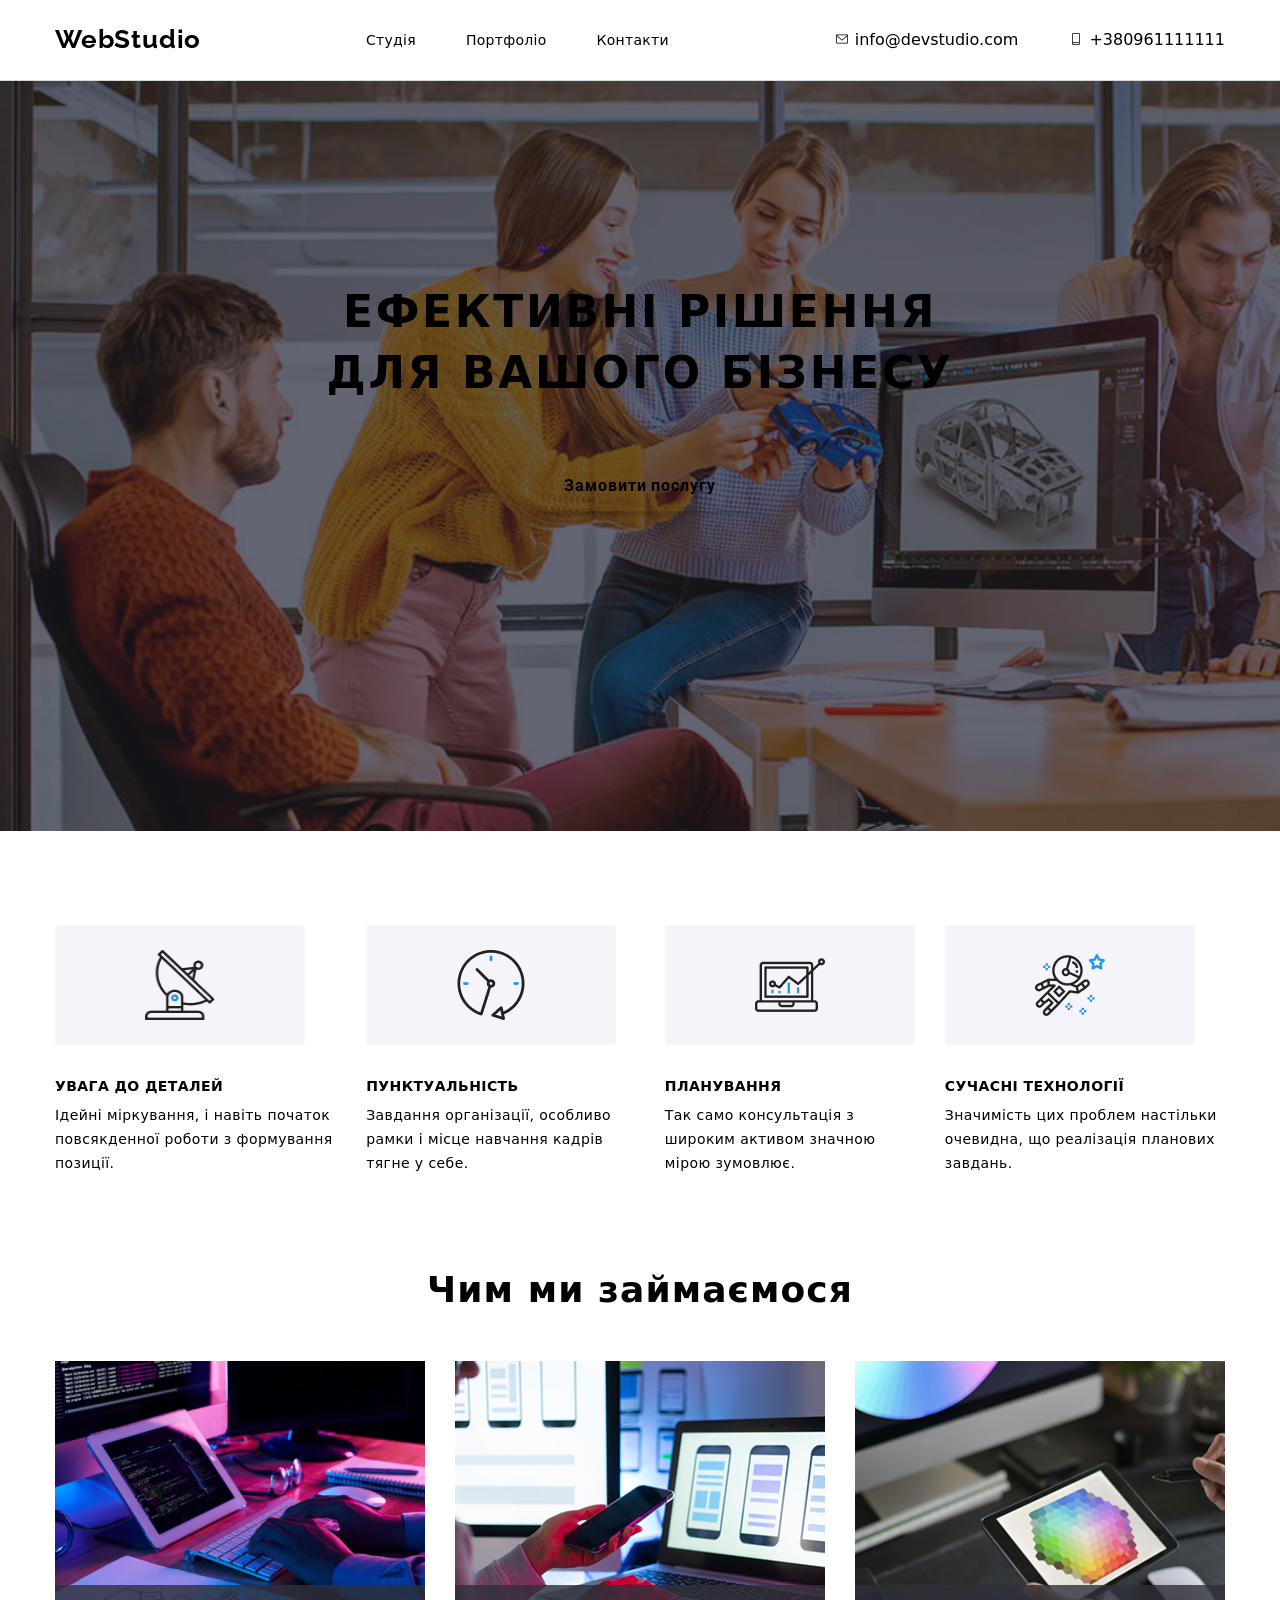
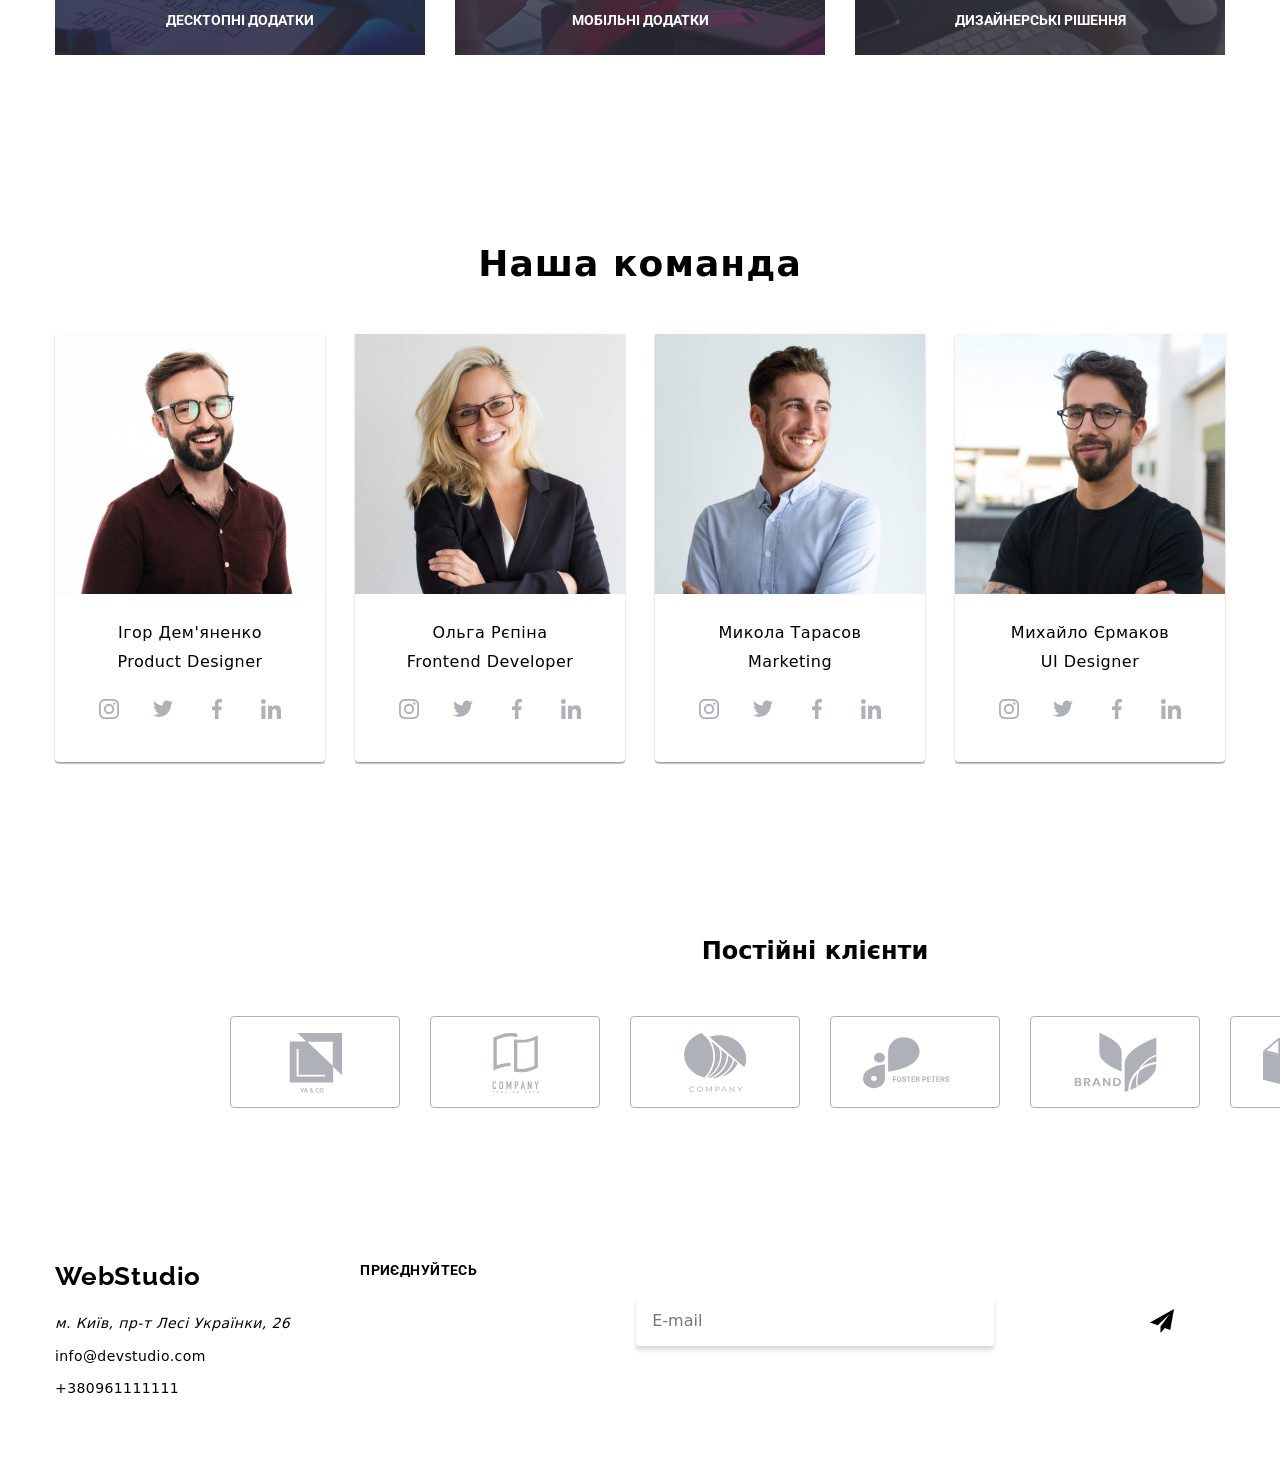
==== index.html @ 93c4e9cb "scss" ====
<!DOCTYPE html>
<html lang="en">
  <head>
    <meta charset="UTF-8" />
    <meta name="viewport" content="width=device-width, initial-scale=1.0" />
    <title>Document</title>
     <link
    rel="stylesheet"
    href="https://cdnjs.cloudflare.com/ajax/libs/animate.css/4.1.1/animate.min.css"
  />
    <link rel="preconnect" href="https://fonts.googleapis.com" />
    <link rel="preconnect" href="https://fonts.gstatic.com" crossorigin />
    <link
      href="https://fonts.googleapis.com/css2?family=Raleway:ital,wght@0,100..900;1,100..900&family=Roboto:ital,wght@0,100..900;1,100..900&display=swap"
      rel="stylesheet"
    />
    <link
      rel="stylesheet"
      href="https://cdnjs.cloudflare.com/ajax/libs/modern-normalize/3.0.1/modern-normalize.min.css"
      integrity="sha512-q6WgHqiHlKyOqslT/lgBgodhd03Wp4BEqKeW6nNtlOY4quzyG3VoQKFrieaCeSnuVseNKRGpGeDU3qPmabCANg=="
      crossorigin="anonymous"
      referrerpolicy="no-referrer"
    />
    <link rel="stylesheet" href="./css/reset.css">
    <link rel="stylesheet" href="./css/main.min.css" />
  </head>
  <body>
    <header class="header">
      <div class="container">
      <a class="header-logo animate__animated animate__fadeInUp" href="./"><span class="logo-blue">Web</span>Studio</a>
      <nav class="header-nav">
        <ul class="header-list">
          <li class="header-item">
            <a href="./" class="header-link header-link-active">Студія</a>
          </li>
          <li class="header-item">
            <a href="./portfolio.html" class="header-link">Портфоліо</a>
          </li>
          <li class="header-item">
            <a href="./" class="header-link">Контакти</a>
          </li>
        </ul>
      </nav>
      <address class="header-address">
        <ul class="header-list">

          <li class="header-item">
             <a href="./" class="header-contact">
            <svg class="header-icons">
              <use class="header-icon" href="./img/symbol-defs.svg#icon-email"></use>
            </svg>
            info@devstudio.com
             </a>

          </li>
          <li class="header-item">
            <a href="./" class="header-contact">
             <svg class="header-icons">
              <use class="header-icon" href="./img/symbol-defs.svg#icon-number"></use>
            </svg>
            +380961111111
          </a>
          </li>
        
        </ul>
      </address>
    </div>
    </header>

    <main>
      <section class="hero">
        <div class="container">
        <h1 class="hero-title">Ефективні рішення для вашого бізнесу</h1>
        <div class="hero-btn ">
          <button  class="btn animate__animated animate__pulse animate__infinite" data-modal-open type="button">Замовити послугу</button>
          <div class="backdrop is-hidden" data-modal>
            <div class="modal">
            <button class="modal-close" data-modal-close >X</button>
            <p class="modal-text">Залиште свої дані, ми вам передзвонимо</p>
            <form action="form">
              <label for="form-label">
                <p class="form-input-text">Имя</p>
                <div class="input-wrap">
                <input class="form-input" type="text" placeholder="">
                <svg class="form-svg" width="18" height="18">
                <use href="./img/symbol-defsmodal.svg#icon-name"></use>
              </svg>
            </div>
              </label>

              <label for="form-label">
                <p class="form-input-text">Телефон</p>
               <div class="input-wrap">
                <input class="form-input" type="tel" placeholder="">
                <svg class="form-svg" width="18" height="18">
                <use href="./img/symbol-defsmodal.svg#icon-number"></use>
              </svg>
              </div>
              </label>
            

               <label for="form-label">
                <div class="input-wrap">
                <p class="form-input-text">Пошта</p>
                <input class="form-input" type="email" placeholder="">
                <svg class="form-svg" width="18" height="18">
                <use href="./img/symbol-defsmodal.svg#icon-email2"></use>
              </svg>
            </div>
              </label>
            

               <label for="form-label">
                <p class="form-input-text">Коментар</p>
                <input class="form-textarea" placeholder="Введіть текст">
               </label>
                

               <label class="form-checkbox">
                <input type="checkbox"> Погоджуюся з розсилкою та приймаю <a href="#">Умови договору</a>
               </label>

               <button type="submit" class="btn">
               Відправити
               </button>
            </form>
          </div>
          </div>
        </div>
      </div>
      </section>

      <section class="details">
        <div  class="container">
        <ul class="details-list">
          <li class="details-item">
            <h3 class="details-subtitle">УВАГА ДО ДЕТАЛЕЙ</h3>
            <p class="details-text">
              Ідейні міркування, і навіть початок повсякденної роботи з
              формування позиції.
            </p>
          </li>
          <li class="details-item">
            <h3 class="details-subtitle">ПУНКТУАЛЬНІСТЬ</h3>
            <p class="details-text">
              Завдання організації, особливо рамки і місце навчання кадрів тягне
              у себе.
            </p>
          </li>
          <li class="details-item">
            <h3 class="details-subtitle">ПЛАНУВАННЯ</h3>
            <p class="details-text">
              Так само консультація з широким активом значною мірою зумовлює.
            </p>
          </li>
          <li class="details-item">
            <h3 class="details-subtitle">СУЧАСНІ ТЕХНОЛОГІЇ</h3>
            <p class="details-text">
              Значимість цих проблем настільки очевидна, що реалізація планових
              завдань.
            </p>
          </li>
        </ul>
      </div>
      </section>

      <section class="srv">
        <div class="container">
        <h2 class="srv-subtitle">Чим ми займаємося</h2>
        <ul class="srv-list">
          <li class="srv-item">
            <img class="srv-img" src="./img/computer.jpg" alt="computer" />
            <p class="srv-text">Десктопні додатки</p>
          </li>
          <li class="srv-item">
            <img class="srv-img" src="./img/mobile.jpg" alt="mobile" />
            <p class="srv-text">Мобільні додатки</p>
          </li>
          <li class="srv-item">
            <img class="srv-img" src="./img/planshet.jpg" alt="planshet" />
            <p class="srv-text">Дизайнерські рішення</p>
          </li>
        </ul>
      </section>
      <section class="team">
        <div class="container">
        <h2 class="team-title">Наша команда</h2>
        <ul class="team-list">
          <li class="team-item">
            <img class="team-img" src="./img/Igor.jpg" alt="men" />
            <h3 class="team-name">Ігор Дем'яненко</h3>
            <p class="team-role">Product Designer</p>
            <div class="team-icons">
              <div class="team-social">
             <svg class="team-icons-svg">
              <use class="icon" href="./img/symbol-defs.svg#icon-instagram"></use>
            </svg>
          </div>
            <div class="team-social">
            <svg class="team-icons-svg">
              <use class="icon" href="./img/symbol-defs.svg#icon-twitter"></use>
            </svg>
          </div>
            <div class="team-social">
            <svg class="team-icons-svg">
              <use class="icon" href="./img/symbol-defs.svg#icon-facebook"></use>
            </svg>
          </div>
            <div class="team-social">
            <svg class="team-icons-svg">
              <use class="icon" href="./img/symbol-defs.svg#icon-in"></use>
            </svg>
          </div>
          </div>



          </li>
          <li class="team-item">
            <img class="team-img" src="./img/Olga.jpg" alt="woman" />
            <h3 class="team-name">Ольга Рєпіна</h3>
            <p class="team-role">Frontend Developer</p>
            <div class="team-icons">
              <div class="team-social">
             <svg class="team-icons-svg">
              <use class="icon" href="./img/symbol-defs.svg#icon-instagram"></use>
            </svg>
          </div>
            <div class="team-social">
            <svg class="team-icons-svg">
              <use class="icon" href="./img/symbol-defs.svg#icon-twitter"></use>
            </svg>
          </div>
            <div class="team-social">
            <svg class="team-icons-svg">
              <use class="icon" href="./img/symbol-defs.svg#icon-facebook"></use>
            </svg>
          </div>
            <div class="team-social">
            <svg class="team-icons-svg">
              <use class="icon" href="./img/symbol-defs.svg#icon-in"></use>
            </svg>
          </div>
          </div>
          <li class="team-item">
            <img class="team-img" src="./img/Mykola.jpg" alt="men" />
            <h3 class="team-name">Микола Тарасов</h3>
            <p class="team-role">Marketing</p>
            <div class="team-icons">
              <div class="team-social">
             <svg class="team-icons-svg">
              <use class="icon" href="./img/symbol-defs.svg#icon-instagram"></use>
            </svg>
          </div>
            <div class="team-social">
            <svg class="team-icons-svg">
              <use class="icon" href="./img/symbol-defs.svg#icon-twitter"></use>
            </svg>
          </div>
            <div class="team-social">
            <svg class="team-icons-svg">
              <use class="icon" href="./img/symbol-defs.svg#icon-facebook"></use>
            </svg>
          </div>
            <div class="team-social">
            <svg class="team-icons-svg">
              <use class="icon" href="./img/symbol-defs.svg#icon-in"></use>
            </svg>
          </div>
          </div>
          </li>
          <li class="team-item">
            <img class="team-img" src="./img/Myxaulo.jpg" alt="men" />
            <h3 class="team-name">Михайло Єрмаков</h3>
            <p class="team-role">UI Designer</p>
            <div class="team-icons">
              <div class="team-social">
             <svg class="team-icons-svg">
              <use class="icon" href="./img/symbol-defs.svg#icon-instagram"></use>
            </svg>
          </div>
            <div class="team-social">
            <svg class="team-icons-svg">
              <use class="icon" href="./img/symbol-defs.svg#icon-twitter"></use>
            </svg>
          </div>
            <div class="team-social">
            <svg class="team-icons-svg">
              <use class="icon" href="./img/symbol-defs.svg#icon-facebook"></use>
            </svg>
          </div>
            <div class="team-social">
            <svg class="team-icons-svg">
              <use class="icon" href="./img/symbol-defs.svg#icon-in"></use>
            </svg>
          </div>
          </div>
          </li>
        </ul>
      </div>
    </div>
      </section>
<section class="clients">
  <div class="container">
    <h2 class="clients-title">Постійні клієнти</h2>
    <ul class="clients-list">
      <li class="clients-item">
        <svg class="clients-icon">
          <use class="clients-icon animate__animated animate__heartBeat" href="./img/symbol-defs-clients.svg#icon-yaco"></use>
        </svg>
      </li>
      <li class="clients-item">
        <svg class="clients-icon">
          <use class="clients-icon animate__animated animate__heartBeat" href="./img/symbol-defs-clients.svg#icon-companytagline2"></use>
        </svg>
      </li>
      <li class="clients-item">
        <svg class="clients-icon">
          <use class="clients-icon animate__animated animate__heartBeat" href="./img/symbol-defs-clients.svg#icon-company"></use>
        </svg>
      </li>
      <li class="clients-item">
        <svg class="clients-icon">
          <use class="clients-icon animate__animated animate__heartBeat" href="./img/symbol-defs-clients.svg#icon-foster"></use>
        </svg>
      </li>
      <li class="clients-item">
        <svg class="clients-icon">
          <use class="clients-icon animate__animated animate__heartBeat" href="./img/symbol-defs-clients.svg#icon-brand"></use>
        </svg>
      </li>
      <li class="clients-item">
        <svg class="clients-icon">
          <use class="clients-icon animate__animated animate__heartBeat" href="./img/symbol-defs-clients.svg#icon-companytagline"></use>
        </svg>
      </li>
    </ul>
  </div>
</section>
    </main>

    <footer class="footer">
      <div class="container">
        <div class="footer-contacts">
        <div class="footer-logo-wrap">
      <a class="footer-logo" href="./">Web<span class="logo-white">Studio</span></a>
    </div>
      <ul class="footer-list">
        <li class="footer-item">
          <address class="footer-address">
            м. Київ, пр-т Лесі Українки, 26
          </address>
        </li>
        <li class="footer-item">
          <a class="footer-link" href="mailto:info@devstudio.com"
            >info@devstudio.com</a
          >
        </li>
        <li class="footer-item">
          <a class="footer-link" href="tel:+380961111111">+380961111111</a>
        </li>
      </ul>
       </div>
       <div>
        <p class="footer-title">ПРИЄДНУЙТЕСЬ</p>
        <div class="footer-icons">
          <div class="footer-social">
        <svg class="footer-icons-svg">
              <use class="footer-icon" href="./img/symbol-defs.svg#icon-instagram"></use>
            </svg>
          </div>
          <div class="footer-social" >
            <svg class="footer-icons-svg">
              <use class="footer-icon" href="./img/symbol-defs.svg#icon-twitter"></use>
            </svg>
          </div>
          <div class="footer-social">
            <svg class="footer-icons-svg">
              <use class="footer-icon" href="./img/symbol-defs.svg#icon-facebook"></use>
            </svg>
          </div>
          <div class="footer-social">
            <svg class="footer-icons-svg">
              <use class="footer-icon" href="./img/symbol-defs.svg#icon-in"></use>
            </svg>
          </div>
          </div>
        </div>
          <div class="footer-form">
            <p class="footer-form-title">Підпишіться на розсилку</p>
           <div class="join-footer">
              <input type="email" class="join-email" placeholder="E-mail">
              <button class="join-button">Підписатися<svg class="footer-form-svg"><use href="./img/symbol-defsmodal.svg#icon-telegramicon"></use></svg></button> 
          </div>
        
    </div>
    </footer>
     <script src="./js/modal.js"></script>
  </body>
</html>
---- css/main.min.css ----
.container{width:1200px;padding:0 15px;margin:0 auto}.header .container{display:flex;align-items:center;justify-content:space-between}.header{border-bottom:1px solid #d9d9d9}.header-icons{width:16px;height:12px}.header-list{display:flex;gap:50px}.hero-btn{display:flex;flex-direction:column;align-items:center;justify-content:center;border-radius:4px}.header-link:hover{color:var(--text-hover-logo)}.header-contact{transition:color 250ms cubic-bezier(0.4, 0, 0.2, 1);color:var(--text-p);text-decoration:none}.header-icon{fill:var(--text-p);transition:fill 250ms cubic-bezier(0.4, 0, 0.2, 1)}.header-contact:hover{color:var(--text-hover-logo)}.header-contact:hover .header-icon{fill:var(--text-hover-logo)}.header-address{font-style:normal}.header-logo{font-family:"Raleway",sans-serif;text-decoration:none;font-weight:700;font-size:26px;letter-spacing:.8px;color:var(--text-main);padding-top:25px;padding-bottom:25px}.header-link{position:relative;text-decoration:none;font-size:14px;font-weight:500;letter-spacing:.28px;color:var(--text-main);transition:color 250ms cubic-bezier(0.4, 0, 0.2, 1)}.header-link-active{position:relative}.header-link::after{content:"";width:100%;height:4px;bottom:-32px;border-radius:2px;background-color:var(--btn-bg);left:0;position:absolute;transform:scaleX(0);transform-origin:left;transition:transform 250ms cubic-bezier(0.4, 0, 0.2, 1)}.header-link:hover::after{transform:scaleX(1)}.logo-blue{color:var(--text-hover-logo)}.logo-white{color:var(--text-footer)}.logo{animation:fadeInUp 1s ease}.hero{background-color:var(--bg-hero);padding-top:200px;padding-bottom:280px;background-image:linear-gradient(rgba(47, 48, 58, 0.4), rgba(47, 48, 58, 0.4)),url("../img/work.jpg");background-repeat:no-repeat;background-size:cover}.hero-title{width:696px;height:120px;line-height:1.4;font-weight:900;font-size:44px;letter-spacing:2.64px;text-align:center;text-transform:uppercase;color:var(--bg-header--text);margin-bottom:30px}.hero-btn{display:flex;flex-direction:column;align-items:center;justify-content:center;border-radius:4px}.backdrop{position:fixed;top:0;left:0;width:100%;height:100%;opacity:1;transition:opacity 250ms cubic-bezier(0.4, 0, 0.2, 1),visibility 250ms cubic-bezier(0.4, 0, 0.2, 1)}.backdrop.is-hidden{opacity:0;visibility:hidden;pointer-events:none}.backdrop.is-hidden .modal{transform:translate(-50%, -50%) scale(0.5);opacity:0}.no-scroll{overflow:hidden}.modal{position:relative;top:50%;left:50%;max-width:528px;max-height:581px;padding:40px 40px;background-color:var(--bg-header--text);transform:translate(-50%, -50%);border-radius:4px;box-shadow:0 2px 1px 0 rgba(0,0,0,.2),0 1px 1px 0 rgba(0,0,0,.14),0 1px 3px 0 rgba(0,0,0,.12);transform:translate(-50%, -50%) scale(1);transition:transform 250ms cubic-bezier(0.4, 0, 0.2, 1),opacity 250ms cubic-bezier(0.4, 0, 0.2, 1);opacity:1}.modal-close{position:absolute;top:15px;right:15px;border:1px solid rgba(0,0,0,.1)}.modal-close:hover{color:var(--btn-bg)}.modal-text{color:#212121;text-align:center;font-family:Roboto;font-size:20px;font-style:normal;font-weight:700;line-height:normal;letter-spacing:.6px;padding-bottom:12px}.details{padding-top:94px}.details-list{display:flex;justify-content:space-between;gap:30px}.details-subtitle{margin-bottom:10px}.details-subtitle{font-weight:700;font-size:14px;letter-spacing:.42px;text-transform:uppercase;color:var(--text-main)}.details-subtitle::before{content:"";display:inline-block;background-color:#f5f4fa;width:250px;height:120px;background-image:url("../img/Group.png");background-repeat:no-repeat;background-position:center;background-size:70px 70px;margin-bottom:30px;border-radius:4px}.details-item:nth-child(2) .details-subtitle::before{background-image:url("../img/clock.png")}.details-item:nth-child(3) .details-subtitle::before{background-image:url("../img/diagram.png")}.details-item:nth-child(4) .details-subtitle::before{background-image:url("../img/astronaut.png")}.details-text{line-height:1.7;font-weight:400;font-size:14px;letter-spacing:.42px;color:var(--text-p)}.srv{padding-top:94px;padding-bottom:94px}.srv-list{display:flex;justify-content:center;gap:30px}.srv-subtitle{margin-bottom:50px}.srv-text{display:flex;justify-content:center;align-items:center;position:absolute;bottom:0;left:0;height:70px;background:rgba(47,48,58,.8);width:100%;text-align:center;font-family:"Roboto";font-weight:700;font-size:14px;line-height:100%;letter-spacing:3%;text-align:center;text-transform:uppercase;color:#fff}.srv-item{position:relative}.srv-subtitle{font-weight:700;font-size:36px;letter-spacing:1.08px;text-align:center;color:var(--text-main)}.team{background-color:var(--team-bg);padding-top:94px;padding-bottom:94px}.team-title{margin-bottom:50px}.team-list{display:flex;justify-content:space-between;gap:30px}.team-img{width:270px;height:260px}.team-icons-svg{width:20px;height:20px}.team-icons{display:flex;justify-content:center;gap:10px;margin-top:16px;fill:#afb1b8}.team-social{width:44px;height:44px;display:flex;align-items:center;justify-content:center;border-radius:50%}.team-social:hover{background-color:#2196f3;fill:#fff}.team-social{transition:background-color 250ms cubic-bezier(0.4, 0, 0.2, 1)}.team-icon-svg{transition:fill 250ms cubic-bezier(0.4, 0, 0.2, 1)}.team-item{width:270px;height:428px;border-radius:0 0 4px 4px;background:var(--text-footer);box-shadow:0 1px 3px 0 rgba(0,0,0,.12),0 1px 1px 0 rgba(0,0,0,.14),0 2px 1px 0 rgba(0,0,0,.2)}.team-title{font-weight:700;font-size:36px;letter-spacing:1.08px;text-align:center;color:var(--text-main)}.team-name{font-weight:500;font-size:16px;letter-spacing:.48px;text-align:center;color:var(--text-main);margin-bottom:10px}.team-role{font-weight:400;font-size:16px;letter-spacing:.48px;text-align:center;color:var(--text-p)}.team-img{margin-bottom:30px}.clients-icon{width:106px;height:60px}.clients-icon:hover{animation:heartBeat 1s linear}.clients-item{border:1px solid #afb1b8;padding:16px 32px;border-radius:4px;fill:#afb1b8;width:170px;height:92px;transition:border 250ms cubic-bezier(0.4, 0, 0.2, 1),fill 250ms cubic-bezier(0.4, 0, 0.2, 1)}.clients-list{display:flex;justify-content:center;align-items:center;gap:30px}.clients-item:hover{border:1px solid #2196f3;fill:#2196f3}.clients{padding-top:82px;padding-left:215px;padding-right:215px;padding-bottom:94px}.clients-title{font-weight:700;size:36px;letter-spacing:3%;padding-bottom:50px;text-align:center}.footer{background-color:var(--bg-footer);padding-top:60px;padding-bottom:60px}.footer-item{line-height:1.7;font-weight:400;font-size:14px;letter-spacing:.42px;color:var(--text-footer);margin-bottom:9px}.footer-logo{font-family:"Raleway",sans-serif;text-decoration:none;font-weight:700;font-size:26px;letter-spacing:.8px;color:var(--text-hover-logo)}.footer-link{text-decoration:none;color:var(--text-footer)}.footer-link{color:var(--text-p)}.footer-logo-wrap{margin-bottom:20px}.footer-icons{display:flex;gap:10px;margin-top:20px}.footer-social:hover{background-color:#2196f3}.footer-icons-svg{width:20px;height:20px}.footer-social{width:44px;height:44px;background:hsla(0,0%,100%,.1);border-radius:50%;fill:#fff;display:flex;align-items:center;justify-content:center;transition:background-color 250ms cubic-bezier(0.4, 0, 0.2, 1)}.footer-title{color:var(--text-footer);font-family:Roboto;font-size:14px;font-weight:700;line-height:normal;letter-spacing:.42px}.footer-form-title{font-family:"Roboto";font-weight:700;font-size:14px;line-height:100%;letter-spacing:3%;text-transform:uppercase;color:#fff;margin-bottom:20px}.join-footer{display:flex;align-items:center;gap:12px}.join-email{background:rgba(33,150,243,0);border:solid 1px hsla(0,0%,100%,.3);border-radius:4px;padding-top:15px;padding-bottom:15px;padding-left:15px;width:358px;color:#fff;box-shadow:0 4px 4px 0 rgba(0,0,0,.15)}.join-button{display:flex;align-items:center;background-color:var(--btn-bg);font-family:"Roboto";font-weight:700;font-size:16px;line-height:30px;letter-spacing:6%;text-align:center;border-radius:4px;margin-left:12px;color:#fff;padding:10px 28px 10px 28px;border:none}.footer-form-svg{width:24px;height:24px;fill:var(--bg-header--text);margin-left:10px}.footer .container{display:flex;align-items:flex-start;gap:70px}.input-wrap{position:relative;margin-bottom:10px}.form-input-text{color:#757575;font-family:Roboto;font-size:12px;font-style:normal;font-weight:400;line-height:normal;letter-spacing:.12px;margin-bottom:4px}.form-input{padding-left:40px}.form-svg{position:absolute;left:12px;transform:translateY(50%)}.btn{display:block;margin:30px auto 40px}.form-input,.form-textarea{width:448px;height:40px;padding:11px;border-radius:4px;border:1px solid rgba(33,33,33,.2)}.form-input:focus{border:1px solid var(--btn-bg);outline:none}.form-textarea:focus{border:1px solid var(--btn-bg);outline:none}.input-wrap:focus-within .form-svg{fill:var(--btn-bg)}.form-textarea{height:120px;margin-bottom:20px;font-weight:400;font-size:12px;letter-spacing:.01em;color:rgba(117,117,117,.5)}.form-checkbox{color:var(--text-p)}.form-checkbox a{color:var(--btn-bg)}button.btn{font-family:"Roboto",sans-serif;font-weight:700;font-size:16px;letter-spacing:.96px;line-height:30px;text-align:center;background-color:var(--btn-bg);color:var(--bg-header--text);box-shadow:0 4px 4px 0 rgba(0,0,0,.15);border-radius:4px;border:none;padding:10px 32px}/*# sourceMappingURL=main.min.css.map */
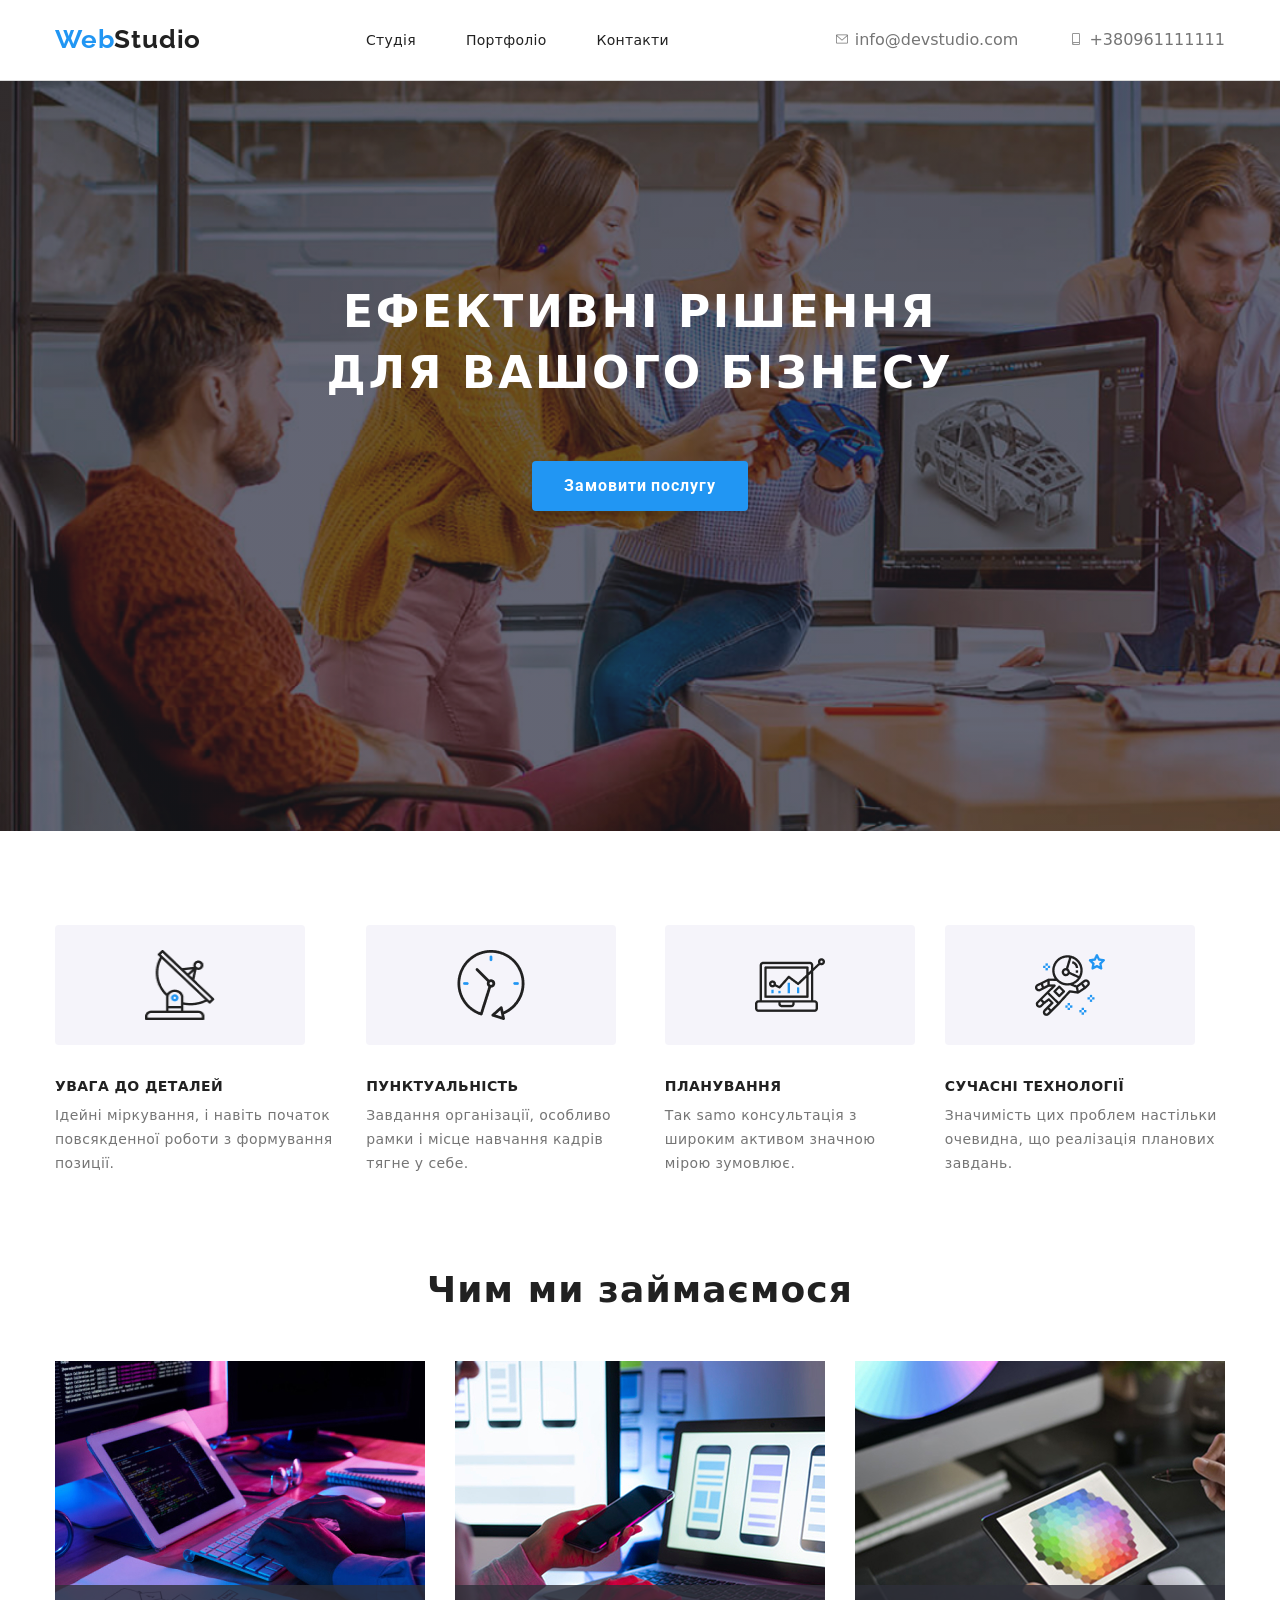
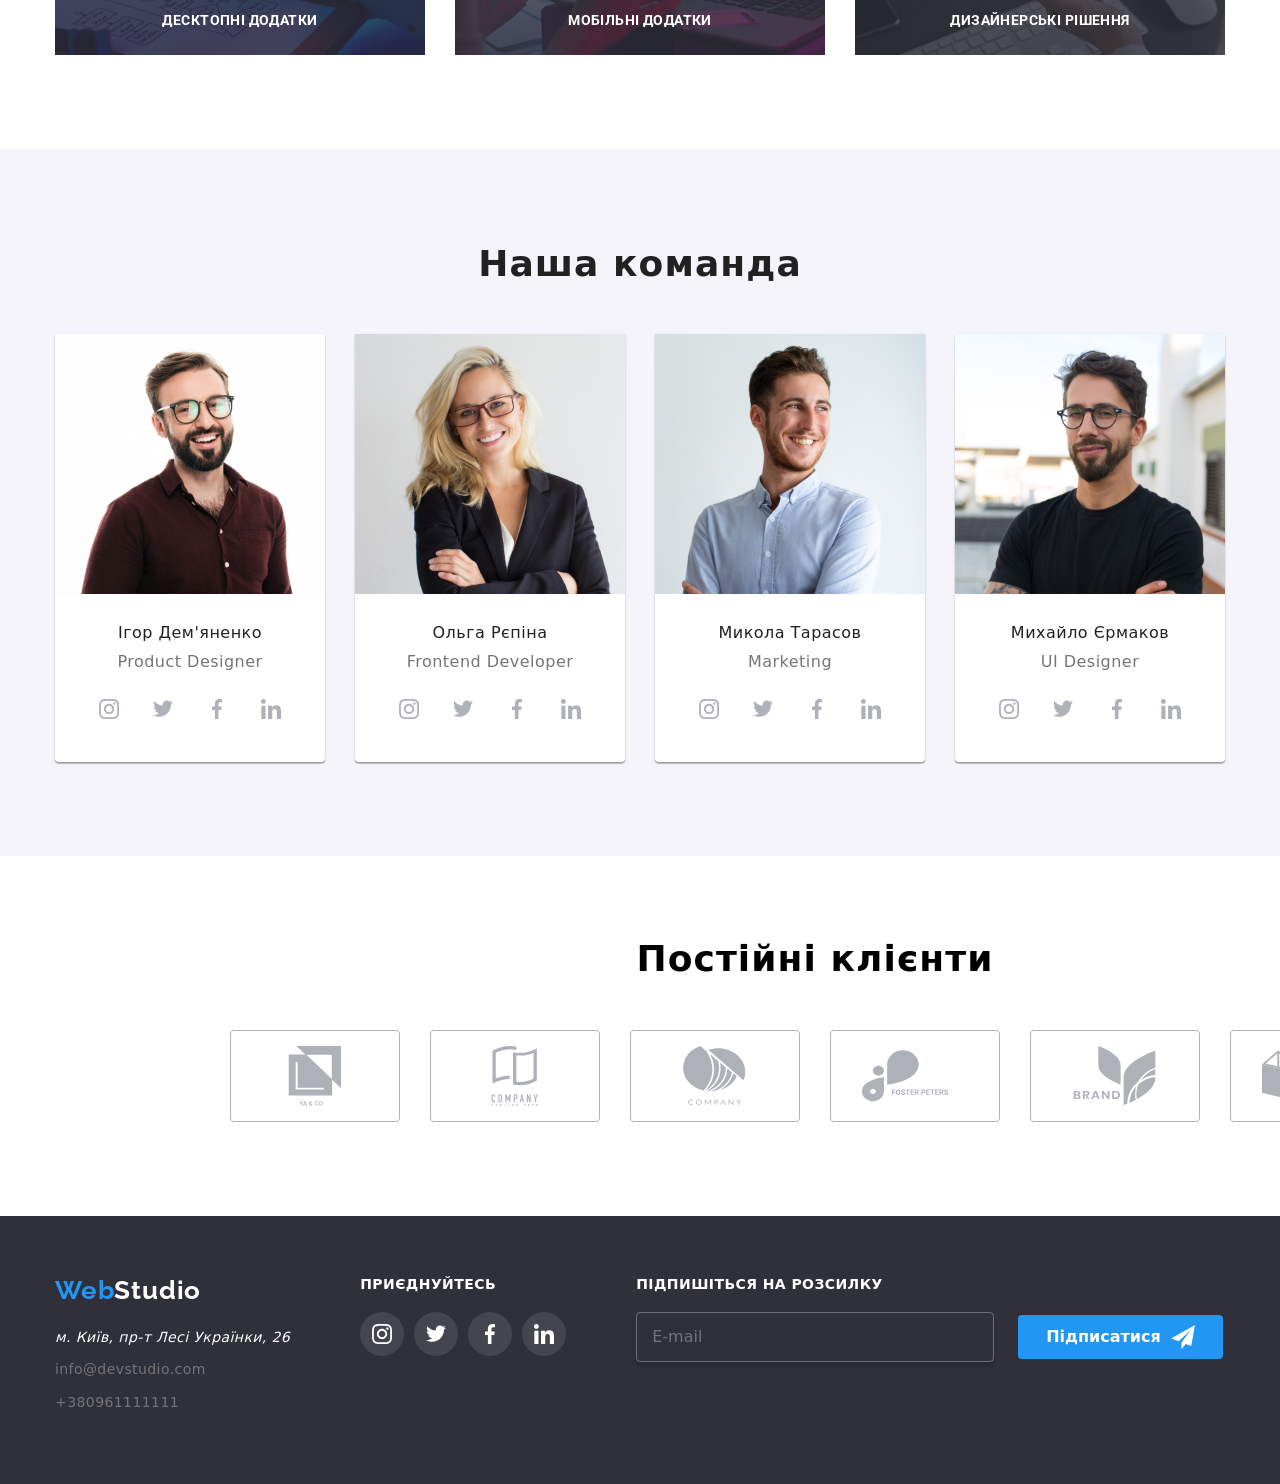
==== commit ca26fb5f: "bem class+variables+&" ====
--- a/index.html
+++ b/index.html
@@ -26,37 +26,37 @@
   </head>
   <body>
     <header class="header">
-      <div class="container">
-      <a class="header-logo animate__animated animate__fadeInUp" href="./"><span class="logo-blue">Web</span>Studio</a>
-      <nav class="header-nav">
-        <ul class="header-list">
-          <li class="header-item">
-            <a href="./" class="header-link header-link-active">Студія</a>
-          </li>
-          <li class="header-item">
-            <a href="./portfolio.html" class="header-link">Портфоліо</a>
-          </li>
-          <li class="header-item">
-            <a href="./" class="header-link">Контакти</a>
+      <div class="container header__container">
+      <a class="header__logo animate__animated animate__fadeInUp" href="./"><span class="logo-blue">Web</span>Studio</a>
+      <nav class="header__nav">
+        <ul class="header__menu">
+          <li class="header__item">
+            <a href="./" class="header__link header__link--active">Студія</a>
+          </li>
+          <li class="header__item">
+            <a href="./portfolio.html" class="header__link">Портфоліо</a>
+          </li>
+          <li class="header__item">
+            <a href="./" class="header__link">Контакти</a>
           </li>
         </ul>
       </nav>
-      <address class="header-address">
-        <ul class="header-list">
-
-          <li class="header-item">
-             <a href="./" class="header-contact">
-            <svg class="header-icons">
-              <use class="header-icon" href="./img/symbol-defs.svg#icon-email"></use>
+      <address class="header__contacts">
+        <ul class="header__contacts-list">
+
+          <li class="header__item">
+             <a href="./" class="header__contact">
+            <svg class="header__icons">
+              <use class="header__icon" href="./img/symbol-defs.svg#icon-email"></use>
             </svg>
             info@devstudio.com
              </a>
 
           </li>
-          <li class="header-item">
-            <a href="./" class="header-contact">
-             <svg class="header-icons">
-              <use class="header-icon" href="./img/symbol-defs.svg#icon-number"></use>
+          <li class="header__item">
+            <a href="./" class="header__contact">
+             <svg class="header__icons">
+              <use class="header__icon" href="./img/symbol-defs.svg#icon-number"></use>
             </svg>
             +380961111111
           </a>
@@ -70,53 +70,53 @@
     <main>
       <section class="hero">
         <div class="container">
-        <h1 class="hero-title">Ефективні рішення для вашого бізнесу</h1>
-        <div class="hero-btn ">
+        <h1 class="hero__title">Ефективні рішення для вашого бізнесу</h1>
+        <div class="hero__button">
           <button  class="btn animate__animated animate__pulse animate__infinite" data-modal-open type="button">Замовити послугу</button>
           <div class="backdrop is-hidden" data-modal>
             <div class="modal">
-            <button class="modal-close" data-modal-close >X</button>
-            <p class="modal-text">Залиште свої дані, ми вам передзвонимо</p>
-            <form action="form">
-              <label for="form-label">
-                <p class="form-input-text">Имя</p>
-                <div class="input-wrap">
-                <input class="form-input" type="text" placeholder="">
-                <svg class="form-svg" width="18" height="18">
+            <button class="modal__close" data-modal-close >X</button>
+            <p class="modal__text">Залиште свої дані, ми вам передзвонимо</p>
+            <form action="modal__form">
+              <label for="name">
+                <p class="modal__label">Имя</p>
+                <div class="modal__input-wrap">
+                <input id="name" class="modal__input" type="text" placeholder="">
+                <svg class="modal__icon" width="18" height="18">
                 <use href="./img/symbol-defsmodal.svg#icon-name"></use>
               </svg>
             </div>
               </label>
 
-              <label for="form-label">
-                <p class="form-input-text">Телефон</p>
-               <div class="input-wrap">
-                <input class="form-input" type="tel" placeholder="">
-                <svg class="form-svg" width="18" height="18">
+              <label for="phone">
+                <p class="modal__label">Телефон</p>
+               <div class="modal__input-wrap">
+                <input id="phone" class="modal__input" type="tel" placeholder="">
+                <svg class="modal__icon" width="18" height="18">
                 <use href="./img/symbol-defsmodal.svg#icon-number"></use>
               </svg>
               </div>
               </label>
             
 
-               <label for="form-label">
-                <div class="input-wrap">
-                <p class="form-input-text">Пошта</p>
-                <input class="form-input" type="email" placeholder="">
-                <svg class="form-svg" width="18" height="18">
+               <label for="email">
+                <div class="modal__input-wrap">
+                <p class="modal__label">Пошта</p>
+                <input id="email" class="modal__input" type="email" placeholder="">
+                <svg class="modal__icon" width="18" height="18">
                 <use href="./img/symbol-defsmodal.svg#icon-email2"></use>
               </svg>
             </div>
               </label>
             
 
-               <label for="form-label">
-                <p class="form-input-text">Коментар</p>
-                <input class="form-textarea" placeholder="Введіть текст">
+               <label for="comment">
+                <p class="modal__label">Коментар</p>
+                <textarea id="comment" class="modal__textarea" placeholder="Введіть текст"></textarea>
                </label>
                 
 
-               <label class="form-checkbox">
+               <label class="modal__checkbox">
                 <input type="checkbox"> Погоджуюся з розсилкою та приймаю <a href="#">Умови договору</a>
                </label>
 
@@ -132,30 +132,30 @@
 
       <section class="details">
         <div  class="container">
-        <ul class="details-list">
-          <li class="details-item">
-            <h3 class="details-subtitle">УВАГА ДО ДЕТАЛЕЙ</h3>
-            <p class="details-text">
+        <ul class="details__list">
+          <li class="details__item">
+            <h3 class="details__title">УВАГА ДО ДЕТАЛЕЙ</h3>
+            <p class="details__text">
               Ідейні міркування, і навіть початок повсякденної роботи з
               формування позиції.
             </p>
           </li>
-          <li class="details-item">
-            <h3 class="details-subtitle">ПУНКТУАЛЬНІСТЬ</h3>
-            <p class="details-text">
+          <li class="details__item">
+            <h3 class="details__title">ПУНКТУАЛЬНІСТЬ</h3>
+            <p class="details__text">
               Завдання організації, особливо рамки і місце навчання кадрів тягне
               у себе.
             </p>
           </li>
-          <li class="details-item">
-            <h3 class="details-subtitle">ПЛАНУВАННЯ</h3>
-            <p class="details-text">
-              Так само консультація з широким активом значною мірою зумовлює.
+          <li class="details__item">
+            <h3 class="details__title">ПЛАНУВАННЯ</h3>
+            <p class="details__text">
+              Так samo консультація з широким активом значною мірою зумовлює.
             </p>
           </li>
-          <li class="details-item">
-            <h3 class="details-subtitle">СУЧАСНІ ТЕХНОЛОГІЇ</h3>
-            <p class="details-text">
+          <li class="details__item">
+            <h3 class="details__title">СУЧАСНІ ТЕХНОЛОГІЇ</h3>
+            <p class="details__text">
               Значимість цих проблем настільки очевидна, що реалізація планових
               завдань.
             </p>
@@ -164,50 +164,50 @@
       </div>
       </section>
 
-      <section class="srv">
+      <section class="services">
         <div class="container">
-        <h2 class="srv-subtitle">Чим ми займаємося</h2>
-        <ul class="srv-list">
-          <li class="srv-item">
-            <img class="srv-img" src="./img/computer.jpg" alt="computer" />
-            <p class="srv-text">Десктопні додатки</p>
-          </li>
-          <li class="srv-item">
-            <img class="srv-img" src="./img/mobile.jpg" alt="mobile" />
-            <p class="srv-text">Мобільні додатки</p>
-          </li>
-          <li class="srv-item">
-            <img class="srv-img" src="./img/planshet.jpg" alt="planshet" />
-            <p class="srv-text">Дизайнерські рішення</p>
+        <h2 class="services__title">Чим ми займаємося</h2>
+        <ul class="services__list">
+          <li class="services__item">
+            <img class="services__img" src="./img/computer.jpg" alt="computer" />
+            <p class="services__text">Десктопні додатки</p>
+          </li>
+          <li class="services__item">
+            <img class="services__img" src="./img/mobile.jpg" alt="mobile" />
+            <p class="services__text">Мобільні додатки</p>
+          </li>
+          <li class="services__item">
+            <img class="services__img" src="./img/planshet.jpg" alt="planshet" />
+            <p class="services__text">Дизайнерські рішення</p>
           </li>
         </ul>
       </section>
       <section class="team">
         <div class="container">
-        <h2 class="team-title">Наша команда</h2>
-        <ul class="team-list">
-          <li class="team-item">
-            <img class="team-img" src="./img/Igor.jpg" alt="men" />
-            <h3 class="team-name">Ігор Дем'яненко</h3>
-            <p class="team-role">Product Designer</p>
-            <div class="team-icons">
-              <div class="team-social">
-             <svg class="team-icons-svg">
+        <h2 class="team__title">Наша команда</h2>
+        <ul class="team__list">
+          <li class="team__item">
+            <img class="team__img" src="./img/Igor.jpg" alt="men" />
+            <h3 class="team__name">Ігор Дем'яненко</h3>
+            <p class="team__role">Product Designer</p>
+            <div class="team__icons">
+              <div class="team__social">
+             <svg class="team__icon">
               <use class="icon" href="./img/symbol-defs.svg#icon-instagram"></use>
             </svg>
           </div>
-            <div class="team-social">
-            <svg class="team-icons-svg">
+            <div class="team__social">
+            <svg class="team__icon">
               <use class="icon" href="./img/symbol-defs.svg#icon-twitter"></use>
             </svg>
           </div>
-            <div class="team-social">
-            <svg class="team-icons-svg">
+            <div class="team__social">
+            <svg class="team__icon">
               <use class="icon" href="./img/symbol-defs.svg#icon-facebook"></use>
             </svg>
           </div>
-            <div class="team-social">
-            <svg class="team-icons-svg">
+            <div class="team__social">
+            <svg class="team__icon">
               <use class="icon" href="./img/symbol-defs.svg#icon-in"></use>
             </svg>
           </div>
@@ -216,81 +216,82 @@
 
 
           </li>
-          <li class="team-item">
-            <img class="team-img" src="./img/Olga.jpg" alt="woman" />
-            <h3 class="team-name">Ольга Рєпіна</h3>
-            <p class="team-role">Frontend Developer</p>
-            <div class="team-icons">
-              <div class="team-social">
-             <svg class="team-icons-svg">
+          <li class="team__item">
+            <img class="team__img" src="./img/Olga.jpg" alt="woman" />
+            <h3 class="team__name">Ольга Рєпіна</h3>
+            <p class="team__role">Frontend Developer</p>
+            <div class="team__icons">
+              <div class="team__social">
+                <svg class="team__icon">
+                  <use href="./img/symbol-defs.svg#icon-instagram"></use>
+                </svg>
+              </div>
+              <div class="team__social">
+                <svg class="team__icon">
+                  <use href="./img/symbol-defs.svg#icon-twitter"></use>
+                </svg>
+              </div>
+              <div class="team__social">
+                <svg class="team__icon">
+                  <use href="./img/symbol-defs.svg#icon-facebook"></use>
+                </svg>
+              </div>
+              <div class="team__social">
+                <svg class="team__icon">
+                  <use href="./img/symbol-defs.svg#icon-in"></use>
+                </svg>
+              </div>
+            </div>
+          </li>
+          <li class="team__item">
+            <img class="team__img" src="./img/Mykola.jpg" alt="men" />
+            <h3 class="team__name">Микола Тарасов</h3>
+            <p class="team__role">Marketing</p>
+            <div class="team__icons">
+              <div class="team__social">
+             <svg class="team__icon">
               <use class="icon" href="./img/symbol-defs.svg#icon-instagram"></use>
             </svg>
           </div>
-            <div class="team-social">
-            <svg class="team-icons-svg">
+            <div class="team__social">
+            <svg class="team__icon">
               <use class="icon" href="./img/symbol-defs.svg#icon-twitter"></use>
             </svg>
           </div>
-            <div class="team-social">
-            <svg class="team-icons-svg">
+            <div class="team__social">
+            <svg class="team__icon">
               <use class="icon" href="./img/symbol-defs.svg#icon-facebook"></use>
             </svg>
           </div>
-            <div class="team-social">
-            <svg class="team-icons-svg">
+            <div class="team__social">
+            <svg class="team__icon">
               <use class="icon" href="./img/symbol-defs.svg#icon-in"></use>
             </svg>
           </div>
           </div>
-          <li class="team-item">
-            <img class="team-img" src="./img/Mykola.jpg" alt="men" />
-            <h3 class="team-name">Микола Тарасов</h3>
-            <p class="team-role">Marketing</p>
-            <div class="team-icons">
-              <div class="team-social">
-             <svg class="team-icons-svg">
+          </li>
+          <li class="team__item">
+            <img class="team__img" src="./img/Myxaulo.jpg" alt="men" />
+            <h3 class="team__name">Михайло Єрмаков</h3>
+            <p class="team__role">UI Designer</p>
+            <div class="team__icons">
+              <div class="team__social">
+             <svg class="team__icon">
               <use class="icon" href="./img/symbol-defs.svg#icon-instagram"></use>
             </svg>
           </div>
-            <div class="team-social">
-            <svg class="team-icons-svg">
+            <div class="team__social">
+            <svg class="team__icon">
               <use class="icon" href="./img/symbol-defs.svg#icon-twitter"></use>
             </svg>
           </div>
-            <div class="team-social">
-            <svg class="team-icons-svg">
+            <div class="team__social">
+            <svg class="team__icon">
               <use class="icon" href="./img/symbol-defs.svg#icon-facebook"></use>
             </svg>
           </div>
-            <div class="team-social">
-            <svg class="team-icons-svg">
-              <use class="icon" href="./img/symbol-defs.svg#icon-in"></use>
-            </svg>
-          </div>
-          </div>
-          </li>
-          <li class="team-item">
-            <img class="team-img" src="./img/Myxaulo.jpg" alt="men" />
-            <h3 class="team-name">Михайло Єрмаков</h3>
-            <p class="team-role">UI Designer</p>
-            <div class="team-icons">
-              <div class="team-social">
-             <svg class="team-icons-svg">
-              <use class="icon" href="./img/symbol-defs.svg#icon-instagram"></use>
-            </svg>
-          </div>
-            <div class="team-social">
-            <svg class="team-icons-svg">
-              <use class="icon" href="./img/symbol-defs.svg#icon-twitter"></use>
-            </svg>
-          </div>
-            <div class="team-social">
-            <svg class="team-icons-svg">
-              <use class="icon" href="./img/symbol-defs.svg#icon-facebook"></use>
-            </svg>
-          </div>
-            <div class="team-social">
-            <svg class="team-icons-svg">
+            <div class="team__social">
+            <svg class="team__icon">
               <use class="icon" href="./img/symbol-defs.svg#icon-in"></use>
             </svg>
           </div>
@@ -302,36 +303,36 @@
       </section>
 <section class="clients">
   <div class="container">
-    <h2 class="clients-title">Постійні клієнти</h2>
-    <ul class="clients-list">
-      <li class="clients-item">
-        <svg class="clients-icon">
-          <use class="clients-icon animate__animated animate__heartBeat" href="./img/symbol-defs-clients.svg#icon-yaco"></use>
-        </svg>
-      </li>
-      <li class="clients-item">
-        <svg class="clients-icon">
-          <use class="clients-icon animate__animated animate__heartBeat" href="./img/symbol-defs-clients.svg#icon-companytagline2"></use>
-        </svg>
-      </li>
-      <li class="clients-item">
-        <svg class="clients-icon">
-          <use class="clients-icon animate__animated animate__heartBeat" href="./img/symbol-defs-clients.svg#icon-company"></use>
-        </svg>
-      </li>
-      <li class="clients-item">
-        <svg class="clients-icon">
-          <use class="clients-icon animate__animated animate__heartBeat" href="./img/symbol-defs-clients.svg#icon-foster"></use>
-        </svg>
-      </li>
-      <li class="clients-item">
-        <svg class="clients-icon">
-          <use class="clients-icon animate__animated animate__heartBeat" href="./img/symbol-defs-clients.svg#icon-brand"></use>
-        </svg>
-      </li>
-      <li class="clients-item">
-        <svg class="clients-icon">
-          <use class="clients-icon animate__animated animate__heartBeat" href="./img/symbol-defs-clients.svg#icon-companytagline"></use>
+    <h2 class="clients__title">Постійні клієнти</h2>
+    <ul class="clients__list">
+      <li class="clients__item">
+        <svg class="clients__icon">
+          <use class="clients__icon animate__animated animate__heartBeat" href="./img/symbol-defs-clients.svg#icon-yaco"></use>
+        </svg>
+      </li>
+      <li class="clients__item">
+        <svg class="clients__icon">
+          <use class="clients__icon animate__animated animate__heartBeat" href="./img/symbol-defs-clients.svg#icon-companytagline2"></use>
+        </svg>
+      </li>
+      <li class="clients__item">
+        <svg class="clients__icon">
+          <use class="clients__icon animate__animated animate__heartBeat" href="./img/symbol-defs-clients.svg#icon-company"></use>
+        </svg>
+      </li>
+      <li class="clients__item">
+        <svg class="clients__icon">
+          <use class="clients__icon animate__animated animate__heartBeat" href="./img/symbol-defs-clients.svg#icon-foster"></use>
+        </svg>
+      </li>
+      <li class="clients__item">
+        <svg class="clients__icon">
+          <use class="clients__icon animate__animated animate__heartBeat" href="./img/symbol-defs-clients.svg#icon-brand"></use>
+        </svg>
+      </li>
+      <li class="clients__item">
+        <svg class="clients__icon">
+          <use class="clients__icon animate__animated animate__heartBeat" href="./img/symbol-defs-clients.svg#icon-companytagline"></use>
         </svg>
       </li>
     </ul>
@@ -341,56 +342,56 @@
 
     <footer class="footer">
       <div class="container">
-        <div class="footer-contacts">
-        <div class="footer-logo-wrap">
-      <a class="footer-logo" href="./">Web<span class="logo-white">Studio</span></a>
+        <div class="footer__contacts">
+        <div class="footer__logo-wrap">
+      <a class="footer__logo" href="./">Web<span class="logo-white">Studio</span></a>
     </div>
-      <ul class="footer-list">
-        <li class="footer-item">
-          <address class="footer-address">
+      <ul class="footer__list">
+        <li class="footer__item">
+          <address class="footer__address">
             м. Київ, пр-т Лесі Українки, 26
           </address>
         </li>
-        <li class="footer-item">
-          <a class="footer-link" href="mailto:info@devstudio.com"
+        <li class="footer__item">
+          <a class="footer__link" href="mailto:info@devstudio.com"
             >info@devstudio.com</a
           >
         </li>
-        <li class="footer-item">
-          <a class="footer-link" href="tel:+380961111111">+380961111111</a>
+        <li class="footer__item">
+          <a class="footer__link" href="tel:+380961111111">+380961111111</a>
         </li>
       </ul>
        </div>
        <div>
-        <p class="footer-title">ПРИЄДНУЙТЕСЬ</p>
-        <div class="footer-icons">
-          <div class="footer-social">
-        <svg class="footer-icons-svg">
-              <use class="footer-icon" href="./img/symbol-defs.svg#icon-instagram"></use>
-            </svg>
-          </div>
-          <div class="footer-social" >
-            <svg class="footer-icons-svg">
-              <use class="footer-icon" href="./img/symbol-defs.svg#icon-twitter"></use>
-            </svg>
-          </div>
-          <div class="footer-social">
-            <svg class="footer-icons-svg">
-              <use class="footer-icon" href="./img/symbol-defs.svg#icon-facebook"></use>
-            </svg>
-          </div>
-          <div class="footer-social">
-            <svg class="footer-icons-svg">
-              <use class="footer-icon" href="./img/symbol-defs.svg#icon-in"></use>
+        <p class="footer__title">ПРИЄДНУЙТЕСЬ</p>
+        <div class="footer__icons">
+          <div class="footer__social">
+        <svg class="footer__icon-svg">
+              <use class="footer__icon" href="./img/symbol-defs.svg#icon-instagram"></use>
+            </svg>
+          </div>
+          <div class="footer__social" >
+            <svg class="footer__icon-svg">
+              <use class="footer__icon" href="./img/symbol-defs.svg#icon-twitter"></use>
+            </svg>
+          </div>
+          <div class="footer__social">
+            <svg class="footer__icon-svg">
+              <use class="footer__icon" href="./img/symbol-defs.svg#icon-facebook"></use>
+            </svg>
+          </div>
+          <div class="footer__social">
+            <svg class="footer__icon-svg">
+              <use class="footer__icon" href="./img/symbol-defs.svg#icon-in"></use>
             </svg>
           </div>
           </div>
         </div>
-          <div class="footer-form">
-            <p class="footer-form-title">Підпишіться на розсилку</p>
-           <div class="join-footer">
-              <input type="email" class="join-email" placeholder="E-mail">
-              <button class="join-button">Підписатися<svg class="footer-form-svg"><use href="./img/symbol-defsmodal.svg#icon-telegramicon"></use></svg></button> 
+          <div class="footer__form">
+            <p class="footer__form-title">Підпишіться на розсилку</p>
+           <div class="footer__join">
+              <input type="email" class="footer__input" placeholder="E-mail">
+              <button class="footer__button">Підписатися<svg class="footer__button-icon"><use href="./img/symbol-defsmodal.svg#icon-telegramicon"></use></svg></button> 
           </div>
         
     </div>
--- a/css/main.min.css
+++ b/css/main.min.css
@@ -1 +1 @@
-.container{width:1200px;padding:0 15px;margin:0 auto}.header .container{display:flex;align-items:center;justify-content:space-between}.header{border-bottom:1px solid #d9d9d9}.header-icons{width:16px;height:12px}.header-list{display:flex;gap:50px}.hero-btn{display:flex;flex-direction:column;align-items:center;justify-content:center;border-radius:4px}.header-link:hover{color:var(--text-hover-logo)}.header-contact{transition:color 250ms cubic-bezier(0.4, 0, 0.2, 1);color:var(--text-p);text-decoration:none}.header-icon{fill:var(--text-p);transition:fill 250ms cubic-bezier(0.4, 0, 0.2, 1)}.header-contact:hover{color:var(--text-hover-logo)}.header-contact:hover .header-icon{fill:var(--text-hover-logo)}.header-address{font-style:normal}.header-logo{font-family:"Raleway",sans-serif;text-decoration:none;font-weight:700;font-size:26px;letter-spacing:.8px;color:var(--text-main);padding-top:25px;padding-bottom:25px}.header-link{position:relative;text-decoration:none;font-size:14px;font-weight:500;letter-spacing:.28px;color:var(--text-main);transition:color 250ms cubic-bezier(0.4, 0, 0.2, 1)}.header-link-active{position:relative}.header-link::after{content:"";width:100%;height:4px;bottom:-32px;border-radius:2px;background-color:var(--btn-bg);left:0;position:absolute;transform:scaleX(0);transform-origin:left;transition:transform 250ms cubic-bezier(0.4, 0, 0.2, 1)}.header-link:hover::after{transform:scaleX(1)}.logo-blue{color:var(--text-hover-logo)}.logo-white{color:var(--text-footer)}.logo{animation:fadeInUp 1s ease}.hero{background-color:var(--bg-hero);padding-top:200px;padding-bottom:280px;background-image:linear-gradient(rgba(47, 48, 58, 0.4), rgba(47, 48, 58, 0.4)),url("../img/work.jpg");background-repeat:no-repeat;background-size:cover}.hero-title{width:696px;height:120px;line-height:1.4;font-weight:900;font-size:44px;letter-spacing:2.64px;text-align:center;text-transform:uppercase;color:var(--bg-header--text);margin-bottom:30px}.hero-btn{display:flex;flex-direction:column;align-items:center;justify-content:center;border-radius:4px}.backdrop{position:fixed;top:0;left:0;width:100%;height:100%;opacity:1;transition:opacity 250ms cubic-bezier(0.4, 0, 0.2, 1),visibility 250ms cubic-bezier(0.4, 0, 0.2, 1)}.backdrop.is-hidden{opacity:0;visibility:hidden;pointer-events:none}.backdrop.is-hidden .modal{transform:translate(-50%, -50%) scale(0.5);opacity:0}.no-scroll{overflow:hidden}.modal{position:relative;top:50%;left:50%;max-width:528px;max-height:581px;padding:40px 40px;background-color:var(--bg-header--text);transform:translate(-50%, -50%);border-radius:4px;box-shadow:0 2px 1px 0 rgba(0,0,0,.2),0 1px 1px 0 rgba(0,0,0,.14),0 1px 3px 0 rgba(0,0,0,.12);transform:translate(-50%, -50%) scale(1);transition:transform 250ms cubic-bezier(0.4, 0, 0.2, 1),opacity 250ms cubic-bezier(0.4, 0, 0.2, 1);opacity:1}.modal-close{position:absolute;top:15px;right:15px;border:1px solid rgba(0,0,0,.1)}.modal-close:hover{color:var(--btn-bg)}.modal-text{color:#212121;text-align:center;font-family:Roboto;font-size:20px;font-style:normal;font-weight:700;line-height:normal;letter-spacing:.6px;padding-bottom:12px}.details{padding-top:94px}.details-list{display:flex;justify-content:space-between;gap:30px}.details-subtitle{margin-bottom:10px}.details-subtitle{font-weight:700;font-size:14px;letter-spacing:.42px;text-transform:uppercase;color:var(--text-main)}.details-subtitle::before{content:"";display:inline-block;background-color:#f5f4fa;width:250px;height:120px;background-image:url("../img/Group.png");background-repeat:no-repeat;background-position:center;background-size:70px 70px;margin-bottom:30px;border-radius:4px}.details-item:nth-child(2) .details-subtitle::before{background-image:url("../img/clock.png")}.details-item:nth-child(3) .details-subtitle::before{background-image:url("../img/diagram.png")}.details-item:nth-child(4) .details-subtitle::before{background-image:url("../img/astronaut.png")}.details-text{line-height:1.7;font-weight:400;font-size:14px;letter-spacing:.42px;color:var(--text-p)}.srv{padding-top:94px;padding-bottom:94px}.srv-list{display:flex;justify-content:center;gap:30px}.srv-subtitle{margin-bottom:50px}.srv-text{display:flex;justify-content:center;align-items:center;position:absolute;bottom:0;left:0;height:70px;background:rgba(47,48,58,.8);width:100%;text-align:center;font-family:"Roboto";font-weight:700;font-size:14px;line-height:100%;letter-spacing:3%;text-align:center;text-transform:uppercase;color:#fff}.srv-item{position:relative}.srv-subtitle{font-weight:700;font-size:36px;letter-spacing:1.08px;text-align:center;color:var(--text-main)}.team{background-color:var(--team-bg);padding-top:94px;padding-bottom:94px}.team-title{margin-bottom:50px}.team-list{display:flex;justify-content:space-between;gap:30px}.team-img{width:270px;height:260px}.team-icons-svg{width:20px;height:20px}.team-icons{display:flex;justify-content:center;gap:10px;margin-top:16px;fill:#afb1b8}.team-social{width:44px;height:44px;display:flex;align-items:center;justify-content:center;border-radius:50%}.team-social:hover{background-color:#2196f3;fill:#fff}.team-social{transition:background-color 250ms cubic-bezier(0.4, 0, 0.2, 1)}.team-icon-svg{transition:fill 250ms cubic-bezier(0.4, 0, 0.2, 1)}.team-item{width:270px;height:428px;border-radius:0 0 4px 4px;background:var(--text-footer);box-shadow:0 1px 3px 0 rgba(0,0,0,.12),0 1px 1px 0 rgba(0,0,0,.14),0 2px 1px 0 rgba(0,0,0,.2)}.team-title{font-weight:700;font-size:36px;letter-spacing:1.08px;text-align:center;color:var(--text-main)}.team-name{font-weight:500;font-size:16px;letter-spacing:.48px;text-align:center;color:var(--text-main);margin-bottom:10px}.team-role{font-weight:400;font-size:16px;letter-spacing:.48px;text-align:center;color:var(--text-p)}.team-img{margin-bottom:30px}.clients-icon{width:106px;height:60px}.clients-icon:hover{animation:heartBeat 1s linear}.clients-item{border:1px solid #afb1b8;padding:16px 32px;border-radius:4px;fill:#afb1b8;width:170px;height:92px;transition:border 250ms cubic-bezier(0.4, 0, 0.2, 1),fill 250ms cubic-bezier(0.4, 0, 0.2, 1)}.clients-list{display:flex;justify-content:center;align-items:center;gap:30px}.clients-item:hover{border:1px solid #2196f3;fill:#2196f3}.clients{padding-top:82px;padding-left:215px;padding-right:215px;padding-bottom:94px}.clients-title{font-weight:700;size:36px;letter-spacing:3%;padding-bottom:50px;text-align:center}.footer{background-color:var(--bg-footer);padding-top:60px;padding-bottom:60px}.footer-item{line-height:1.7;font-weight:400;font-size:14px;letter-spacing:.42px;color:var(--text-footer);margin-bottom:9px}.footer-logo{font-family:"Raleway",sans-serif;text-decoration:none;font-weight:700;font-size:26px;letter-spacing:.8px;color:var(--text-hover-logo)}.footer-link{text-decoration:none;color:var(--text-footer)}.footer-link{color:var(--text-p)}.footer-logo-wrap{margin-bottom:20px}.footer-icons{display:flex;gap:10px;margin-top:20px}.footer-social:hover{background-color:#2196f3}.footer-icons-svg{width:20px;height:20px}.footer-social{width:44px;height:44px;background:hsla(0,0%,100%,.1);border-radius:50%;fill:#fff;display:flex;align-items:center;justify-content:center;transition:background-color 250ms cubic-bezier(0.4, 0, 0.2, 1)}.footer-title{color:var(--text-footer);font-family:Roboto;font-size:14px;font-weight:700;line-height:normal;letter-spacing:.42px}.footer-form-title{font-family:"Roboto";font-weight:700;font-size:14px;line-height:100%;letter-spacing:3%;text-transform:uppercase;color:#fff;margin-bottom:20px}.join-footer{display:flex;align-items:center;gap:12px}.join-email{background:rgba(33,150,243,0);border:solid 1px hsla(0,0%,100%,.3);border-radius:4px;padding-top:15px;padding-bottom:15px;padding-left:15px;width:358px;color:#fff;box-shadow:0 4px 4px 0 rgba(0,0,0,.15)}.join-button{display:flex;align-items:center;background-color:var(--btn-bg);font-family:"Roboto";font-weight:700;font-size:16px;line-height:30px;letter-spacing:6%;text-align:center;border-radius:4px;margin-left:12px;color:#fff;padding:10px 28px 10px 28px;border:none}.footer-form-svg{width:24px;height:24px;fill:var(--bg-header--text);margin-left:10px}.footer .container{display:flex;align-items:flex-start;gap:70px}.input-wrap{position:relative;margin-bottom:10px}.form-input-text{color:#757575;font-family:Roboto;font-size:12px;font-style:normal;font-weight:400;line-height:normal;letter-spacing:.12px;margin-bottom:4px}.form-input{padding-left:40px}.form-svg{position:absolute;left:12px;transform:translateY(50%)}.btn{display:block;margin:30px auto 40px}.form-input,.form-textarea{width:448px;height:40px;padding:11px;border-radius:4px;border:1px solid rgba(33,33,33,.2)}.form-input:focus{border:1px solid var(--btn-bg);outline:none}.form-textarea:focus{border:1px solid var(--btn-bg);outline:none}.input-wrap:focus-within .form-svg{fill:var(--btn-bg)}.form-textarea{height:120px;margin-bottom:20px;font-weight:400;font-size:12px;letter-spacing:.01em;color:rgba(117,117,117,.5)}.form-checkbox{color:var(--text-p)}.form-checkbox a{color:var(--btn-bg)}button.btn{font-family:"Roboto",sans-serif;font-weight:700;font-size:16px;letter-spacing:.96px;line-height:30px;text-align:center;background-color:var(--btn-bg);color:var(--bg-header--text);box-shadow:0 4px 4px 0 rgba(0,0,0,.15);border-radius:4px;border:none;padding:10px 32px}/*# sourceMappingURL=main.min.css.map */+.container{width:1200px;padding:0 15px;margin:0 auto}.header{border-bottom:1px solid #d9d9d9}.header__container{display:flex;align-items:center;justify-content:space-between}.header__icons{width:16px;height:12px;fill:#757575;transition:fill 250ms cubic-bezier(0.4, 0, 0.2, 1)}.header__menu{display:flex;gap:50px}.header__contacts-list{display:flex;gap:50px}.header__contacts{font-style:normal}.header__logo{font-family:"Raleway",sans-serif;font-weight:700;font-size:26px;letter-spacing:.8px;color:#212121;padding:25px 0;text-decoration:none}.header__link{position:relative;text-decoration:none;font-size:14px;font-weight:500;letter-spacing:.28px;color:#212121;transition:color 250ms ease}.header__link:hover{color:#2196f3}.header__link::after{content:"";width:100%;height:4px;bottom:-32px;left:0;position:absolute;border-radius:2px;background-color:#2196f3;transform:scaleX(0);transform-origin:left;transition:transform 250ms ease}.header__link:hover::after{transform:scaleX(1)}.header__link--active{position:relative}.header__contact{display:inline-block;text-decoration:none;color:#757575;transition:color 250ms ease}.header__contact:hover{color:#2196f3}.header__contact:hover .header__icons{fill:#2196f3}.logo-blue{color:#2196f3}.logo-white{color:#fff}.header__logo{animation:fadeInUp 1s ease}.hero{background-color:#2f303a;padding:200px 0 280px;background-image:linear-gradient(rgba(47, 48, 58, 0.4), rgba(47, 48, 58, 0.4)),url("../img/work.jpg");background-repeat:no-repeat;background-size:cover}.hero__title{margin:0 auto 30px;width:696px;height:120px;line-height:1.4;font-weight:900;font-size:44px;letter-spacing:2.64px;text-align:center;text-transform:uppercase;color:#fff}.hero__button{display:flex;justify-content:center;align-items:center;border-radius:4px}.backdrop{position:fixed;top:0;left:0;width:100%;height:100%;opacity:1;transition:opacity 250ms cubic-bezier(0.4, 0, 0.2, 1),visibility 250ms cubic-bezier(0.4, 0, 0.2, 1)}.backdrop.is-hidden{opacity:0;visibility:hidden;pointer-events:none}.backdrop.is-hidden .modal{transform:translate(-50%, -50%) scale(0.5);opacity:0}.no-scroll{overflow:hidden}.modal{position:relative;top:50%;left:50%;max-width:528px;max-height:581px;padding:40px 40px;background-color:#fff;transform:translate(-50%, -50%);border-radius:4px;box-shadow:0 2px 1px 0 rgba(0,0,0,.2),0 1px 1px 0 rgba(0,0,0,.14),0 1px 3px 0 rgba(0,0,0,.12);transform:translate(-50%, -50%) scale(1);transition:transform 250ms cubic-bezier(0.4, 0, 0.2, 1),opacity 250ms cubic-bezier(0.4, 0, 0.2, 1);opacity:1}.modal__close{position:absolute;top:15px;right:15px;border:1px solid rgba(0,0,0,.1)}.modal__close:hover{color:#2196f3}.modal__text{color:#212121;text-align:center;font-family:Roboto;font-size:20px;font-style:normal;font-weight:700;line-height:normal;letter-spacing:.6px;padding-bottom:12px}.details{padding-top:94px}.details__list{display:flex;justify-content:space-between;gap:30px}.details__item:nth-child(2) .details__title::before{background-image:url("../img/clock.png")}.details__item:nth-child(3) .details__title::before{background-image:url("../img/diagram.png")}.details__item:nth-child(4) .details__title::before{background-image:url("../img/astronaut.png")}.details__title{margin-bottom:10px;font-weight:700;font-size:14px;letter-spacing:.42px;text-transform:uppercase;color:#212121}.details__title::before{content:"";display:inline-block;width:250px;height:120px;margin-bottom:30px;border-radius:4px;background-color:#f5f4fa;background-image:url("../img/Group.png");background-repeat:no-repeat;background-position:center;background-size:70px 70px}.details__text{line-height:1.7;font-weight:400;font-size:14px;letter-spacing:.42px;color:#757575}.services{padding:94px 0}.services__list{display:flex;justify-content:center;gap:30px}.services__item{position:relative}.services__title{margin-bottom:50px;font-weight:700;font-size:36px;letter-spacing:1.08px;text-align:center;color:#212121}.services__text{position:absolute;bottom:0;left:0;width:100%;height:70px;display:flex;justify-content:center;align-items:center;background:rgba(47,48,58,.8);font-family:"Roboto";font-weight:700;font-size:14px;line-height:1;letter-spacing:.03em;text-transform:uppercase;color:#fff}.team{background-color:#f5f4fa;padding:94px 0}.team__title{margin-bottom:50px;font-weight:700;font-size:36px;letter-spacing:1.08px;text-align:center;color:#212121}.team__list{display:flex;justify-content:space-between;gap:30px}.team__item{width:270px;height:428px;border-radius:0 0 4px 4px;background:#fff;box-shadow:0 1px 3px rgba(0,0,0,.12),0 1px 1px rgba(0,0,0,.14),0 2px 1px rgba(0,0,0,.2)}.team__img{width:270px;height:260px;margin-bottom:30px}.team__name{font-weight:500;font-size:16px;letter-spacing:.48px;text-align:center;color:#212121;margin-bottom:10px}.team__role{font-weight:400;font-size:16px;letter-spacing:.48px;text-align:center;color:#757575}.team__icons{display:flex;justify-content:center;gap:10px;margin-top:16px;fill:#afb1b8}.team__social{width:44px;height:44px;display:flex;align-items:center;justify-content:center;border-radius:50%;transition:background-color 250ms cubic-bezier(0.4, 0, 0.2, 1)}.team__social:hover{background-color:#2196f3}.team__social:hover .team__icon{fill:#fff}.team__icon{width:20px;height:20px;transition:fill 250ms cubic-bezier(0.4, 0, 0.2, 1)}.clients{padding:82px 215px 94px}.clients__title{font-weight:700;font-size:36px;text-align:center;padding-bottom:50px;letter-spacing:.03em}.clients__list{display:flex;justify-content:center;align-items:center;gap:30px}.clients__item{width:170px;height:92px;display:flex;align-items:center;justify-content:center;border:1px solid #afb1b8;border-radius:4px;fill:#afb1b8;transition:border 250ms cubic-bezier(0.4, 0, 0.2, 1),fill 250ms cubic-bezier(0.4, 0, 0.2, 1)}.clients__item:hover{border:1px solid #2196f3;fill:#2196f3}.clients__icon{width:106px;height:60px;transition:transform 250ms linear}.clients__icon:hover{animation:heartBeat 1s linear}.footer{background-color:#2f303a;padding:60px 0}.footer .container{display:flex;align-items:flex-start;gap:70px}.footer__logo-wrap{margin-bottom:20px}.footer__logo{font-family:"Raleway",sans-serif;font-weight:700;font-size:26px;letter-spacing:.8px;text-decoration:none;color:#2196f3}.footer__item{font-weight:400;font-size:14px;line-height:1.7;letter-spacing:.42px;color:#fff;margin-bottom:9px}.footer__link{text-decoration:none;color:#757575}.footer__link:hover{color:#fff}.footer__title{font-weight:700;font-size:14px;letter-spacing:.42px;color:#fff}.footer__icons{display:flex;gap:10px;margin-top:20px}.footer__social{width:44px;height:44px;display:flex;align-items:center;justify-content:center;border-radius:50%;background:hsla(0,0%,100%,.1);transition:background-color 250ms ease;fill:#fff}.footer__social:hover{background-color:#2196f3}.footer__icon-svg{width:20px;height:20px}.footer__form-title{font-weight:700;font-size:14px;text-transform:uppercase;letter-spacing:.03em;color:#fff;margin-bottom:20px}.footer__join{display:flex;align-items:center;gap:12px}.footer__input{width:358px;padding:15px;border-radius:4px;border:1px solid hsla(0,0%,100%,.3);background:rgba(0,0,0,0);color:#fff;box-shadow:0 4px 4px rgba(0,0,0,.15)}.footer__button{display:flex;align-items:center;margin-left:12px;padding:10px 28px;background-color:#2196f3;border:none;border-radius:4px;font-weight:700;font-size:16px;color:#fff;transition:background-color 250ms ease}.footer__button:hover{background-color:rgb(12.8461538462,138.0961538462,237.6538461538)}.footer__button-icon{width:24px;height:24px;fill:#fff;margin-left:10px}.portfolio{padding:94px 0}.portfolio__filters{display:flex;justify-content:center;flex-wrap:wrap;gap:8px;margin-bottom:50px}.portfolio__filters-btn{font-family:inherit;font-size:16px;font-weight:500;line-height:1.6;letter-spacing:.48px;color:#212121;background-color:#f5f4fa;padding:6px 24px;border:1px solid rgba(0,0,0,0);border-radius:4px;cursor:pointer;transition:background-color 250ms cubic-bezier(0.4, 0, 0.2, 1),color 250ms cubic-bezier(0.4, 0, 0.2, 1),border-color 250ms cubic-bezier(0.4, 0, 0.2, 1)}.portfolio__filters-btn:hover,.portfolio__filters-btn:focus{background-color:#2196f3;color:#f5f4fa;border-color:#2196f3}.portfolio__filters-btn:focus-visible{outline:2px solid #2196f3;outline-offset:2px}.portfolio__list{display:flex;flex-wrap:wrap;justify-content:center;gap:30px}.portfolio__item{width:370px;background:rgba(0,0,0,0);transition:box-shadow 250ms cubic-bezier(0.4, 0, 0.2, 1)}.portfolio__item:hover{box-shadow:0 1px 1px rgba(0,0,0,.12),0 4px 4px rgba(0,0,0,.06),1px 4px 6px rgba(0,0,0,.16)}.portfolio__item:hover .portfolio__overlay{transform:translateY(0)}.portfolio__thumb{position:relative;overflow:hidden}.portfolio__img{width:100%;height:294px;display:block}.portfolio__overlay{position:absolute;top:0;left:0;width:100%;height:100%;background-color:rgba(33,150,243,.9);color:#f5f4fa;display:flex;align-items:center;justify-content:center;font-size:18px;font-weight:400;line-height:28px;letter-spacing:.54px;padding:63px 24px;transform:translateY(100%);transition:transform 250ms cubic-bezier(0.4, 0, 0.2, 1)}.portfolio__title{margin:20px 24px 4px;font-weight:700;font-size:18px;letter-spacing:1.08px;color:#212121}.portfolio__category{margin:0 24px 20px;font-weight:400;font-size:16px;letter-spacing:.48px;color:#757575}.modal__input-wrap{position:relative;margin-bottom:10px}.modal__label{color:#757575;font-family:Roboto;font-size:12px;font-style:normal;font-weight:400;line-height:normal;letter-spacing:.12px;margin-bottom:4px}.modal__input{padding-left:40px}.modal__icon{position:absolute;left:12px;transform:translateY(50%)}.btn{display:block;margin:30px auto 40px}.modal__input,.modal__textarea{width:448px;height:40px;padding:11px;border-radius:4px;border:1px solid rgba(33,33,33,.2)}.modal__input:focus,.modal__textarea:focus{border:1px solid #2196f3;outline:none}.modal__input-wrap:focus-within .modal__icon{fill:#2196f3}.modal__textarea{height:120px;margin-bottom:20px;font-weight:400;font-size:12px;letter-spacing:.01em;color:rgba(117,117,117,.5)}.modal__checkbox{color:#757575}.modal__checkbox a{color:#2196f3}button.btn{font-family:"Roboto",sans-serif;font-weight:700;font-size:16px;letter-spacing:.96px;line-height:30px;text-align:center;background-color:#2196f3;color:#fff;box-shadow:0 4px 4px 0 rgba(0,0,0,.15);border-radius:4px;border:none;padding:10px 32px}/*# sourceMappingURL=main.min.css.map */
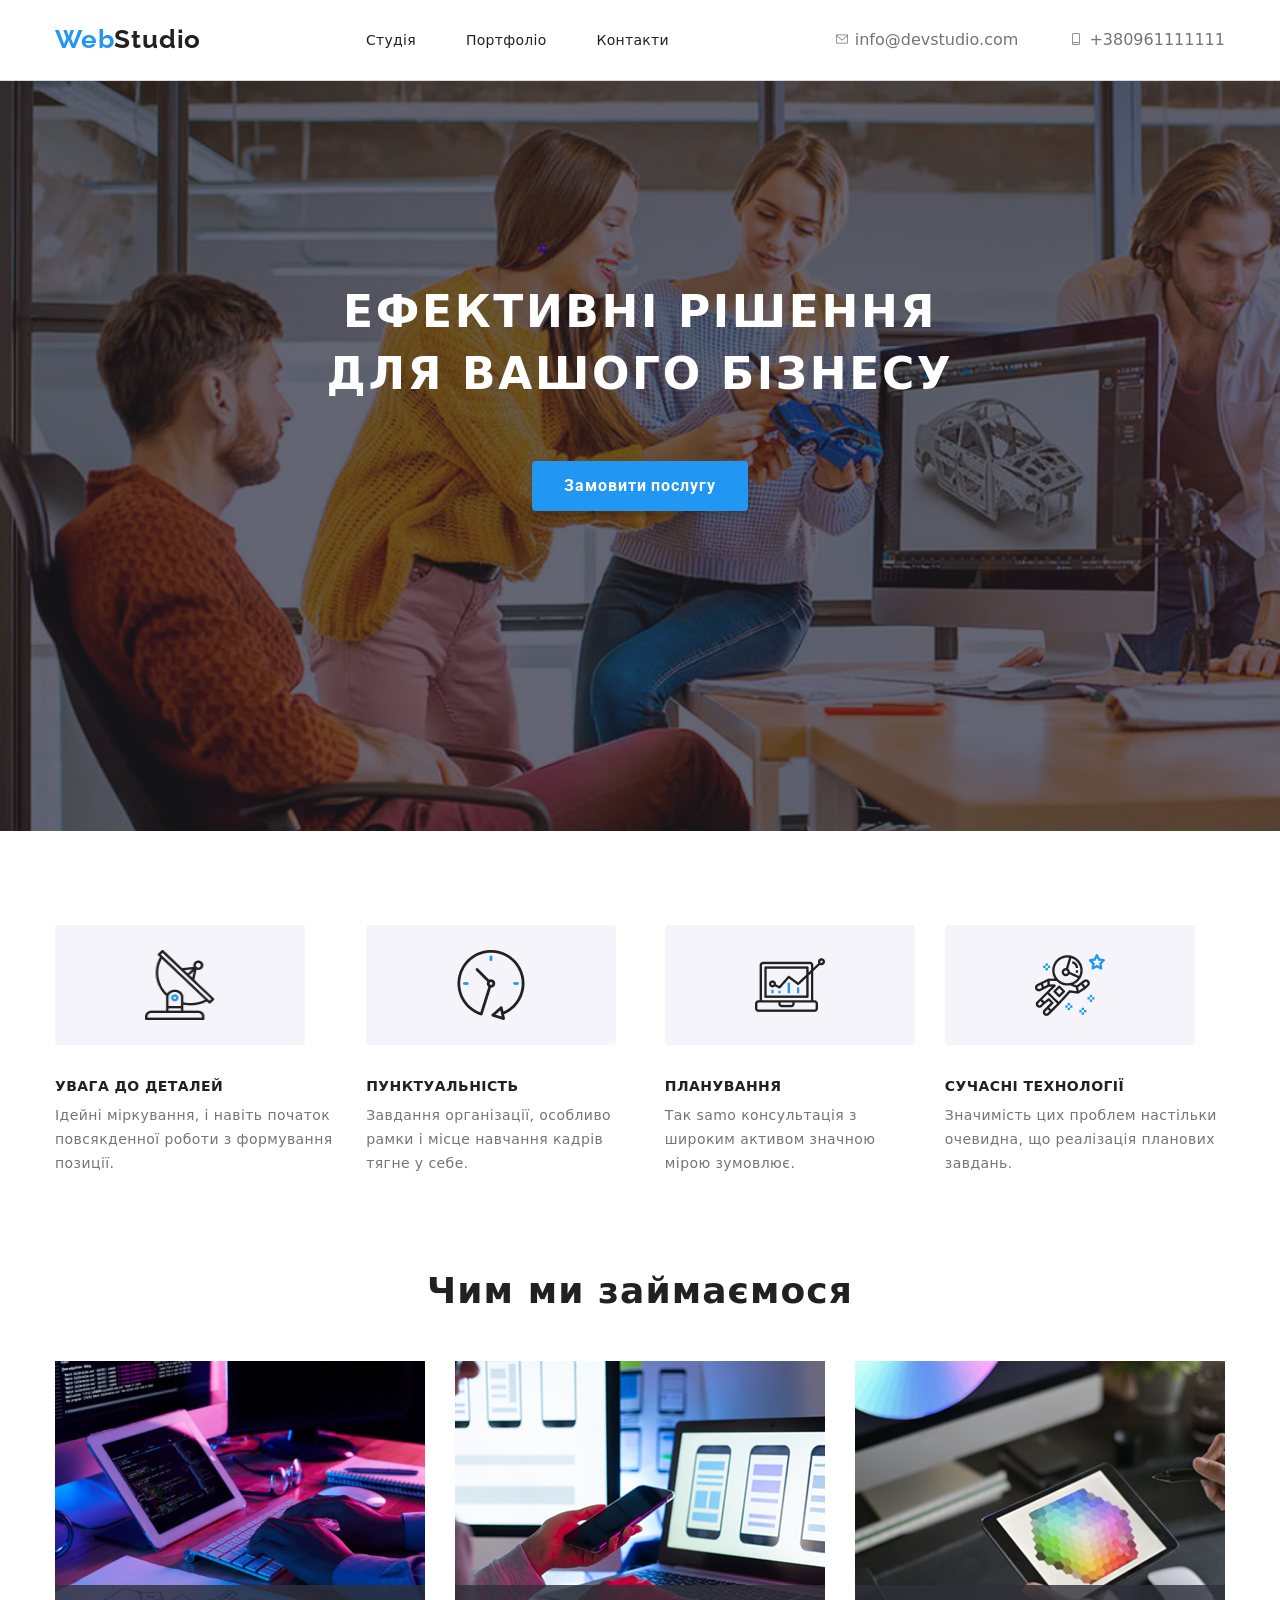
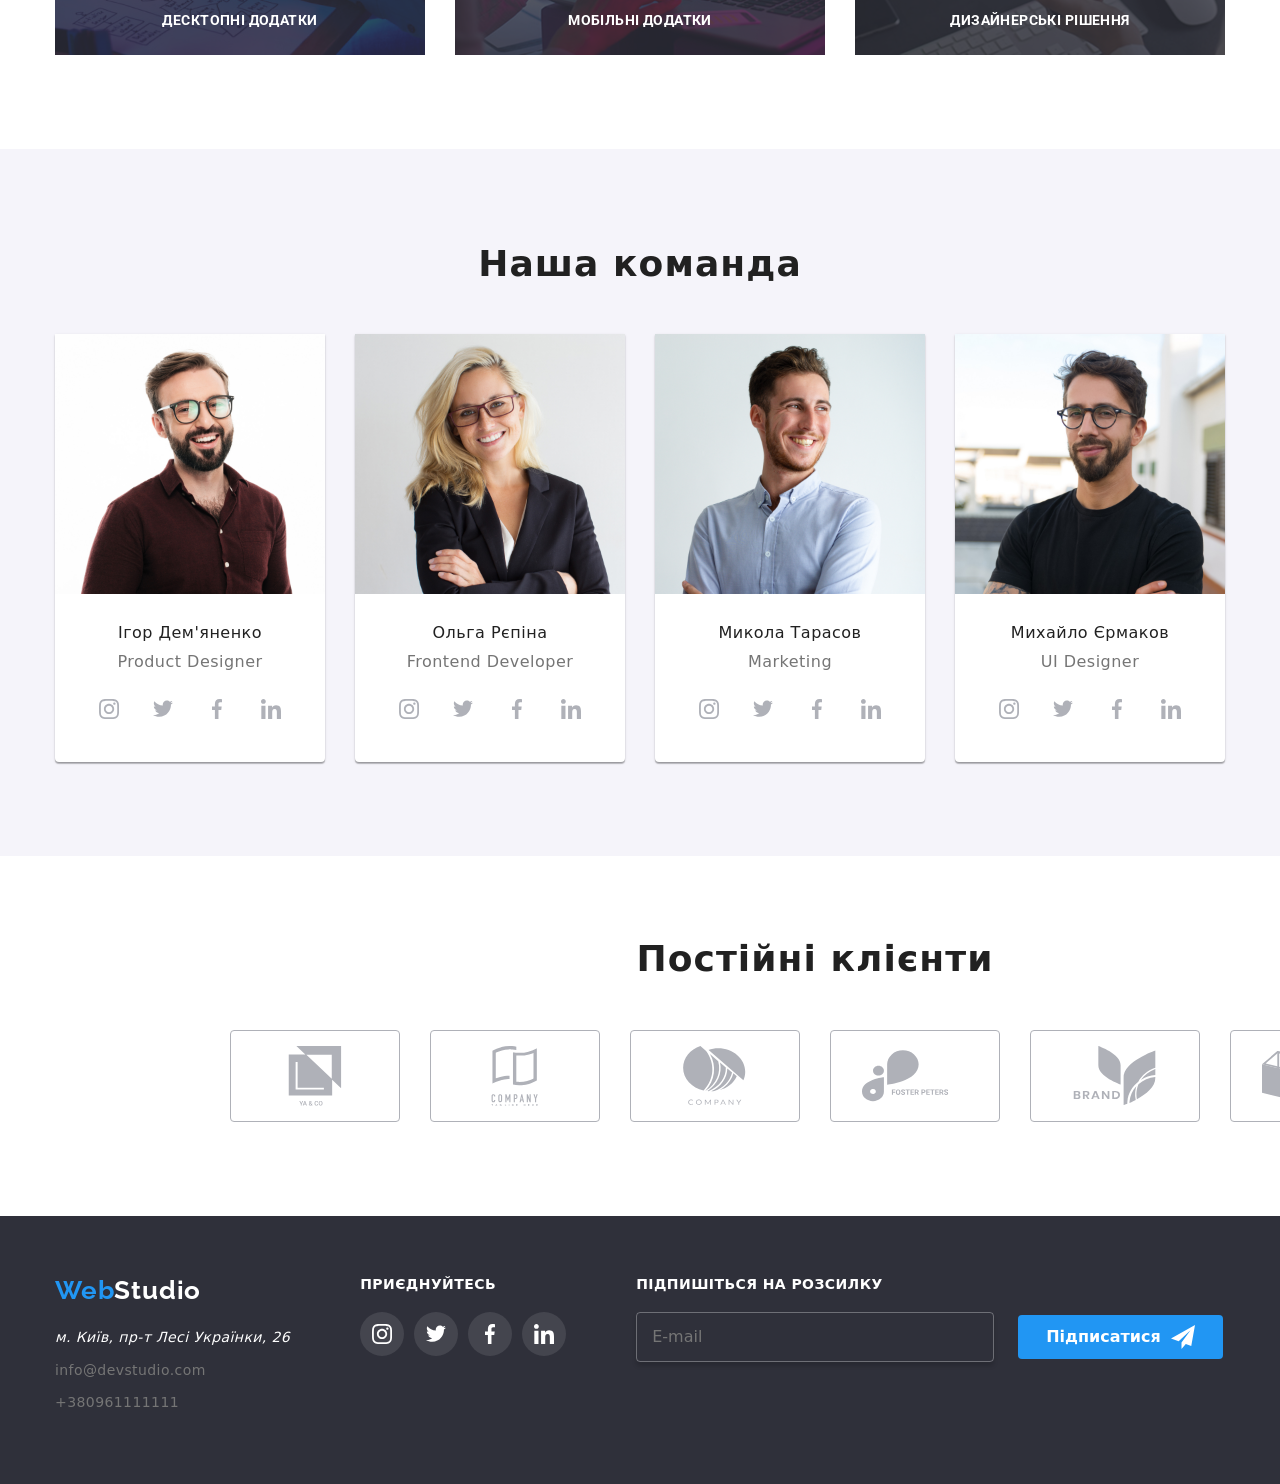
==== commit 433bf61a: "mixins+placeholder" ====
--- a/index.html
+++ b/index.html
@@ -31,7 +31,7 @@
       <nav class="header__nav">
         <ul class="header__menu">
           <li class="header__item">
-            <a href="./" class="header__link header__link--active">Студія</a>
+            <a href="./" class="header__link">Студія</a>
           </li>
           <li class="header__item">
             <a href="./portfolio.html" class="header__link">Портфоліо</a>
@@ -397,5 +397,17 @@
     </div>
     </footer>
      <script src="./js/modal.js"></script>
+     <script>
+       document.addEventListener('DOMContentLoaded', function() {
+         const currentPath = window.location.pathname;
+         const links = document.querySelectorAll('.header__link');
+         links.forEach(link => {
+           link.classList.remove('header__link--active');
+           if (link.pathname === currentPath) {
+             link.classList.add('header__link--active');
+           }
+         });
+       });
+     </script>
   </body>
 </html>
--- a/css/main.min.css
+++ b/css/main.min.css
@@ -1 +1 @@
-.container{width:1200px;padding:0 15px;margin:0 auto}.header{border-bottom:1px solid #d9d9d9}.header__container{display:flex;align-items:center;justify-content:space-between}.header__icons{width:16px;height:12px;fill:#757575;transition:fill 250ms cubic-bezier(0.4, 0, 0.2, 1)}.header__menu{display:flex;gap:50px}.header__contacts-list{display:flex;gap:50px}.header__contacts{font-style:normal}.header__logo{font-family:"Raleway",sans-serif;font-weight:700;font-size:26px;letter-spacing:.8px;color:#212121;padding:25px 0;text-decoration:none}.header__link{position:relative;text-decoration:none;font-size:14px;font-weight:500;letter-spacing:.28px;color:#212121;transition:color 250ms ease}.header__link:hover{color:#2196f3}.header__link::after{content:"";width:100%;height:4px;bottom:-32px;left:0;position:absolute;border-radius:2px;background-color:#2196f3;transform:scaleX(0);transform-origin:left;transition:transform 250ms ease}.header__link:hover::after{transform:scaleX(1)}.header__link--active{position:relative}.header__contact{display:inline-block;text-decoration:none;color:#757575;transition:color 250ms ease}.header__contact:hover{color:#2196f3}.header__contact:hover .header__icons{fill:#2196f3}.logo-blue{color:#2196f3}.logo-white{color:#fff}.header__logo{animation:fadeInUp 1s ease}.hero{background-color:#2f303a;padding:200px 0 280px;background-image:linear-gradient(rgba(47, 48, 58, 0.4), rgba(47, 48, 58, 0.4)),url("../img/work.jpg");background-repeat:no-repeat;background-size:cover}.hero__title{margin:0 auto 30px;width:696px;height:120px;line-height:1.4;font-weight:900;font-size:44px;letter-spacing:2.64px;text-align:center;text-transform:uppercase;color:#fff}.hero__button{display:flex;justify-content:center;align-items:center;border-radius:4px}.backdrop{position:fixed;top:0;left:0;width:100%;height:100%;opacity:1;transition:opacity 250ms cubic-bezier(0.4, 0, 0.2, 1),visibility 250ms cubic-bezier(0.4, 0, 0.2, 1)}.backdrop.is-hidden{opacity:0;visibility:hidden;pointer-events:none}.backdrop.is-hidden .modal{transform:translate(-50%, -50%) scale(0.5);opacity:0}.no-scroll{overflow:hidden}.modal{position:relative;top:50%;left:50%;max-width:528px;max-height:581px;padding:40px 40px;background-color:#fff;transform:translate(-50%, -50%);border-radius:4px;box-shadow:0 2px 1px 0 rgba(0,0,0,.2),0 1px 1px 0 rgba(0,0,0,.14),0 1px 3px 0 rgba(0,0,0,.12);transform:translate(-50%, -50%) scale(1);transition:transform 250ms cubic-bezier(0.4, 0, 0.2, 1),opacity 250ms cubic-bezier(0.4, 0, 0.2, 1);opacity:1}.modal__close{position:absolute;top:15px;right:15px;border:1px solid rgba(0,0,0,.1)}.modal__close:hover{color:#2196f3}.modal__text{color:#212121;text-align:center;font-family:Roboto;font-size:20px;font-style:normal;font-weight:700;line-height:normal;letter-spacing:.6px;padding-bottom:12px}.details{padding-top:94px}.details__list{display:flex;justify-content:space-between;gap:30px}.details__item:nth-child(2) .details__title::before{background-image:url("../img/clock.png")}.details__item:nth-child(3) .details__title::before{background-image:url("../img/diagram.png")}.details__item:nth-child(4) .details__title::before{background-image:url("../img/astronaut.png")}.details__title{margin-bottom:10px;font-weight:700;font-size:14px;letter-spacing:.42px;text-transform:uppercase;color:#212121}.details__title::before{content:"";display:inline-block;width:250px;height:120px;margin-bottom:30px;border-radius:4px;background-color:#f5f4fa;background-image:url("../img/Group.png");background-repeat:no-repeat;background-position:center;background-size:70px 70px}.details__text{line-height:1.7;font-weight:400;font-size:14px;letter-spacing:.42px;color:#757575}.services{padding:94px 0}.services__list{display:flex;justify-content:center;gap:30px}.services__item{position:relative}.services__title{margin-bottom:50px;font-weight:700;font-size:36px;letter-spacing:1.08px;text-align:center;color:#212121}.services__text{position:absolute;bottom:0;left:0;width:100%;height:70px;display:flex;justify-content:center;align-items:center;background:rgba(47,48,58,.8);font-family:"Roboto";font-weight:700;font-size:14px;line-height:1;letter-spacing:.03em;text-transform:uppercase;color:#fff}.team{background-color:#f5f4fa;padding:94px 0}.team__title{margin-bottom:50px;font-weight:700;font-size:36px;letter-spacing:1.08px;text-align:center;color:#212121}.team__list{display:flex;justify-content:space-between;gap:30px}.team__item{width:270px;height:428px;border-radius:0 0 4px 4px;background:#fff;box-shadow:0 1px 3px rgba(0,0,0,.12),0 1px 1px rgba(0,0,0,.14),0 2px 1px rgba(0,0,0,.2)}.team__img{width:270px;height:260px;margin-bottom:30px}.team__name{font-weight:500;font-size:16px;letter-spacing:.48px;text-align:center;color:#212121;margin-bottom:10px}.team__role{font-weight:400;font-size:16px;letter-spacing:.48px;text-align:center;color:#757575}.team__icons{display:flex;justify-content:center;gap:10px;margin-top:16px;fill:#afb1b8}.team__social{width:44px;height:44px;display:flex;align-items:center;justify-content:center;border-radius:50%;transition:background-color 250ms cubic-bezier(0.4, 0, 0.2, 1)}.team__social:hover{background-color:#2196f3}.team__social:hover .team__icon{fill:#fff}.team__icon{width:20px;height:20px;transition:fill 250ms cubic-bezier(0.4, 0, 0.2, 1)}.clients{padding:82px 215px 94px}.clients__title{font-weight:700;font-size:36px;text-align:center;padding-bottom:50px;letter-spacing:.03em}.clients__list{display:flex;justify-content:center;align-items:center;gap:30px}.clients__item{width:170px;height:92px;display:flex;align-items:center;justify-content:center;border:1px solid #afb1b8;border-radius:4px;fill:#afb1b8;transition:border 250ms cubic-bezier(0.4, 0, 0.2, 1),fill 250ms cubic-bezier(0.4, 0, 0.2, 1)}.clients__item:hover{border:1px solid #2196f3;fill:#2196f3}.clients__icon{width:106px;height:60px;transition:transform 250ms linear}.clients__icon:hover{animation:heartBeat 1s linear}.footer{background-color:#2f303a;padding:60px 0}.footer .container{display:flex;align-items:flex-start;gap:70px}.footer__logo-wrap{margin-bottom:20px}.footer__logo{font-family:"Raleway",sans-serif;font-weight:700;font-size:26px;letter-spacing:.8px;text-decoration:none;color:#2196f3}.footer__item{font-weight:400;font-size:14px;line-height:1.7;letter-spacing:.42px;color:#fff;margin-bottom:9px}.footer__link{text-decoration:none;color:#757575}.footer__link:hover{color:#fff}.footer__title{font-weight:700;font-size:14px;letter-spacing:.42px;color:#fff}.footer__icons{display:flex;gap:10px;margin-top:20px}.footer__social{width:44px;height:44px;display:flex;align-items:center;justify-content:center;border-radius:50%;background:hsla(0,0%,100%,.1);transition:background-color 250ms ease;fill:#fff}.footer__social:hover{background-color:#2196f3}.footer__icon-svg{width:20px;height:20px}.footer__form-title{font-weight:700;font-size:14px;text-transform:uppercase;letter-spacing:.03em;color:#fff;margin-bottom:20px}.footer__join{display:flex;align-items:center;gap:12px}.footer__input{width:358px;padding:15px;border-radius:4px;border:1px solid hsla(0,0%,100%,.3);background:rgba(0,0,0,0);color:#fff;box-shadow:0 4px 4px rgba(0,0,0,.15)}.footer__button{display:flex;align-items:center;margin-left:12px;padding:10px 28px;background-color:#2196f3;border:none;border-radius:4px;font-weight:700;font-size:16px;color:#fff;transition:background-color 250ms ease}.footer__button:hover{background-color:rgb(12.8461538462,138.0961538462,237.6538461538)}.footer__button-icon{width:24px;height:24px;fill:#fff;margin-left:10px}.portfolio{padding:94px 0}.portfolio__filters{display:flex;justify-content:center;flex-wrap:wrap;gap:8px;margin-bottom:50px}.portfolio__filters-btn{font-family:inherit;font-size:16px;font-weight:500;line-height:1.6;letter-spacing:.48px;color:#212121;background-color:#f5f4fa;padding:6px 24px;border:1px solid rgba(0,0,0,0);border-radius:4px;cursor:pointer;transition:background-color 250ms cubic-bezier(0.4, 0, 0.2, 1),color 250ms cubic-bezier(0.4, 0, 0.2, 1),border-color 250ms cubic-bezier(0.4, 0, 0.2, 1)}.portfolio__filters-btn:hover,.portfolio__filters-btn:focus{background-color:#2196f3;color:#f5f4fa;border-color:#2196f3}.portfolio__filters-btn:focus-visible{outline:2px solid #2196f3;outline-offset:2px}.portfolio__list{display:flex;flex-wrap:wrap;justify-content:center;gap:30px}.portfolio__item{width:370px;background:rgba(0,0,0,0);transition:box-shadow 250ms cubic-bezier(0.4, 0, 0.2, 1)}.portfolio__item:hover{box-shadow:0 1px 1px rgba(0,0,0,.12),0 4px 4px rgba(0,0,0,.06),1px 4px 6px rgba(0,0,0,.16)}.portfolio__item:hover .portfolio__overlay{transform:translateY(0)}.portfolio__thumb{position:relative;overflow:hidden}.portfolio__img{width:100%;height:294px;display:block}.portfolio__overlay{position:absolute;top:0;left:0;width:100%;height:100%;background-color:rgba(33,150,243,.9);color:#f5f4fa;display:flex;align-items:center;justify-content:center;font-size:18px;font-weight:400;line-height:28px;letter-spacing:.54px;padding:63px 24px;transform:translateY(100%);transition:transform 250ms cubic-bezier(0.4, 0, 0.2, 1)}.portfolio__title{margin:20px 24px 4px;font-weight:700;font-size:18px;letter-spacing:1.08px;color:#212121}.portfolio__category{margin:0 24px 20px;font-weight:400;font-size:16px;letter-spacing:.48px;color:#757575}.modal__input-wrap{position:relative;margin-bottom:10px}.modal__label{color:#757575;font-family:Roboto;font-size:12px;font-style:normal;font-weight:400;line-height:normal;letter-spacing:.12px;margin-bottom:4px}.modal__input{padding-left:40px}.modal__icon{position:absolute;left:12px;transform:translateY(50%)}.btn{display:block;margin:30px auto 40px}.modal__input,.modal__textarea{width:448px;height:40px;padding:11px;border-radius:4px;border:1px solid rgba(33,33,33,.2)}.modal__input:focus,.modal__textarea:focus{border:1px solid #2196f3;outline:none}.modal__input-wrap:focus-within .modal__icon{fill:#2196f3}.modal__textarea{height:120px;margin-bottom:20px;font-weight:400;font-size:12px;letter-spacing:.01em;color:rgba(117,117,117,.5)}.modal__checkbox{color:#757575}.modal__checkbox a{color:#2196f3}button.btn{font-family:"Roboto",sans-serif;font-weight:700;font-size:16px;letter-spacing:.96px;line-height:30px;text-align:center;background-color:#2196f3;color:#fff;box-shadow:0 4px 4px 0 rgba(0,0,0,.15);border-radius:4px;border:none;padding:10px 32px}/*# sourceMappingURL=main.min.css.map */+.footer__logo,.header__logo{font-family:"Raleway",sans-serif;text-decoration:none;font-weight:700;font-size:26px;letter-spacing:.8px}.footer__social,.team__social{width:44px;height:44px;display:flex;justify-content:center;align-items:center;border-radius:50%}button.btn,.btn,.portfolio__filters-btn{border-radius:4px;border:none;background-color:#2196f3;color:#fff;font-weight:700}.container{width:1200px;padding:0 15px;margin:0 auto}.header{border-bottom:1px solid #d9d9d9}.header__container{display:flex;justify-content:space-between;align-items:center;gap:0}.header__icons{width:16px;height:12px;fill:#757575;transition:fill 250ms cubic-bezier(0.4, 0, 0.2, 1)}.header__menu{display:flex;justify-content:center;align-items:center;gap:0;gap:50px;align-items:center}.header__contacts-list{display:flex;justify-content:center;align-items:center;gap:0;gap:50px}.header__contacts{font-style:normal}.header__logo{color:#212121;padding:25px 0}.header__link{position:relative;display:block;padding:32px 0;text-decoration:none;font-size:14px;font-weight:500;letter-spacing:.28px;color:#212121;transition:color 250ms cubic-bezier(0.4, 0, 0.2, 1)}.header__link:hover{color:#2196f3}.header__link::after{content:"";position:absolute;left:0;bottom:-32px;width:100%;height:4px;border-radius:2px;background-color:#2196f3;transform:scaleX(0);transform-origin:left;transition:transform 250ms cubic-bezier(0.4, 0, 0.2, 1)}.header__link:hover::after,.header__link--active::after{transform:scaleX(1)}.header__contact{display:inline-block;text-decoration:none;color:#757575;transition:color 250ms cubic-bezier(0.4, 0, 0.2, 1)}.header__contact:hover{color:#2196f3}.header__contact:hover .header__icons{fill:#2196f3}.logo-blue{color:#2196f3}.logo-white{color:#fff}.header__logo{animation:fadeInUp 1s ease}.hero{background-color:#2f303a;padding:200px 0 280px;background-image:linear-gradient(rgba(47, 48, 58, 0.4), rgba(47, 48, 58, 0.4)),url("../img/work.jpg");background-repeat:no-repeat;background-size:cover}.hero__title{margin:0 auto 30px;width:696px;height:120px;line-height:1.4;font-weight:900;font-size:44px;letter-spacing:2.64px;text-align:center;text-transform:uppercase;color:#fff}.hero__button{display:flex;justify-content:center;align-items:center;gap:0;border-radius:4px}.backdrop{position:fixed;top:0;left:0;width:100%;height:100%;opacity:1;transition:opacity 250ms cubic-bezier(0.4, 0, 0.2, 1),visibility 250ms cubic-bezier(0.4, 0, 0.2, 1)}.backdrop.is-hidden{opacity:0;visibility:hidden;pointer-events:none}.backdrop.is-hidden .modal{transform:translate(-50%, -50%) scale(0.5);opacity:0}.no-scroll{overflow:hidden}.modal{position:relative;top:50%;left:50%;max-width:528px;max-height:581px;padding:40px 40px;background-color:#fff;transform:translate(-50%, -50%);border-radius:4px;box-shadow:0 2px 1px 0 rgba(0,0,0,.2),0 1px 1px 0 rgba(0,0,0,.14),0 1px 3px 0 rgba(0,0,0,.12);transform:translate(-50%, -50%) scale(1);transition:transform 250ms cubic-bezier(0.4, 0, 0.2, 1),opacity 250ms cubic-bezier(0.4, 0, 0.2, 1);opacity:1}.modal__close{position:absolute;top:15px;right:15px;border:1px solid rgba(0,0,0,.1)}.modal__close:hover{color:#2196f3}.modal__text{color:#212121;text-align:center;font-family:Roboto;font-size:20px;font-style:normal;font-weight:700;line-height:normal;letter-spacing:.6px;padding-bottom:12px}.details{padding-top:94px}.details__list{display:flex;justify-content:space-between;align-items:flex-start;gap:0;gap:30px}.details__item:nth-child(2) .details__title::before{background-image:url("../img/clock.png")}.details__item:nth-child(3) .details__title::before{background-image:url("../img/diagram.png")}.details__item:nth-child(4) .details__title::before{background-image:url("../img/astronaut.png")}.details__title{margin-bottom:10px;font-weight:700;font-size:14px;letter-spacing:.42px;text-transform:uppercase;color:#212121}.details__title::before{content:"";display:inline-block;width:250px;height:120px;margin-bottom:30px;border-radius:4px;background-color:#f5f4fa;background-image:url("../img/Group.png");background-repeat:no-repeat;background-position:center;background-size:70px 70px}.details__text{line-height:1.7;font-weight:400;font-size:14px;letter-spacing:.42px;color:#757575}.services{padding:94px 0}.services__list{display:flex;justify-content:center;align-items:center;gap:0;gap:30px}.services__item{position:relative}.services__title{margin-bottom:50px;font-weight:700;font-size:36px;text-align:center;letter-spacing:1.08px;color:#212121}.services__text{position:absolute;bottom:0;left:0;width:100%;height:70px;display:flex;justify-content:center;align-items:center;gap:0;background:rgba(47,48,58,.8);font-family:"Roboto";font-weight:700;font-size:14px;line-height:1;letter-spacing:.03em;text-transform:uppercase;color:#fff}.team{background-color:#f5f4fa;padding:94px 0}.team__title{margin-bottom:50px;font-weight:700;font-size:36px;text-align:center;letter-spacing:1.08px;color:#212121}.team__list{display:flex;justify-content:space-between;align-items:center;gap:0;gap:30px}.team__item{width:270px;height:428px;border-radius:0 0 4px 4px;background:#fff;box-shadow:0 1px 3px rgba(0,0,0,.12),0 1px 1px rgba(0,0,0,.14),0 2px 1px rgba(0,0,0,.2)}.team__img{width:270px;height:260px;margin-bottom:30px}.team__name{font-weight:500;font-size:16px;letter-spacing:.48px;text-align:center;color:#212121;margin-bottom:10px}.team__role{font-weight:400;font-size:16px;letter-spacing:.48px;text-align:center;color:#757575}.team__icons{display:flex;justify-content:center;align-items:center;gap:0;gap:10px;margin-top:16px;fill:#afb1b8}.team__social{transition:all 250ms cubic-bezier(0.4, 0, 0.2, 1)}.team__social:hover{background-color:#2196f3}.team__social:hover .team__icon{fill:#fff}.team__icon{width:20px;height:20px;transition:all 250ms cubic-bezier(0.4, 0, 0.2, 1)}.clients{padding:82px 215px 94px}.clients__title{font-weight:700;font-size:36px;text-align:center;letter-spacing:1.08px;color:#212121;padding-bottom:50px;letter-spacing:.03em}.clients__list{display:flex;justify-content:center;align-items:center;gap:0;gap:30px}.clients__item{width:170px;height:92px;display:flex;justify-content:center;align-items:center;gap:0;border:1px solid #afb1b8;border-radius:4px;fill:#afb1b8;transition:border fill cubic-bezier(0.4, 0, 0.2, 1)}.clients__item:hover{border:1px solid #2196f3;fill:#2196f3}.clients__icon{width:106px;height:60px;transition:transform 250ms linear}.clients__icon:hover{animation:heartBeat 1s linear}.footer{background-color:#2f303a;padding:60px 0}.footer .container{display:flex;justify-content:flex-start;align-items:flex-start;gap:0;gap:70px}.footer__logo-wrap{margin-bottom:20px}.footer__logo{color:#2196f3}.footer__item{font-weight:400;font-size:14px;line-height:1.7;letter-spacing:.42px;color:#fff;margin-bottom:9px}.footer__link{text-decoration:none;color:#757575}.footer__link:hover{color:#fff}.footer__title{font-weight:700;font-size:14px;letter-spacing:.42px;color:#fff}.footer__icons{display:flex;gap:10px;margin-top:20px}.footer__social{transition:all 250ms cubic-bezier(0.4, 0, 0.2, 1);display:flex;justify-content:center;align-items:center;gap:0;background:hsla(0,0%,100%,.1);fill:#fff}.footer__social:hover{background-color:#2196f3}.footer__icon-svg{width:20px;height:20px}.footer__form-title{font-weight:700;font-size:14px;text-transform:uppercase;letter-spacing:.03em;color:#fff;margin-bottom:20px}.footer__join{display:flex;justify-content:flex-start;align-items:center;gap:0;gap:12px}.footer__input{width:358px;padding:15px;border-radius:4px;border:1px solid hsla(0,0%,100%,.3);background:rgba(0,0,0,0);color:#fff;box-shadow:0 4px 4px rgba(0,0,0,.15)}.footer__button{display:flex;justify-content:flex-start;align-items:center;gap:0;margin-left:12px;padding:10px 28px;background-color:#2196f3;border:none;border-radius:4px;font-weight:700;font-size:16px;color:#fff;transition:background-color 250ms cubic-bezier(0.4, 0, 0.2, 1)}.footer__button:hover{background-color:rgb(12.8461538462,138.0961538462,237.6538461538)}.footer__button-icon{width:24px;height:24px;fill:#fff;margin-left:10px}.portfolio{padding:94px 0}.portfolio__filters{display:flex;justify-content:center;align-items:center;gap:8px;flex-wrap:wrap;justify-content:center;margin-bottom:50px}.portfolio__filters-btn{outline:none;font-family:inherit;font-size:16px;font-weight:500;line-height:1.6;letter-spacing:.48px;color:#212121;background-color:#f5f4fa;padding:6px 24px;border:1px solid rgba(0,0,0,0);border-radius:4px;cursor:pointer;transition:background-color 250ms cubic-bezier(0.4, 0, 0.2, 1),color 250ms cubic-bezier(0.4, 0, 0.2, 1),border-color 250ms cubic-bezier(0.4, 0, 0.2, 1)}.portfolio__filters-btn:hover,.portfolio__filters-btn:focus{background-color:#2196f3;color:#f5f4fa;border-color:#2196f3}.portfolio__filters-btn:focus-visible{outline:2px solid #2196f3;outline-offset:2px}.portfolio__list{display:flex;justify-content:center;align-items:center;gap:30px;flex-wrap:wrap;justify-content:center}.portfolio__item{width:370px;background:rgba(0,0,0,0);transition:box-shadow 250ms cubic-bezier(0.4, 0, 0.2, 1)}.portfolio__item:hover{box-shadow:0 1px 1px rgba(0,0,0,.12),0 4px 4px rgba(0,0,0,.06),1px 4px 6px rgba(0,0,0,.16)}.portfolio__item:hover .portfolio__overlay{transform:translateY(0)}.portfolio__thumb{position:relative;overflow:hidden}.portfolio__img{width:100%;height:auto;aspect-ratio:370/294;-o-object-fit:cover;object-fit:cover;display:block}.portfolio__overlay{position:absolute;top:0;left:0;width:100%;height:100%;background-color:rgba(33,150,243,.9);color:#f5f4fa;display:flex;align-items:center;justify-content:center;font-size:18px;font-weight:400;line-height:28px;letter-spacing:.54px;padding:63px 24px;transform:translateY(100%);transition:transform 250ms cubic-bezier(0.4, 0, 0.2, 1)}.portfolio__title{margin:20px 24px 4px;font-weight:700;font-size:18px;letter-spacing:1.08px;color:#212121}.portfolio__category{margin:0 24px 20px;font-weight:400;font-size:16px;letter-spacing:.48px;color:#757575}.modal__input-wrap{position:relative;margin-bottom:10px}.modal__label{color:#757575;font-family:Roboto;font-size:12px;font-style:normal;font-weight:400;line-height:normal;letter-spacing:.12px;margin-bottom:4px}.modal__input{padding-left:40px}.modal__icon{position:absolute;left:12px;transform:translateY(50%)}.btn{display:block;margin:30px auto 40px}.modal__input,.modal__textarea{width:448px;height:40px;padding:11px;border-radius:4px;border:1px solid rgba(33,33,33,.2)}.modal__input:focus,.modal__textarea:focus{border:1px solid #2196f3;outline:none}.modal__input-wrap:focus-within .modal__icon{fill:#2196f3}.modal__textarea{height:120px;margin-bottom:20px;font-weight:400;font-size:12px;letter-spacing:.01em;color:rgba(117,117,117,.5)}.modal__checkbox{color:#757575}.modal__checkbox a{color:#2196f3}button.btn{font-family:"Roboto",sans-serif;font-weight:700;font-size:16px;letter-spacing:.96px;line-height:30px;text-align:center;background-color:#2196f3;color:#fff;box-shadow:0 4px 4px 0 rgba(0,0,0,.15);padding:10px 32px}/*# sourceMappingURL=main.min.css.map */
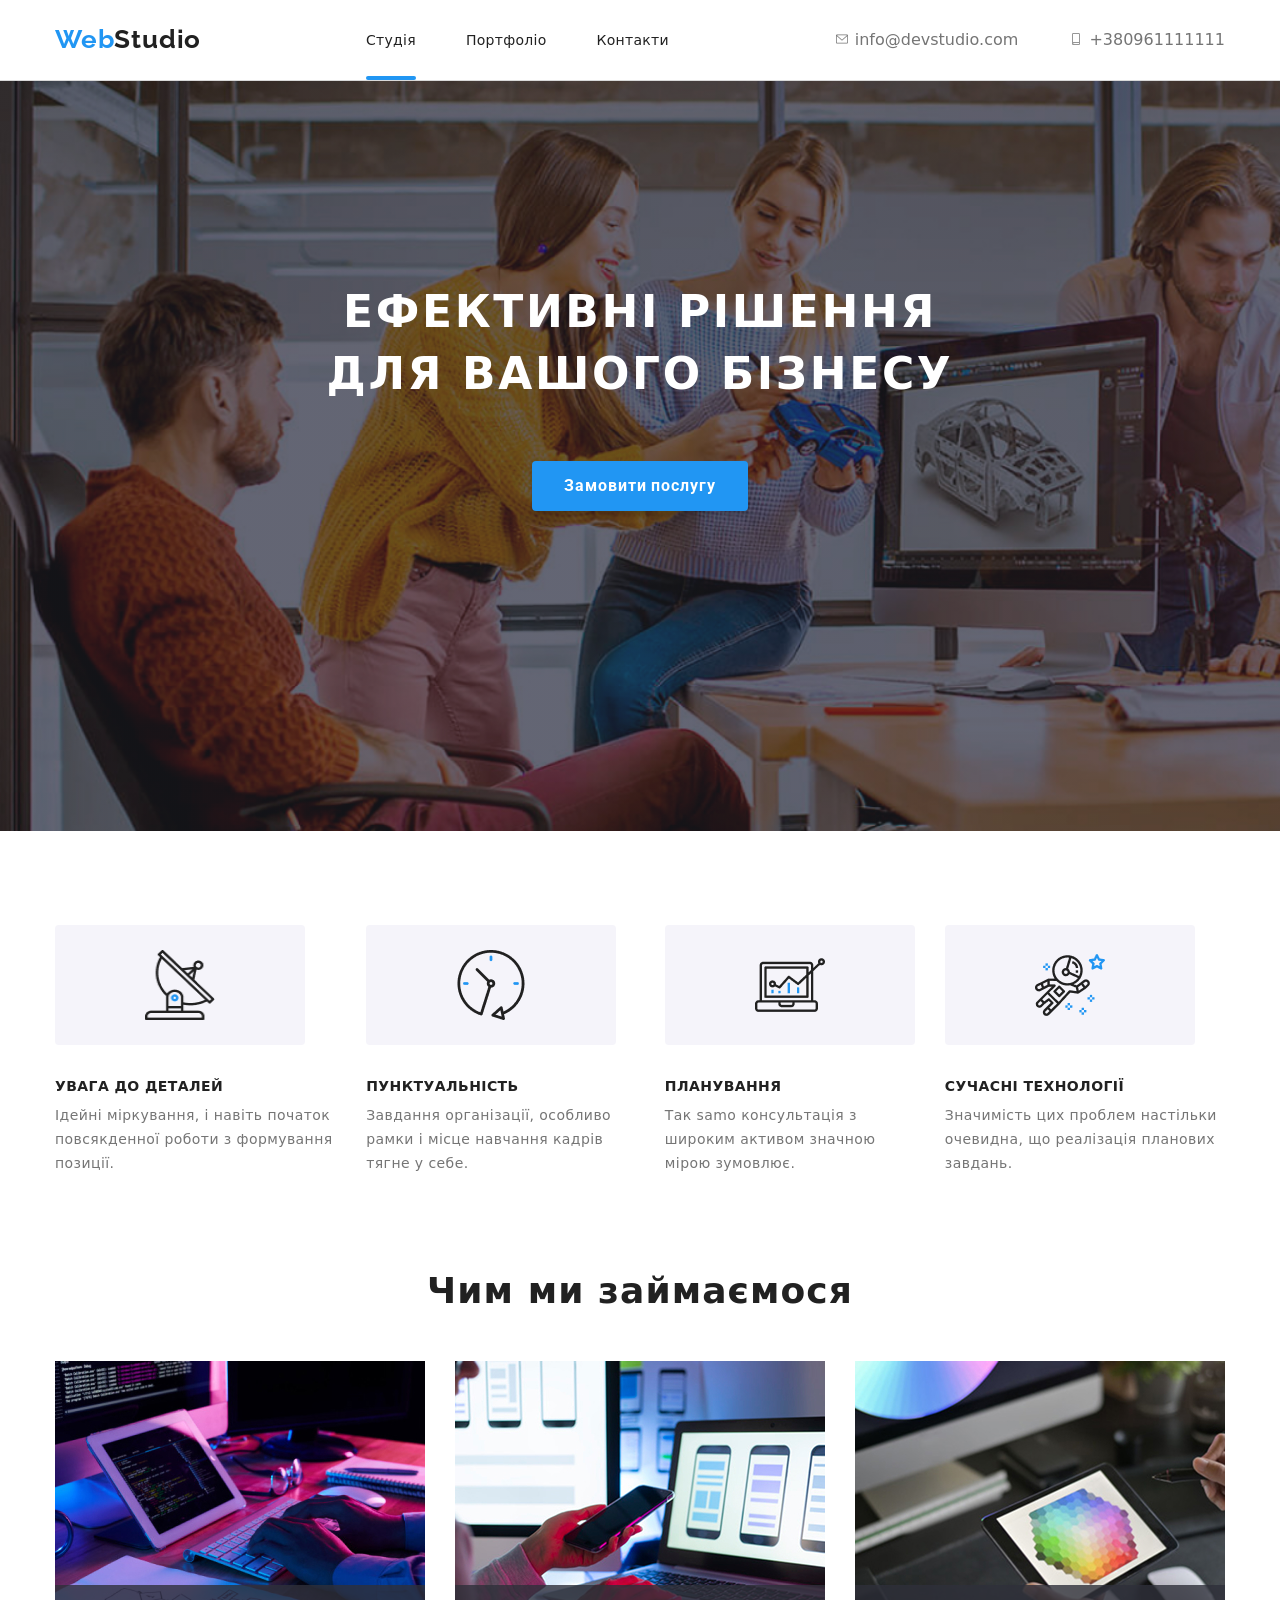
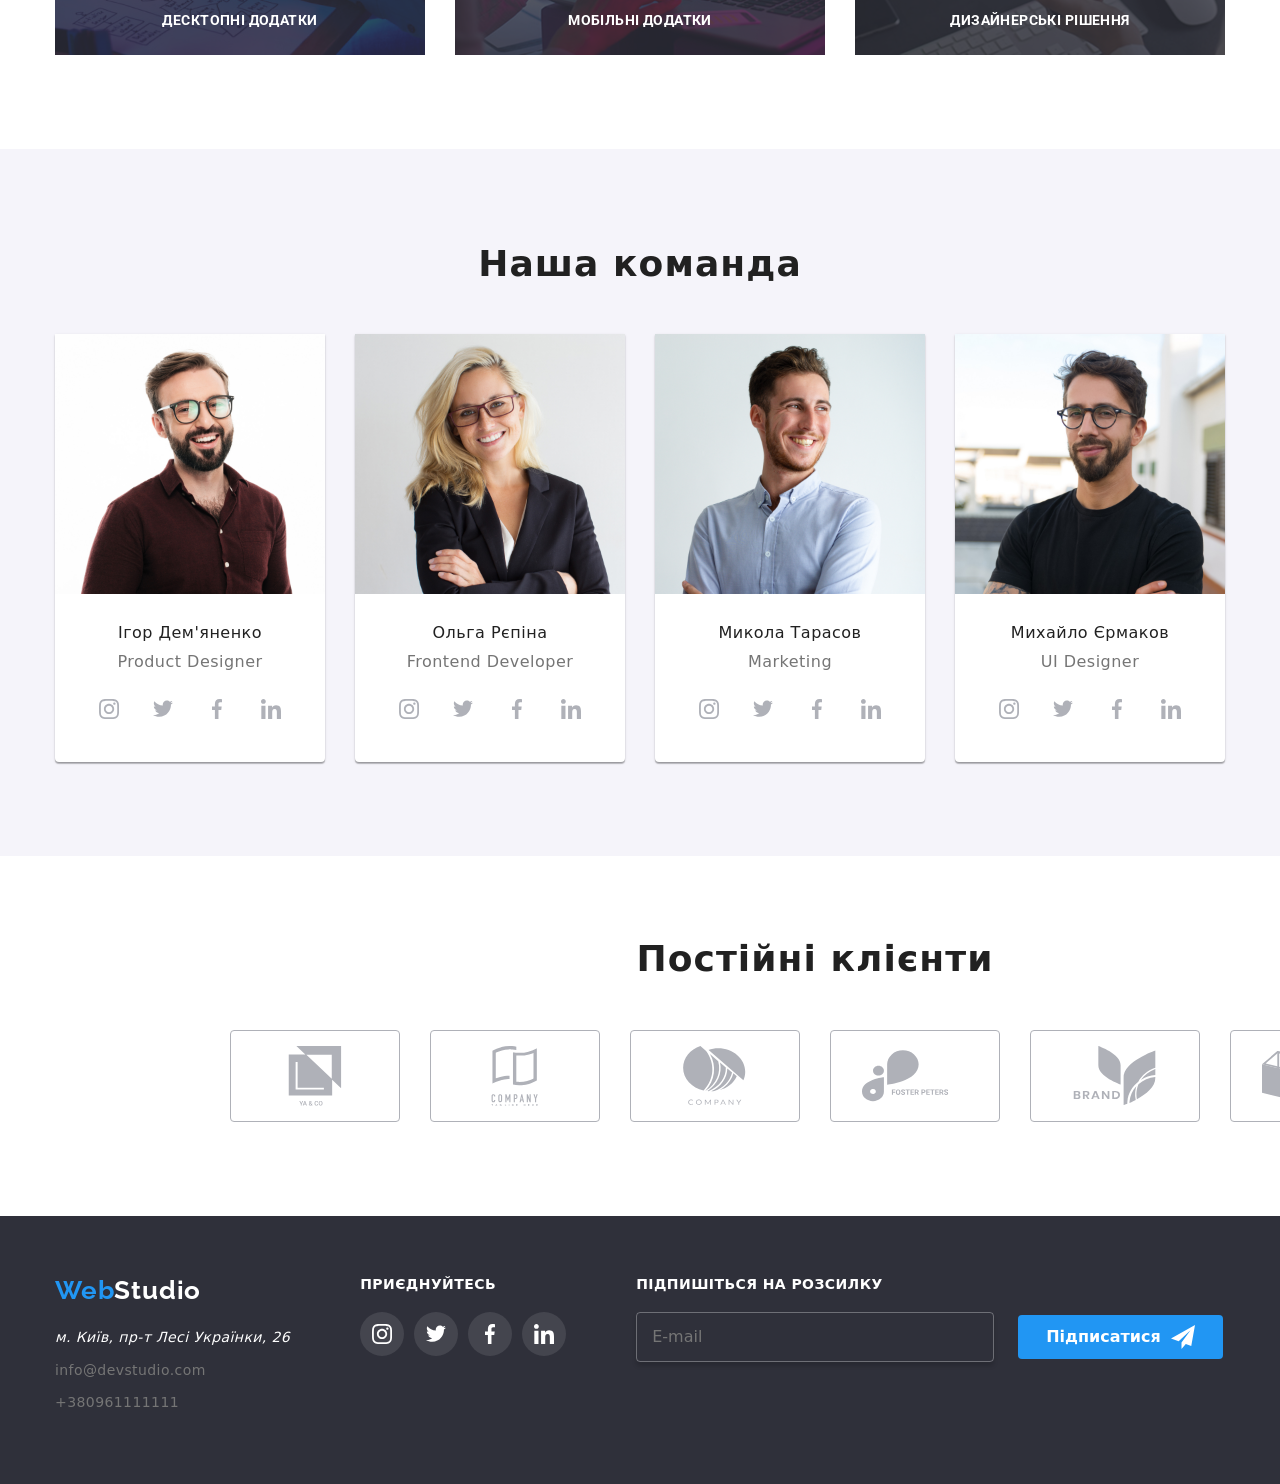
==== commit 36bf702e: "utils(add placeholders+mixins)" ====
--- a/index.html
+++ b/index.html
@@ -31,7 +31,7 @@
       <nav class="header__nav">
         <ul class="header__menu">
           <li class="header__item">
-            <a href="./" class="header__link">Студія</a>
+            <a href="./" class="header__link header__link--active">Студія</a>
           </li>
           <li class="header__item">
             <a href="./portfolio.html" class="header__link">Портфоліо</a>
@@ -397,17 +397,5 @@
     </div>
     </footer>
      <script src="./js/modal.js"></script>
-     <script>
-       document.addEventListener('DOMContentLoaded', function() {
-         const currentPath = window.location.pathname;
-         const links = document.querySelectorAll('.header__link');
-         links.forEach(link => {
-           link.classList.remove('header__link--active');
-           if (link.pathname === currentPath) {
-             link.classList.add('header__link--active');
-           }
-         });
-       });
-     </script>
   </body>
 </html>
--- a/css/main.min.css
+++ b/css/main.min.css
@@ -1 +1 @@
-.footer__logo,.header__logo{font-family:"Raleway",sans-serif;text-decoration:none;font-weight:700;font-size:26px;letter-spacing:.8px}.footer__social,.team__social{width:44px;height:44px;display:flex;justify-content:center;align-items:center;border-radius:50%}button.btn,.btn,.portfolio__filters-btn{border-radius:4px;border:none;background-color:#2196f3;color:#fff;font-weight:700}.container{width:1200px;padding:0 15px;margin:0 auto}.header{border-bottom:1px solid #d9d9d9}.header__container{display:flex;justify-content:space-between;align-items:center;gap:0}.header__icons{width:16px;height:12px;fill:#757575;transition:fill 250ms cubic-bezier(0.4, 0, 0.2, 1)}.header__menu{display:flex;justify-content:center;align-items:center;gap:0;gap:50px;align-items:center}.header__contacts-list{display:flex;justify-content:center;align-items:center;gap:0;gap:50px}.header__contacts{font-style:normal}.header__logo{color:#212121;padding:25px 0}.header__link{position:relative;display:block;padding:32px 0;text-decoration:none;font-size:14px;font-weight:500;letter-spacing:.28px;color:#212121;transition:color 250ms cubic-bezier(0.4, 0, 0.2, 1)}.header__link:hover{color:#2196f3}.header__link::after{content:"";position:absolute;left:0;bottom:-32px;width:100%;height:4px;border-radius:2px;background-color:#2196f3;transform:scaleX(0);transform-origin:left;transition:transform 250ms cubic-bezier(0.4, 0, 0.2, 1)}.header__link:hover::after,.header__link--active::after{transform:scaleX(1)}.header__contact{display:inline-block;text-decoration:none;color:#757575;transition:color 250ms cubic-bezier(0.4, 0, 0.2, 1)}.header__contact:hover{color:#2196f3}.header__contact:hover .header__icons{fill:#2196f3}.logo-blue{color:#2196f3}.logo-white{color:#fff}.header__logo{animation:fadeInUp 1s ease}.hero{background-color:#2f303a;padding:200px 0 280px;background-image:linear-gradient(rgba(47, 48, 58, 0.4), rgba(47, 48, 58, 0.4)),url("../img/work.jpg");background-repeat:no-repeat;background-size:cover}.hero__title{margin:0 auto 30px;width:696px;height:120px;line-height:1.4;font-weight:900;font-size:44px;letter-spacing:2.64px;text-align:center;text-transform:uppercase;color:#fff}.hero__button{display:flex;justify-content:center;align-items:center;gap:0;border-radius:4px}.backdrop{position:fixed;top:0;left:0;width:100%;height:100%;opacity:1;transition:opacity 250ms cubic-bezier(0.4, 0, 0.2, 1),visibility 250ms cubic-bezier(0.4, 0, 0.2, 1)}.backdrop.is-hidden{opacity:0;visibility:hidden;pointer-events:none}.backdrop.is-hidden .modal{transform:translate(-50%, -50%) scale(0.5);opacity:0}.no-scroll{overflow:hidden}.modal{position:relative;top:50%;left:50%;max-width:528px;max-height:581px;padding:40px 40px;background-color:#fff;transform:translate(-50%, -50%);border-radius:4px;box-shadow:0 2px 1px 0 rgba(0,0,0,.2),0 1px 1px 0 rgba(0,0,0,.14),0 1px 3px 0 rgba(0,0,0,.12);transform:translate(-50%, -50%) scale(1);transition:transform 250ms cubic-bezier(0.4, 0, 0.2, 1),opacity 250ms cubic-bezier(0.4, 0, 0.2, 1);opacity:1}.modal__close{position:absolute;top:15px;right:15px;border:1px solid rgba(0,0,0,.1)}.modal__close:hover{color:#2196f3}.modal__text{color:#212121;text-align:center;font-family:Roboto;font-size:20px;font-style:normal;font-weight:700;line-height:normal;letter-spacing:.6px;padding-bottom:12px}.details{padding-top:94px}.details__list{display:flex;justify-content:space-between;align-items:flex-start;gap:0;gap:30px}.details__item:nth-child(2) .details__title::before{background-image:url("../img/clock.png")}.details__item:nth-child(3) .details__title::before{background-image:url("../img/diagram.png")}.details__item:nth-child(4) .details__title::before{background-image:url("../img/astronaut.png")}.details__title{margin-bottom:10px;font-weight:700;font-size:14px;letter-spacing:.42px;text-transform:uppercase;color:#212121}.details__title::before{content:"";display:inline-block;width:250px;height:120px;margin-bottom:30px;border-radius:4px;background-color:#f5f4fa;background-image:url("../img/Group.png");background-repeat:no-repeat;background-position:center;background-size:70px 70px}.details__text{line-height:1.7;font-weight:400;font-size:14px;letter-spacing:.42px;color:#757575}.services{padding:94px 0}.services__list{display:flex;justify-content:center;align-items:center;gap:0;gap:30px}.services__item{position:relative}.services__title{margin-bottom:50px;font-weight:700;font-size:36px;text-align:center;letter-spacing:1.08px;color:#212121}.services__text{position:absolute;bottom:0;left:0;width:100%;height:70px;display:flex;justify-content:center;align-items:center;gap:0;background:rgba(47,48,58,.8);font-family:"Roboto";font-weight:700;font-size:14px;line-height:1;letter-spacing:.03em;text-transform:uppercase;color:#fff}.team{background-color:#f5f4fa;padding:94px 0}.team__title{margin-bottom:50px;font-weight:700;font-size:36px;text-align:center;letter-spacing:1.08px;color:#212121}.team__list{display:flex;justify-content:space-between;align-items:center;gap:0;gap:30px}.team__item{width:270px;height:428px;border-radius:0 0 4px 4px;background:#fff;box-shadow:0 1px 3px rgba(0,0,0,.12),0 1px 1px rgba(0,0,0,.14),0 2px 1px rgba(0,0,0,.2)}.team__img{width:270px;height:260px;margin-bottom:30px}.team__name{font-weight:500;font-size:16px;letter-spacing:.48px;text-align:center;color:#212121;margin-bottom:10px}.team__role{font-weight:400;font-size:16px;letter-spacing:.48px;text-align:center;color:#757575}.team__icons{display:flex;justify-content:center;align-items:center;gap:0;gap:10px;margin-top:16px;fill:#afb1b8}.team__social{transition:all 250ms cubic-bezier(0.4, 0, 0.2, 1)}.team__social:hover{background-color:#2196f3}.team__social:hover .team__icon{fill:#fff}.team__icon{width:20px;height:20px;transition:all 250ms cubic-bezier(0.4, 0, 0.2, 1)}.clients{padding:82px 215px 94px}.clients__title{font-weight:700;font-size:36px;text-align:center;letter-spacing:1.08px;color:#212121;padding-bottom:50px;letter-spacing:.03em}.clients__list{display:flex;justify-content:center;align-items:center;gap:0;gap:30px}.clients__item{width:170px;height:92px;display:flex;justify-content:center;align-items:center;gap:0;border:1px solid #afb1b8;border-radius:4px;fill:#afb1b8;transition:border fill cubic-bezier(0.4, 0, 0.2, 1)}.clients__item:hover{border:1px solid #2196f3;fill:#2196f3}.clients__icon{width:106px;height:60px;transition:transform 250ms linear}.clients__icon:hover{animation:heartBeat 1s linear}.footer{background-color:#2f303a;padding:60px 0}.footer .container{display:flex;justify-content:flex-start;align-items:flex-start;gap:0;gap:70px}.footer__logo-wrap{margin-bottom:20px}.footer__logo{color:#2196f3}.footer__item{font-weight:400;font-size:14px;line-height:1.7;letter-spacing:.42px;color:#fff;margin-bottom:9px}.footer__link{text-decoration:none;color:#757575}.footer__link:hover{color:#fff}.footer__title{font-weight:700;font-size:14px;letter-spacing:.42px;color:#fff}.footer__icons{display:flex;gap:10px;margin-top:20px}.footer__social{transition:all 250ms cubic-bezier(0.4, 0, 0.2, 1);display:flex;justify-content:center;align-items:center;gap:0;background:hsla(0,0%,100%,.1);fill:#fff}.footer__social:hover{background-color:#2196f3}.footer__icon-svg{width:20px;height:20px}.footer__form-title{font-weight:700;font-size:14px;text-transform:uppercase;letter-spacing:.03em;color:#fff;margin-bottom:20px}.footer__join{display:flex;justify-content:flex-start;align-items:center;gap:0;gap:12px}.footer__input{width:358px;padding:15px;border-radius:4px;border:1px solid hsla(0,0%,100%,.3);background:rgba(0,0,0,0);color:#fff;box-shadow:0 4px 4px rgba(0,0,0,.15)}.footer__button{display:flex;justify-content:flex-start;align-items:center;gap:0;margin-left:12px;padding:10px 28px;background-color:#2196f3;border:none;border-radius:4px;font-weight:700;font-size:16px;color:#fff;transition:background-color 250ms cubic-bezier(0.4, 0, 0.2, 1)}.footer__button:hover{background-color:rgb(12.8461538462,138.0961538462,237.6538461538)}.footer__button-icon{width:24px;height:24px;fill:#fff;margin-left:10px}.portfolio{padding:94px 0}.portfolio__filters{display:flex;justify-content:center;align-items:center;gap:8px;flex-wrap:wrap;justify-content:center;margin-bottom:50px}.portfolio__filters-btn{outline:none;font-family:inherit;font-size:16px;font-weight:500;line-height:1.6;letter-spacing:.48px;color:#212121;background-color:#f5f4fa;padding:6px 24px;border:1px solid rgba(0,0,0,0);border-radius:4px;cursor:pointer;transition:background-color 250ms cubic-bezier(0.4, 0, 0.2, 1),color 250ms cubic-bezier(0.4, 0, 0.2, 1),border-color 250ms cubic-bezier(0.4, 0, 0.2, 1)}.portfolio__filters-btn:hover,.portfolio__filters-btn:focus{background-color:#2196f3;color:#f5f4fa;border-color:#2196f3}.portfolio__filters-btn:focus-visible{outline:2px solid #2196f3;outline-offset:2px}.portfolio__list{display:flex;justify-content:center;align-items:center;gap:30px;flex-wrap:wrap;justify-content:center}.portfolio__item{width:370px;background:rgba(0,0,0,0);transition:box-shadow 250ms cubic-bezier(0.4, 0, 0.2, 1)}.portfolio__item:hover{box-shadow:0 1px 1px rgba(0,0,0,.12),0 4px 4px rgba(0,0,0,.06),1px 4px 6px rgba(0,0,0,.16)}.portfolio__item:hover .portfolio__overlay{transform:translateY(0)}.portfolio__thumb{position:relative;overflow:hidden}.portfolio__img{width:100%;height:auto;aspect-ratio:370/294;-o-object-fit:cover;object-fit:cover;display:block}.portfolio__overlay{position:absolute;top:0;left:0;width:100%;height:100%;background-color:rgba(33,150,243,.9);color:#f5f4fa;display:flex;align-items:center;justify-content:center;font-size:18px;font-weight:400;line-height:28px;letter-spacing:.54px;padding:63px 24px;transform:translateY(100%);transition:transform 250ms cubic-bezier(0.4, 0, 0.2, 1)}.portfolio__title{margin:20px 24px 4px;font-weight:700;font-size:18px;letter-spacing:1.08px;color:#212121}.portfolio__category{margin:0 24px 20px;font-weight:400;font-size:16px;letter-spacing:.48px;color:#757575}.modal__input-wrap{position:relative;margin-bottom:10px}.modal__label{color:#757575;font-family:Roboto;font-size:12px;font-style:normal;font-weight:400;line-height:normal;letter-spacing:.12px;margin-bottom:4px}.modal__input{padding-left:40px}.modal__icon{position:absolute;left:12px;transform:translateY(50%)}.btn{display:block;margin:30px auto 40px}.modal__input,.modal__textarea{width:448px;height:40px;padding:11px;border-radius:4px;border:1px solid rgba(33,33,33,.2)}.modal__input:focus,.modal__textarea:focus{border:1px solid #2196f3;outline:none}.modal__input-wrap:focus-within .modal__icon{fill:#2196f3}.modal__textarea{height:120px;margin-bottom:20px;font-weight:400;font-size:12px;letter-spacing:.01em;color:rgba(117,117,117,.5)}.modal__checkbox{color:#757575}.modal__checkbox a{color:#2196f3}button.btn{font-family:"Roboto",sans-serif;font-weight:700;font-size:16px;letter-spacing:.96px;line-height:30px;text-align:center;background-color:#2196f3;color:#fff;box-shadow:0 4px 4px 0 rgba(0,0,0,.15);padding:10px 32px}/*# sourceMappingURL=main.min.css.map */+.footer__logo,.header__logo{font-family:"Raleway",sans-serif;text-decoration:none;font-weight:700;font-size:26px;letter-spacing:.8px}.footer__social,.team__social{width:44px;height:44px;display:flex;justify-content:center;align-items:center;border-radius:50%}button.btn,.btn,.portfolio__filters-btn{border-radius:4px;border:none;background-color:#2196f3;color:#fff;font-weight:700}.container{width:1200px;padding:0 15px;margin:0 auto}.header{border-bottom:1px solid #d9d9d9}.header__container{display:flex;justify-content:space-between;align-items:center;gap:0}.header__icons{width:16px;height:12px;fill:#757575;transition:fill 250ms cubic-bezier(0.4, 0, 0.2, 1)}.header__menu{display:flex;justify-content:center;align-items:center;gap:0;gap:50px;align-items:center}.header__contacts-list{display:flex;justify-content:center;align-items:center;gap:0;gap:50px}.header__contacts{font-style:normal}.header__logo{color:#212121;padding:25px 0}.header__link{position:relative;display:block;padding:32px 0;text-decoration:none;font-size:14px;font-weight:500;letter-spacing:.28px;color:#212121;transition:color 250ms cubic-bezier(0.4, 0, 0.2, 1)}.header__link:hover{color:#2196f3}.header__link::after{content:"";position:absolute;left:0;bottom:0;width:100%;height:4px;border-radius:2px;background-color:#2196f3;transform:scaleX(0);transform-origin:left;transition:transform 250ms cubic-bezier(0.4, 0, 0.2, 1)}.header__link:hover::after,.header__link--active::after{transform:scaleX(1)}.header__contact{display:inline-block;text-decoration:none;color:#757575;transition:color 250ms cubic-bezier(0.4, 0, 0.2, 1)}.header__contact:hover{color:#2196f3}.header__contact:hover .header__icons{fill:#2196f3}.logo-blue{color:#2196f3}.logo-white{color:#fff}.header__logo{animation:fadeInUp 1s ease}.hero{background-color:#2f303a;padding:200px 0 280px;background-image:linear-gradient(rgba(47, 48, 58, 0.4), rgba(47, 48, 58, 0.4)),url("../img/work.jpg");background-repeat:no-repeat;background-size:cover}.hero__title{margin:0 auto 30px;width:696px;height:120px;line-height:1.4;font-weight:900;font-size:44px;letter-spacing:2.64px;text-align:center;text-transform:uppercase;color:#fff}.hero__button{display:flex;justify-content:center;align-items:center;gap:0;border-radius:4px}.backdrop{position:fixed;top:0;left:0;width:100%;height:100%;opacity:1;transition:opacity 250ms cubic-bezier(0.4, 0, 0.2, 1),visibility 250ms cubic-bezier(0.4, 0, 0.2, 1)}.backdrop.is-hidden{opacity:0;visibility:hidden;pointer-events:none}.backdrop.is-hidden .modal{transform:translate(-50%, -50%) scale(0.5);opacity:0}.no-scroll{overflow:hidden}.modal{position:relative;top:50%;left:50%;max-width:528px;max-height:581px;padding:40px 40px;background-color:#fff;transform:translate(-50%, -50%);border-radius:4px;box-shadow:0 2px 1px 0 rgba(0,0,0,.2),0 1px 1px 0 rgba(0,0,0,.14),0 1px 3px 0 rgba(0,0,0,.12);transform:translate(-50%, -50%) scale(1);transition:transform 250ms cubic-bezier(0.4, 0, 0.2, 1),opacity 250ms cubic-bezier(0.4, 0, 0.2, 1);opacity:1}.modal__close{position:absolute;top:15px;right:15px;border:1px solid rgba(0,0,0,.1)}.modal__close:hover{color:#2196f3}.modal__text{color:#212121;text-align:center;font-family:Roboto;font-size:20px;font-style:normal;font-weight:700;line-height:normal;letter-spacing:.6px;padding-bottom:12px}.details{padding-top:94px}.details__list{display:flex;justify-content:space-between;align-items:flex-start;gap:0;gap:30px}.details__item:nth-child(2) .details__title::before{background-image:url("../img/clock.png")}.details__item:nth-child(3) .details__title::before{background-image:url("../img/diagram.png")}.details__item:nth-child(4) .details__title::before{background-image:url("../img/astronaut.png")}.details__title{margin-bottom:10px;font-weight:700;font-size:14px;letter-spacing:.42px;text-transform:uppercase;color:#212121}.details__title::before{content:"";display:inline-block;width:250px;height:120px;margin-bottom:30px;border-radius:4px;background-color:#f5f4fa;background-image:url("../img/Group.png");background-repeat:no-repeat;background-position:center;background-size:70px 70px}.details__text{line-height:1.7;font-weight:400;font-size:14px;letter-spacing:.42px;color:#757575}.services{padding:94px 0}.services__list{display:flex;justify-content:center;align-items:center;gap:0;gap:30px}.services__item{position:relative}.services__title{margin-bottom:50px;font-weight:700;font-size:36px;text-align:center;letter-spacing:1.08px;color:#212121}.services__text{position:absolute;bottom:0;left:0;width:100%;height:70px;display:flex;justify-content:center;align-items:center;gap:0;background:rgba(47,48,58,.8);font-family:"Roboto";font-weight:700;font-size:14px;line-height:1;letter-spacing:.03em;text-transform:uppercase;color:#fff}.team{background-color:#f5f4fa;padding:94px 0}.team__title{margin-bottom:50px;font-weight:700;font-size:36px;text-align:center;letter-spacing:1.08px;color:#212121}.team__list{display:flex;justify-content:space-between;align-items:center;gap:0;gap:30px}.team__item{width:270px;height:428px;border-radius:0 0 4px 4px;background:#fff;box-shadow:0 1px 3px rgba(0,0,0,.12),0 1px 1px rgba(0,0,0,.14),0 2px 1px rgba(0,0,0,.2)}.team__img{width:270px;height:260px;margin-bottom:30px}.team__name{font-weight:500;font-size:16px;letter-spacing:.48px;text-align:center;color:#212121;margin-bottom:10px}.team__role{font-weight:400;font-size:16px;letter-spacing:.48px;text-align:center;color:#757575}.team__icons{display:flex;justify-content:center;align-items:center;gap:0;gap:10px;margin-top:16px;fill:#afb1b8}.team__social{transition:all 250ms cubic-bezier(0.4, 0, 0.2, 1)}.team__social:hover{background-color:#2196f3}.team__social:hover .team__icon{fill:#fff}.team__icon{width:20px;height:20px;transition:all 250ms cubic-bezier(0.4, 0, 0.2, 1)}.clients{padding:82px 215px 94px}.clients__title{font-weight:700;font-size:36px;text-align:center;letter-spacing:1.08px;color:#212121;padding-bottom:50px;letter-spacing:.03em}.clients__list{display:flex;justify-content:center;align-items:center;gap:0;gap:30px}.clients__item{width:170px;height:92px;display:flex;justify-content:center;align-items:center;gap:0;border:1px solid #afb1b8;border-radius:4px;fill:#afb1b8;transition:border fill cubic-bezier(0.4, 0, 0.2, 1)}.clients__item:hover{border:1px solid #2196f3;fill:#2196f3}.clients__icon{width:106px;height:60px;transition:transform 250ms linear}.clients__icon:hover{animation:heartBeat 1s linear}.footer{background-color:#2f303a;padding:60px 0}.footer .container{display:flex;justify-content:flex-start;align-items:flex-start;gap:0;gap:70px}.footer__logo-wrap{margin-bottom:20px}.footer__logo{color:#2196f3}.footer__item{font-weight:400;font-size:14px;line-height:1.7;letter-spacing:.42px;color:#fff;margin-bottom:9px}.footer__link{text-decoration:none;color:#757575}.footer__link:hover{color:#fff}.footer__title{font-weight:700;font-size:14px;letter-spacing:.42px;color:#fff}.footer__icons{display:flex;gap:10px;margin-top:20px}.footer__social{transition:all 250ms cubic-bezier(0.4, 0, 0.2, 1);display:flex;justify-content:center;align-items:center;gap:0;background:hsla(0,0%,100%,.1);fill:#fff}.footer__social:hover{background-color:#2196f3}.footer__icon-svg{width:20px;height:20px}.footer__form-title{font-weight:700;font-size:14px;text-transform:uppercase;letter-spacing:.03em;color:#fff;margin-bottom:20px}.footer__join{display:flex;justify-content:flex-start;align-items:center;gap:0;gap:12px}.footer__input{width:358px;padding:15px;border-radius:4px;border:1px solid hsla(0,0%,100%,.3);background:rgba(0,0,0,0);color:#fff;box-shadow:0 4px 4px rgba(0,0,0,.15)}.footer__button{display:flex;justify-content:flex-start;align-items:center;gap:0;margin-left:12px;padding:10px 28px;background-color:#2196f3;border:none;border-radius:4px;font-weight:700;font-size:16px;color:#fff;transition:background-color 250ms cubic-bezier(0.4, 0, 0.2, 1)}.footer__button:hover{background-color:rgb(12.8461538462,138.0961538462,237.6538461538)}.footer__button-icon{width:24px;height:24px;fill:#fff;margin-left:10px}.portfolio{padding:94px 0}.portfolio__filters{display:flex;justify-content:center;align-items:center;gap:8px;flex-wrap:wrap;justify-content:center;margin-bottom:50px}.portfolio__filters-btn{outline:none;font-family:inherit;font-size:16px;font-weight:500;line-height:1.6;letter-spacing:.48px;color:#212121;background-color:#f5f4fa;padding:6px 24px;border:1px solid rgba(0,0,0,0);border-radius:4px;cursor:pointer;transition:background-color 250ms cubic-bezier(0.4, 0, 0.2, 1),color 250ms cubic-bezier(0.4, 0, 0.2, 1),border-color 250ms cubic-bezier(0.4, 0, 0.2, 1)}.portfolio__filters-btn:hover,.portfolio__filters-btn:focus{background-color:#2196f3;color:#f5f4fa;border-color:#2196f3}.portfolio__filters-btn:focus-visible{outline:2px solid #2196f3;outline-offset:2px}.portfolio__list{display:flex;justify-content:center;align-items:center;gap:30px;flex-wrap:wrap;justify-content:center}.portfolio__item{width:370px;background:rgba(0,0,0,0);transition:box-shadow 250ms cubic-bezier(0.4, 0, 0.2, 1)}.portfolio__item:hover{box-shadow:0 1px 1px rgba(0,0,0,.12),0 4px 4px rgba(0,0,0,.06),1px 4px 6px rgba(0,0,0,.16)}.portfolio__item:hover .portfolio__overlay{transform:translateY(0)}.portfolio__thumb{position:relative;overflow:hidden}.portfolio__img{width:100%;height:auto;aspect-ratio:370/294;-o-object-fit:cover;object-fit:cover;display:block}.portfolio__overlay{position:absolute;top:0;left:0;width:100%;height:100%;background-color:rgba(33,150,243,.9);color:#f5f4fa;display:flex;align-items:center;justify-content:center;font-size:18px;font-weight:400;line-height:28px;letter-spacing:.54px;padding:63px 24px;transform:translateY(100%);transition:transform 250ms cubic-bezier(0.4, 0, 0.2, 1)}.portfolio__title{margin:20px 24px 4px;font-weight:700;font-size:18px;letter-spacing:1.08px;color:#212121}.portfolio__category{margin:0 24px 20px;font-weight:400;font-size:16px;letter-spacing:.48px;color:#757575}.modal__input-wrap{position:relative;margin-bottom:10px}.modal__label{color:#757575;font-family:Roboto;font-size:12px;font-style:normal;font-weight:400;line-height:normal;letter-spacing:.12px;margin-bottom:4px}.modal__input{padding-left:40px}.modal__icon{position:absolute;left:12px;transform:translateY(50%)}.btn{display:block;margin:30px auto 40px}.modal__input,.modal__textarea{width:448px;height:40px;padding:11px;border-radius:4px;border:1px solid rgba(33,33,33,.2)}.modal__input:focus,.modal__textarea:focus{border:1px solid #2196f3;outline:none}.modal__input-wrap:focus-within .modal__icon{fill:#2196f3}.modal__textarea{height:120px;margin-bottom:20px;font-weight:400;font-size:12px;letter-spacing:.01em;color:rgba(117,117,117,.5)}.modal__checkbox{color:#757575}.modal__checkbox a{color:#2196f3}button.btn{font-family:"Roboto",sans-serif;font-weight:700;font-size:16px;letter-spacing:.96px;line-height:30px;text-align:center;background-color:#2196f3;color:#fff;box-shadow:0 4px 4px 0 rgba(0,0,0,.15);padding:10px 32px}/*# sourceMappingURL=main.min.css.map */
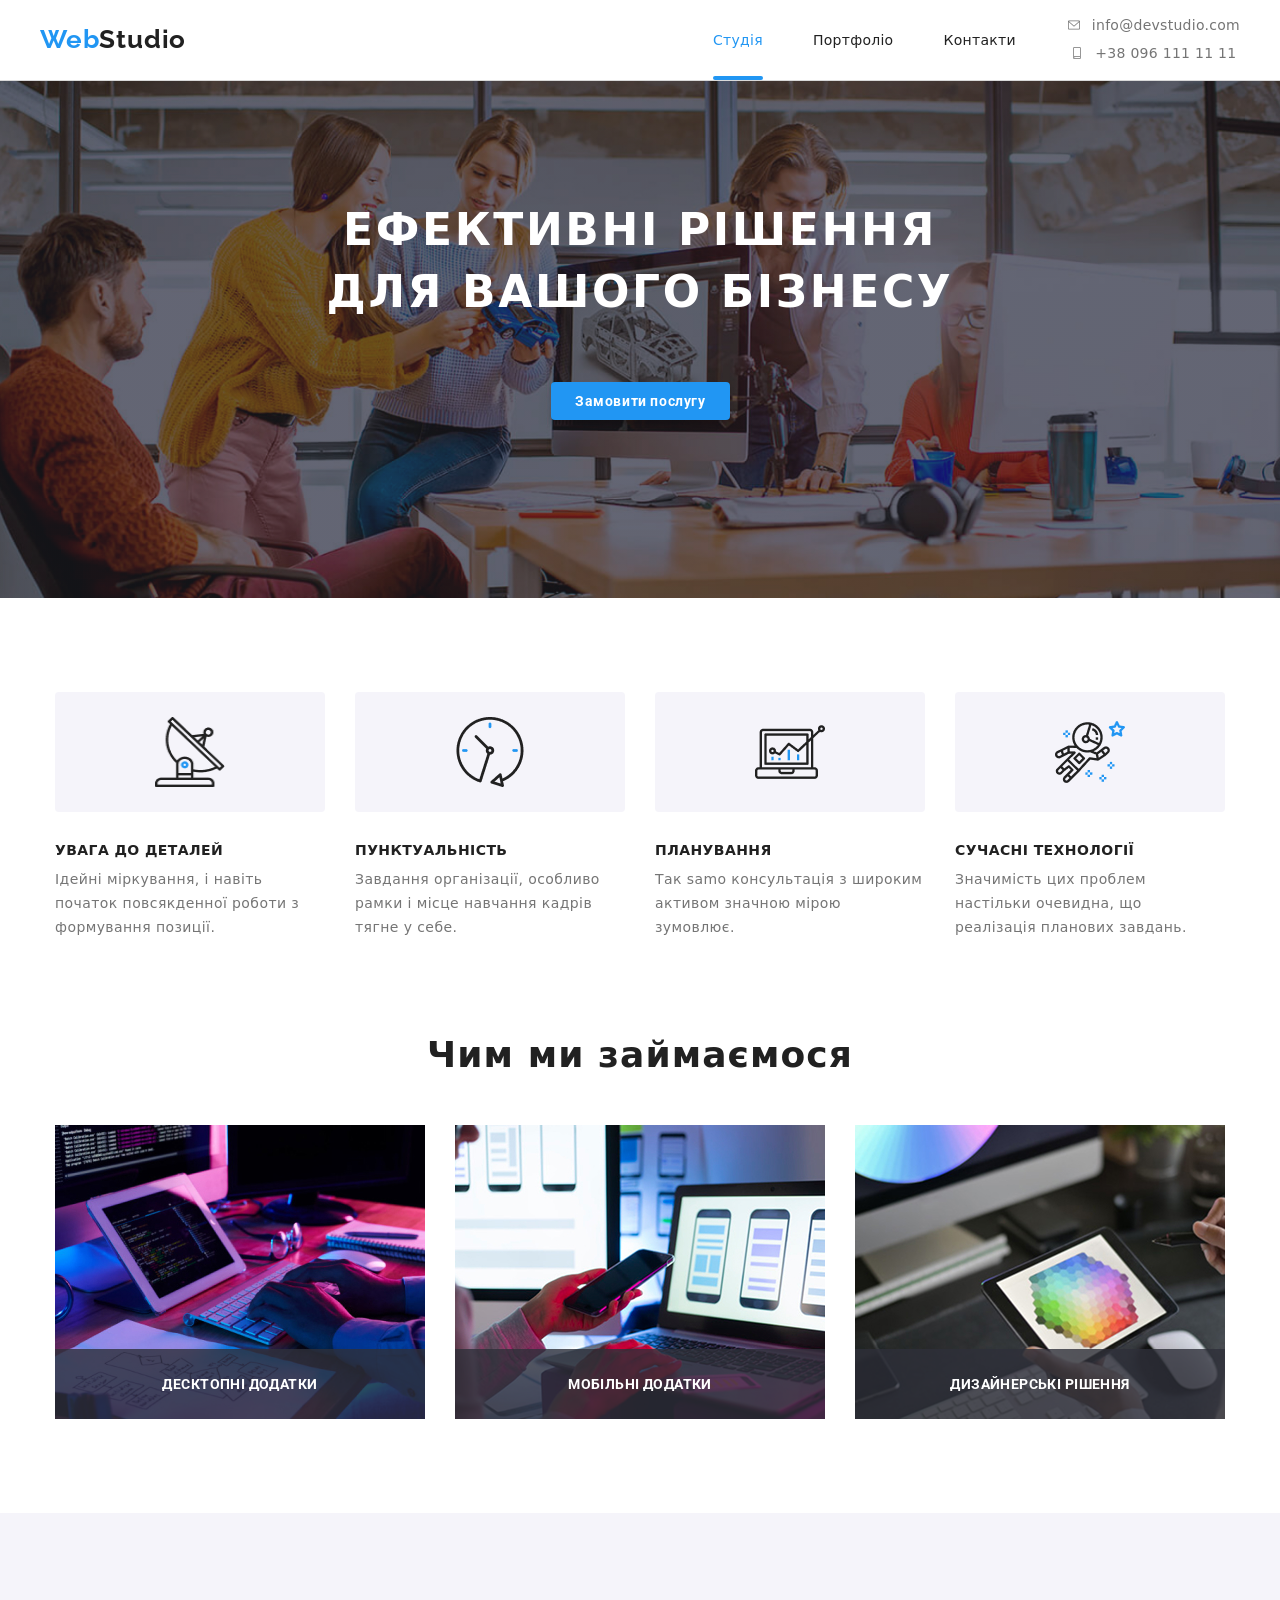
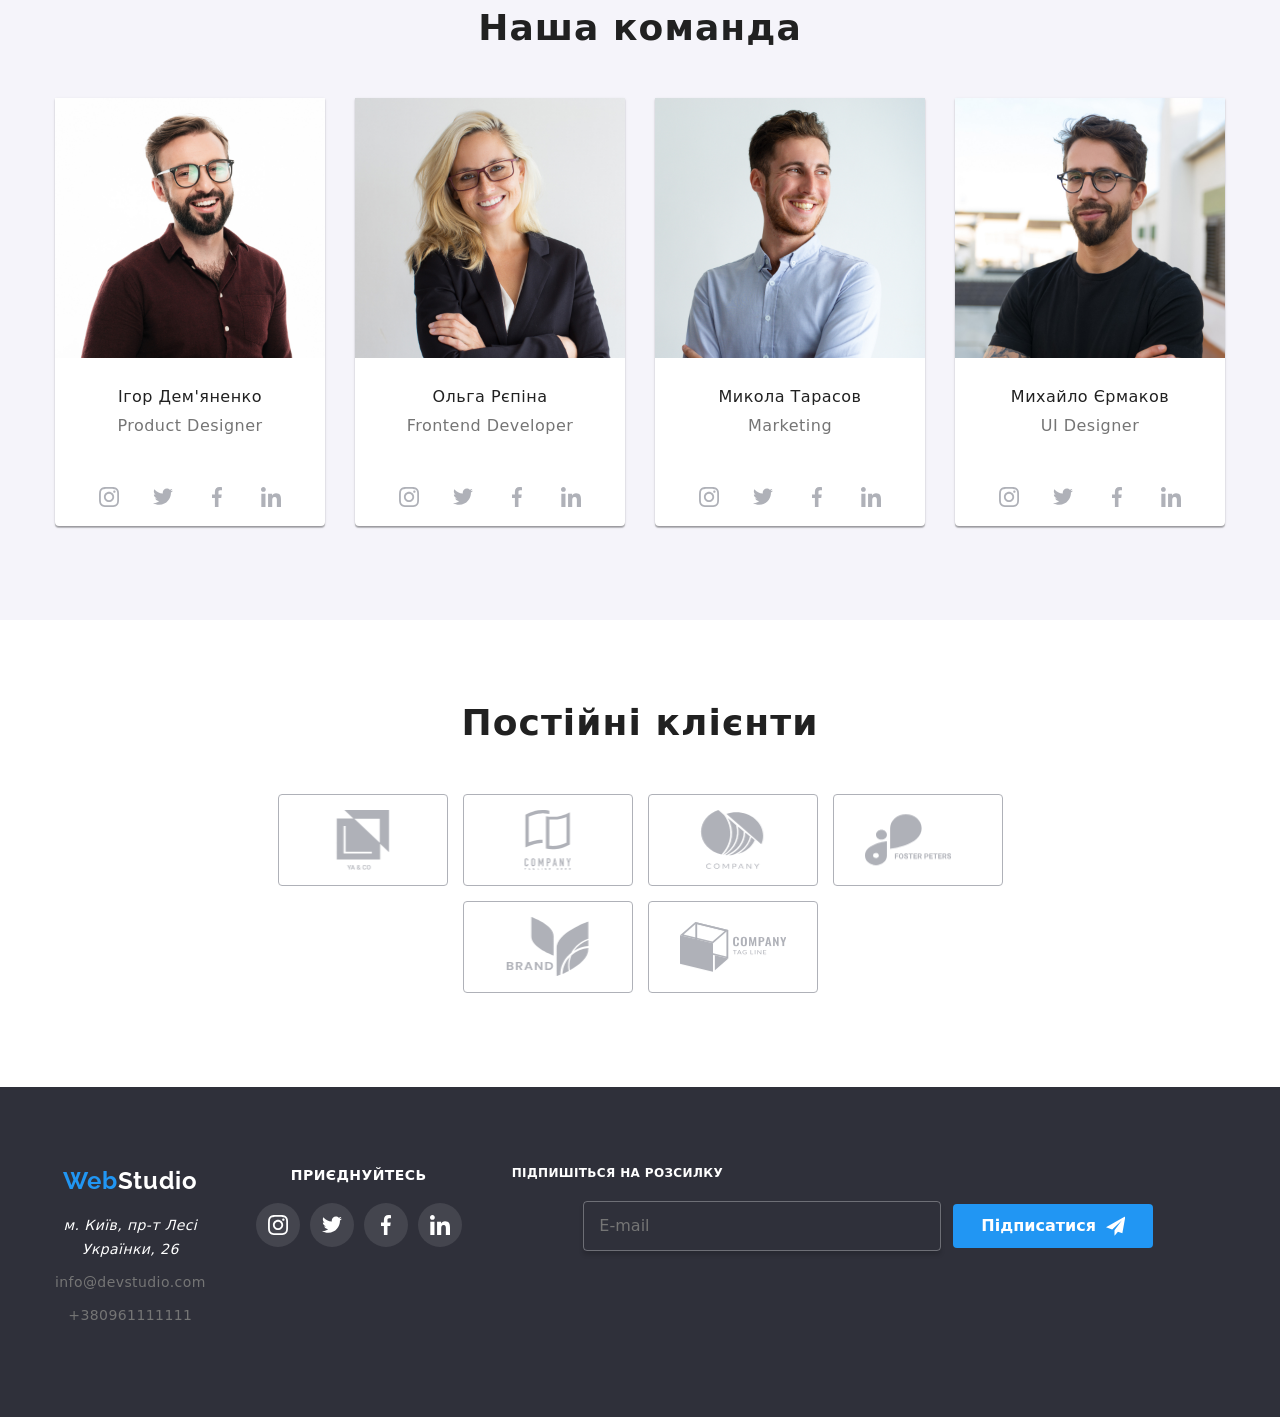
==== commit 192eacbc: "adaptive webstudio" ====
--- a/index.html
+++ b/index.html
@@ -27,43 +27,51 @@
   <body>
     <header class="header">
       <div class="container header__container">
-      <a class="header__logo animate__animated animate__fadeInUp" href="./"><span class="logo-blue">Web</span>Studio</a>
-      <nav class="header__nav">
-        <ul class="header__menu">
-          <li class="header__item">
-            <a href="./" class="header__link header__link--active">Студія</a>
-          </li>
-          <li class="header__item">
-            <a href="./portfolio.html" class="header__link">Портфоліо</a>
-          </li>
-          <li class="header__item">
-            <a href="./" class="header__link">Контакти</a>
-          </li>
-        </ul>
-      </nav>
-      <address class="header__contacts">
-        <ul class="header__contacts-list">
-
-          <li class="header__item">
-             <a href="./" class="header__contact">
-            <svg class="header__icons">
-              <use class="header__icon" href="./img/symbol-defs.svg#icon-email"></use>
-            </svg>
-            info@devstudio.com
-             </a>
-
-          </li>
-          <li class="header__item">
-            <a href="./" class="header__contact">
-             <svg class="header__icons">
-              <use class="header__icon" href="./img/symbol-defs.svg#icon-number"></use>
-            </svg>
-            +380961111111
-          </a>
-          </li>
-        
-        </ul>
-      </address>
+      <a class="header__logo" href="./"><span class="logo-blue">Web</span>Studio</a>
+      <input
+        class="header__menu-toggle"
+        type="checkbox"
+        id="menu-toggle"
+        aria-label="Відкрити меню"
+      />
+      <label class="header__menu-btn" for="menu-toggle">
+        <span class="header__menu-icon"></span>
+      </label>
+      <div class="header__menu" id="mobile-menu">
+        <nav class="header__nav">
+          <ul class="header__menu-list">
+            <li class="header__item">
+              <a href="./" class="header__link header__link--active">Студія</a>
+            </li>
+            <li class="header__item">
+              <a href="./portfolio.html" class="header__link">Портфоліо</a>
+            </li>
+            <li class="header__item">
+              <a href="./" class="header__link">Контакти</a>
+            </li>
+          </ul>
+        </nav>
+        <address class="header__contacts">
+          <ul class="header__contacts-list">
+            <li class="header__item">
+              <a href="mailto:info@devstudio.com" class="header__contact">
+                <svg class="header__icons" width="16" height="12" aria-hidden="true">
+                  <use href="./img/symbol-defs.svg#icon-email"></use>
+                </svg>
+                info@devstudio.com
+              </a>
+            </li>
+            <li class="header__item">
+              <a href="tel:+380961111111" class="header__contact">
+                <svg class="header__icons" width="16" height="12" aria-hidden="true">
+                  <use href="./img/symbol-defs.svg#icon-number"></use>
+                </svg>
+                +38 096 111 11 11
+              </a>
+            </li>
+          </ul>
+        </address>
+      </div>
     </div>
     </header>
 
--- a/css/main.min.css
+++ b/css/main.min.css
@@ -1 +1 @@
-.footer__logo,.header__logo{font-family:"Raleway",sans-serif;text-decoration:none;font-weight:700;font-size:26px;letter-spacing:.8px}.footer__social,.team__social{width:44px;height:44px;display:flex;justify-content:center;align-items:center;border-radius:50%}button.btn,.btn,.portfolio__filters-btn{border-radius:4px;border:none;background-color:#2196f3;color:#fff;font-weight:700}.container{width:1200px;padding:0 15px;margin:0 auto}.header{border-bottom:1px solid #d9d9d9}.header__container{display:flex;justify-content:space-between;align-items:center;gap:0}.header__icons{width:16px;height:12px;fill:#757575;transition:fill 250ms cubic-bezier(0.4, 0, 0.2, 1)}.header__menu{display:flex;justify-content:center;align-items:center;gap:0;gap:50px;align-items:center}.header__contacts-list{display:flex;justify-content:center;align-items:center;gap:0;gap:50px}.header__contacts{font-style:normal}.header__logo{color:#212121;padding:25px 0}.header__link{position:relative;display:block;padding:32px 0;text-decoration:none;font-size:14px;font-weight:500;letter-spacing:.28px;color:#212121;transition:color 250ms cubic-bezier(0.4, 0, 0.2, 1)}.header__link:hover{color:#2196f3}.header__link::after{content:"";position:absolute;left:0;bottom:0;width:100%;height:4px;border-radius:2px;background-color:#2196f3;transform:scaleX(0);transform-origin:left;transition:transform 250ms cubic-bezier(0.4, 0, 0.2, 1)}.header__link:hover::after,.header__link--active::after{transform:scaleX(1)}.header__contact{display:inline-block;text-decoration:none;color:#757575;transition:color 250ms cubic-bezier(0.4, 0, 0.2, 1)}.header__contact:hover{color:#2196f3}.header__contact:hover .header__icons{fill:#2196f3}.logo-blue{color:#2196f3}.logo-white{color:#fff}.header__logo{animation:fadeInUp 1s ease}.hero{background-color:#2f303a;padding:200px 0 280px;background-image:linear-gradient(rgba(47, 48, 58, 0.4), rgba(47, 48, 58, 0.4)),url("../img/work.jpg");background-repeat:no-repeat;background-size:cover}.hero__title{margin:0 auto 30px;width:696px;height:120px;line-height:1.4;font-weight:900;font-size:44px;letter-spacing:2.64px;text-align:center;text-transform:uppercase;color:#fff}.hero__button{display:flex;justify-content:center;align-items:center;gap:0;border-radius:4px}.backdrop{position:fixed;top:0;left:0;width:100%;height:100%;opacity:1;transition:opacity 250ms cubic-bezier(0.4, 0, 0.2, 1),visibility 250ms cubic-bezier(0.4, 0, 0.2, 1)}.backdrop.is-hidden{opacity:0;visibility:hidden;pointer-events:none}.backdrop.is-hidden .modal{transform:translate(-50%, -50%) scale(0.5);opacity:0}.no-scroll{overflow:hidden}.modal{position:relative;top:50%;left:50%;max-width:528px;max-height:581px;padding:40px 40px;background-color:#fff;transform:translate(-50%, -50%);border-radius:4px;box-shadow:0 2px 1px 0 rgba(0,0,0,.2),0 1px 1px 0 rgba(0,0,0,.14),0 1px 3px 0 rgba(0,0,0,.12);transform:translate(-50%, -50%) scale(1);transition:transform 250ms cubic-bezier(0.4, 0, 0.2, 1),opacity 250ms cubic-bezier(0.4, 0, 0.2, 1);opacity:1}.modal__close{position:absolute;top:15px;right:15px;border:1px solid rgba(0,0,0,.1)}.modal__close:hover{color:#2196f3}.modal__text{color:#212121;text-align:center;font-family:Roboto;font-size:20px;font-style:normal;font-weight:700;line-height:normal;letter-spacing:.6px;padding-bottom:12px}.details{padding-top:94px}.details__list{display:flex;justify-content:space-between;align-items:flex-start;gap:0;gap:30px}.details__item:nth-child(2) .details__title::before{background-image:url("../img/clock.png")}.details__item:nth-child(3) .details__title::before{background-image:url("../img/diagram.png")}.details__item:nth-child(4) .details__title::before{background-image:url("../img/astronaut.png")}.details__title{margin-bottom:10px;font-weight:700;font-size:14px;letter-spacing:.42px;text-transform:uppercase;color:#212121}.details__title::before{content:"";display:inline-block;width:250px;height:120px;margin-bottom:30px;border-radius:4px;background-color:#f5f4fa;background-image:url("../img/Group.png");background-repeat:no-repeat;background-position:center;background-size:70px 70px}.details__text{line-height:1.7;font-weight:400;font-size:14px;letter-spacing:.42px;color:#757575}.services{padding:94px 0}.services__list{display:flex;justify-content:center;align-items:center;gap:0;gap:30px}.services__item{position:relative}.services__title{margin-bottom:50px;font-weight:700;font-size:36px;text-align:center;letter-spacing:1.08px;color:#212121}.services__text{position:absolute;bottom:0;left:0;width:100%;height:70px;display:flex;justify-content:center;align-items:center;gap:0;background:rgba(47,48,58,.8);font-family:"Roboto";font-weight:700;font-size:14px;line-height:1;letter-spacing:.03em;text-transform:uppercase;color:#fff}.team{background-color:#f5f4fa;padding:94px 0}.team__title{margin-bottom:50px;font-weight:700;font-size:36px;text-align:center;letter-spacing:1.08px;color:#212121}.team__list{display:flex;justify-content:space-between;align-items:center;gap:0;gap:30px}.team__item{width:270px;height:428px;border-radius:0 0 4px 4px;background:#fff;box-shadow:0 1px 3px rgba(0,0,0,.12),0 1px 1px rgba(0,0,0,.14),0 2px 1px rgba(0,0,0,.2)}.team__img{width:270px;height:260px;margin-bottom:30px}.team__name{font-weight:500;font-size:16px;letter-spacing:.48px;text-align:center;color:#212121;margin-bottom:10px}.team__role{font-weight:400;font-size:16px;letter-spacing:.48px;text-align:center;color:#757575}.team__icons{display:flex;justify-content:center;align-items:center;gap:0;gap:10px;margin-top:16px;fill:#afb1b8}.team__social{transition:all 250ms cubic-bezier(0.4, 0, 0.2, 1)}.team__social:hover{background-color:#2196f3}.team__social:hover .team__icon{fill:#fff}.team__icon{width:20px;height:20px;transition:all 250ms cubic-bezier(0.4, 0, 0.2, 1)}.clients{padding:82px 215px 94px}.clients__title{font-weight:700;font-size:36px;text-align:center;letter-spacing:1.08px;color:#212121;padding-bottom:50px;letter-spacing:.03em}.clients__list{display:flex;justify-content:center;align-items:center;gap:0;gap:30px}.clients__item{width:170px;height:92px;display:flex;justify-content:center;align-items:center;gap:0;border:1px solid #afb1b8;border-radius:4px;fill:#afb1b8;transition:border fill cubic-bezier(0.4, 0, 0.2, 1)}.clients__item:hover{border:1px solid #2196f3;fill:#2196f3}.clients__icon{width:106px;height:60px;transition:transform 250ms linear}.clients__icon:hover{animation:heartBeat 1s linear}.footer{background-color:#2f303a;padding:60px 0}.footer .container{display:flex;justify-content:flex-start;align-items:flex-start;gap:0;gap:70px}.footer__logo-wrap{margin-bottom:20px}.footer__logo{color:#2196f3}.footer__item{font-weight:400;font-size:14px;line-height:1.7;letter-spacing:.42px;color:#fff;margin-bottom:9px}.footer__link{text-decoration:none;color:#757575}.footer__link:hover{color:#fff}.footer__title{font-weight:700;font-size:14px;letter-spacing:.42px;color:#fff}.footer__icons{display:flex;gap:10px;margin-top:20px}.footer__social{transition:all 250ms cubic-bezier(0.4, 0, 0.2, 1);display:flex;justify-content:center;align-items:center;gap:0;background:hsla(0,0%,100%,.1);fill:#fff}.footer__social:hover{background-color:#2196f3}.footer__icon-svg{width:20px;height:20px}.footer__form-title{font-weight:700;font-size:14px;text-transform:uppercase;letter-spacing:.03em;color:#fff;margin-bottom:20px}.footer__join{display:flex;justify-content:flex-start;align-items:center;gap:0;gap:12px}.footer__input{width:358px;padding:15px;border-radius:4px;border:1px solid hsla(0,0%,100%,.3);background:rgba(0,0,0,0);color:#fff;box-shadow:0 4px 4px rgba(0,0,0,.15)}.footer__button{display:flex;justify-content:flex-start;align-items:center;gap:0;margin-left:12px;padding:10px 28px;background-color:#2196f3;border:none;border-radius:4px;font-weight:700;font-size:16px;color:#fff;transition:background-color 250ms cubic-bezier(0.4, 0, 0.2, 1)}.footer__button:hover{background-color:rgb(12.8461538462,138.0961538462,237.6538461538)}.footer__button-icon{width:24px;height:24px;fill:#fff;margin-left:10px}.portfolio{padding:94px 0}.portfolio__filters{display:flex;justify-content:center;align-items:center;gap:8px;flex-wrap:wrap;justify-content:center;margin-bottom:50px}.portfolio__filters-btn{outline:none;font-family:inherit;font-size:16px;font-weight:500;line-height:1.6;letter-spacing:.48px;color:#212121;background-color:#f5f4fa;padding:6px 24px;border:1px solid rgba(0,0,0,0);border-radius:4px;cursor:pointer;transition:background-color 250ms cubic-bezier(0.4, 0, 0.2, 1),color 250ms cubic-bezier(0.4, 0, 0.2, 1),border-color 250ms cubic-bezier(0.4, 0, 0.2, 1)}.portfolio__filters-btn:hover,.portfolio__filters-btn:focus{background-color:#2196f3;color:#f5f4fa;border-color:#2196f3}.portfolio__filters-btn:focus-visible{outline:2px solid #2196f3;outline-offset:2px}.portfolio__list{display:flex;justify-content:center;align-items:center;gap:30px;flex-wrap:wrap;justify-content:center}.portfolio__item{width:370px;background:rgba(0,0,0,0);transition:box-shadow 250ms cubic-bezier(0.4, 0, 0.2, 1)}.portfolio__item:hover{box-shadow:0 1px 1px rgba(0,0,0,.12),0 4px 4px rgba(0,0,0,.06),1px 4px 6px rgba(0,0,0,.16)}.portfolio__item:hover .portfolio__overlay{transform:translateY(0)}.portfolio__thumb{position:relative;overflow:hidden}.portfolio__img{width:100%;height:auto;aspect-ratio:370/294;-o-object-fit:cover;object-fit:cover;display:block}.portfolio__overlay{position:absolute;top:0;left:0;width:100%;height:100%;background-color:rgba(33,150,243,.9);color:#f5f4fa;display:flex;align-items:center;justify-content:center;font-size:18px;font-weight:400;line-height:28px;letter-spacing:.54px;padding:63px 24px;transform:translateY(100%);transition:transform 250ms cubic-bezier(0.4, 0, 0.2, 1)}.portfolio__title{margin:20px 24px 4px;font-weight:700;font-size:18px;letter-spacing:1.08px;color:#212121}.portfolio__category{margin:0 24px 20px;font-weight:400;font-size:16px;letter-spacing:.48px;color:#757575}.modal__input-wrap{position:relative;margin-bottom:10px}.modal__label{color:#757575;font-family:Roboto;font-size:12px;font-style:normal;font-weight:400;line-height:normal;letter-spacing:.12px;margin-bottom:4px}.modal__input{padding-left:40px}.modal__icon{position:absolute;left:12px;transform:translateY(50%)}.btn{display:block;margin:30px auto 40px}.modal__input,.modal__textarea{width:448px;height:40px;padding:11px;border-radius:4px;border:1px solid rgba(33,33,33,.2)}.modal__input:focus,.modal__textarea:focus{border:1px solid #2196f3;outline:none}.modal__input-wrap:focus-within .modal__icon{fill:#2196f3}.modal__textarea{height:120px;margin-bottom:20px;font-weight:400;font-size:12px;letter-spacing:.01em;color:rgba(117,117,117,.5)}.modal__checkbox{color:#757575}.modal__checkbox a{color:#2196f3}button.btn{font-family:"Roboto",sans-serif;font-weight:700;font-size:16px;letter-spacing:.96px;line-height:30px;text-align:center;background-color:#2196f3;color:#fff;box-shadow:0 4px 4px 0 rgba(0,0,0,.15);padding:10px 32px}/*# sourceMappingURL=main.min.css.map */+.footer__logo,.header__logo{font-family:"Raleway",sans-serif;text-decoration:none;font-weight:700;font-size:26px;letter-spacing:.8px}.footer__social,.team__social{width:44px;height:44px;display:flex;justify-content:center;align-items:center;border-radius:50%}button.btn,.btn,.portfolio__filters-btn{border-radius:4px;border:none;background-color:#2196f3;color:#fff;font-weight:700}body{min-width:320px}img{max-width:100%;height:auto}.container{width:100%;padding:0 15px;margin:0 auto}@media screen and (min-width: 480px){.container{max-width:480px}}@media screen and (min-width: 768px){.container{max-width:768px}.container__contacts-list{flex-direction:column}}@media screen and (min-width: 1200px){.container{max-width:1200px}}.header{position:relative;border-bottom:1px solid #d9d9d9}.header__container{display:flex;justify-content:space-between;align-items:center;gap:0;padding:16px 0}.header__logo{color:#212121;font-size:20px;padding:0}.header__menu-toggle{position:absolute;width:1px;height:1px;margin:-1px;padding:0;overflow:hidden;clip:rect(0, 0, 0, 0);white-space:nowrap;border:0}.header__menu-btn{display:inline-flex;justify-content:center;align-items:center;width:40px;height:40px;cursor:pointer}.header__menu-icon{position:relative;display:block;width:24px;height:2px;background-color:#212121;transition:all 250ms cubic-bezier(0.4, 0, 0.2, 1)}.header__menu-icon::before,.header__menu-icon::after{content:"";position:absolute;left:0;width:24px;height:2px;background-color:#212121;transition:all 250ms cubic-bezier(0.4, 0, 0.2, 1)}.header__menu-icon::before{top:-8px}.header__menu-icon::after{top:8px}.header__icons{width:16px;height:12px;fill:#757575;transition:fill 250ms cubic-bezier(0.4, 0, 0.2, 1)}.header__menu-list{display:flex;justify-content:center;align-items:center;gap:0;flex-direction:column;gap:40px;margin-bottom:32px}.header__contacts-list{display:flex;justify-content:center;align-items:center;gap:0;flex-direction:column;gap:24px}.header__contacts{font-style:normal}.header__link{position:relative;display:block;padding:0;text-decoration:none;font-size:40px;font-weight:500;letter-spacing:.02em;line-height:1.175;color:#212121;transition:color 250ms cubic-bezier(0.4, 0, 0.2, 1)}.header__link:hover,.header__link--active{color:#2196f3}.header__link::after{display:none}.header__contact{display:inline-flex;align-items:center;gap:10px;text-decoration:none;font-size:24px;font-weight:500;letter-spacing:.02em;line-height:1.16;color:#757575;transition:color 250ms cubic-bezier(0.4, 0, 0.2, 1)}.header__contact:hover{color:#2196f3}.header__contact:hover .header__icons{fill:#2196f3}@media screen and (max-width: 767px){.header__menu-toggle:checked+.header__menu-btn .header__menu-icon{background-color:rgba(0,0,0,0)}.header__menu-toggle:checked+.header__menu-btn .header__menu-icon::before{top:0;transform:rotate(45deg)}.header__menu-toggle:checked+.header__menu-btn .header__menu-icon::after{top:0;transform:rotate(-45deg)}.header__menu{display:none;position:absolute;top:100%;left:0;z-index:100;width:100%;padding:40px;background-color:#fff;box-shadow:0 4px 4px rgba(0,0,0,.15);text-align:center}.header__menu-toggle:checked~.header__menu{display:block}}@media screen and (min-width: 480px){.header__logo{font-size:24px}}@media screen and (min-width: 768px){.header__container{padding:0}.header__logo{padding:25px 0;font-size:26px}.header__menu-toggle,.header__menu-btn{display:none}.header__menu{display:flex;position:static;align-items:center;gap:50px;width:auto;padding:0;background-color:rgba(0,0,0,0);box-shadow:none;text-align:left}.header__menu-list{flex-direction:row;gap:50px;margin-bottom:0}.header__contacts-list{flex-direction:column;gap:10px}.header__link{padding:32px 0;font-size:14px;letter-spacing:.28px;line-height:normal}.header__link::after{display:block;content:"";position:absolute;left:0;bottom:0;width:100%;height:4px;border-radius:2px;background-color:#2196f3;transform:scaleX(0);transform-origin:left;transition:transform 250ms cubic-bezier(0.4, 0, 0.2, 1)}.header__link:hover::after,.header__link--active::after{transform:scaleX(1)}.header__contact{font-size:14px;letter-spacing:.28px;line-height:normal}}@media screen and (max-width: 767px){body:has(.header__menu-toggle:checked){overflow:hidden}}.logo-blue{color:#2196f3}.logo-white{color:#fff}.header__logo{animation:fadeInUp 1s ease}.hero{background-color:#2f303a;padding:118px 0 138px;background-image:linear-gradient(rgba(47, 48, 58, 0.4), rgba(47, 48, 58, 0.4)),url("../img/work.jpg");background-repeat:no-repeat;background-size:cover;background-position:center}.hero__title{margin:0 auto 24px;width:100%;max-width:100%;height:auto;line-height:1.4;font-weight:900;font-size:26px;letter-spacing:1.56px;text-align:center;text-transform:uppercase;color:#fff}.hero__button{display:flex;justify-content:center;align-items:center;gap:0;border-radius:4px}@media screen and (min-width: 480px){.hero .hero{padding:148px 0 178px}.hero__title{max-width:380px;font-size:36px;letter-spacing:2.16px}}@media screen and (min-width: 768px){.hero .hero{padding:200px 0 220px}.hero__title{max-width:505px;font-size:44px;letter-spacing:2.64px;margin-bottom:30px}}@media screen and (min-width: 1200px){.hero .hero{padding:200px 0 280px}.hero__title{width:696px;max-width:696px}}.backdrop{position:fixed;top:0;left:0;width:100%;height:100%;opacity:1;transition:opacity 250ms cubic-bezier(0.4, 0, 0.2, 1),visibility 250ms cubic-bezier(0.4, 0, 0.2, 1)}.backdrop.is-hidden{opacity:0;visibility:hidden;pointer-events:none}.backdrop.is-hidden .modal{transform:translate(-50%, -50%) scale(0.5);opacity:0}.no-scroll{overflow:hidden}.modal{position:relative;top:50%;left:50%;max-width:528px;max-height:581px;padding:40px 40px;background-color:#fff;transform:translate(-50%, -50%);border-radius:4px;box-shadow:0 2px 1px 0 rgba(0,0,0,.2),0 1px 1px 0 rgba(0,0,0,.14),0 1px 3px 0 rgba(0,0,0,.12);transform:translate(-50%, -50%) scale(1);transition:transform 250ms cubic-bezier(0.4, 0, 0.2, 1),opacity 250ms cubic-bezier(0.4, 0, 0.2, 1);opacity:1}.modal__close{position:absolute;top:15px;right:15px;border:1px solid rgba(0,0,0,.1)}.modal__close:hover{color:#2196f3}.modal__text{color:#212121;text-align:center;font-family:Roboto;font-size:20px;font-style:normal;font-weight:700;line-height:normal;letter-spacing:.6px;padding-bottom:12px}.details{padding-top:60px;padding-bottom:60px}.details__list{display:flex;justify-content:flex-start;align-items:flex-start;gap:0;flex-direction:column;gap:64px}.details__item{width:100%;text-align:left}.details__item:nth-child(2) .details__title::before{background-image:url("../img/clock.png")}.details__item:nth-child(3) .details__title::before{background-image:url("../img/diagram.png")}.details__item:nth-child(4) .details__title::before{background-image:url("../img/astronaut.png")}.details__title{margin-bottom:10px;font-weight:700;font-size:14px;letter-spacing:.42px;text-transform:uppercase;color:#212121}.details__title::before{content:"";display:block;width:100%;height:120px;margin-bottom:30px;border-radius:4px;background-color:#f5f4fa;background-image:url("../img/Group.png");background-repeat:no-repeat;background-position:center;background-size:70px 70px}.details__text{line-height:1.7;font-weight:400;font-size:14px;letter-spacing:.42px;color:#757575}@media screen and (min-width: 768px){.details{padding-top:94px;padding-bottom:0}.details__list{flex-direction:row;flex-wrap:wrap;justify-content:center;gap:30px}.details__item{flex-basis:calc(50% - 15px);max-width:calc(50% - 15px)}}@media screen and (min-width: 1200px){.details__list{flex-wrap:nowrap;justify-content:space-between;gap:30px}.details__item{flex-basis:auto;max-width:270px}.details__title::before{width:270px}}.services{display:none;padding:60px 0}.services__list{display:flex;justify-content:center;align-items:center;gap:0;flex-direction:column;gap:30px}.services__item{position:relative;width:100%;max-width:100%}.services__img{width:100%;display:block}.services__title{margin-bottom:30px;font-weight:700;font-size:28px;text-align:center;letter-spacing:.84px;color:#212121}.services__text{position:absolute;bottom:0;left:0;width:100%;height:70px;display:flex;justify-content:center;align-items:center;gap:0;background:rgba(47,48,58,.8);font-family:"Roboto";font-weight:700;font-size:14px;line-height:1;letter-spacing:.03em;text-transform:uppercase;color:#fff}@media screen and (min-width: 1200px){.services{display:block;padding:94px 0}.services__list{flex-direction:row;flex-wrap:nowrap;justify-content:center}.services__item{flex-basis:auto;max-width:370px}.services__title{margin-bottom:50px;font-weight:700;font-size:36px;text-align:center;letter-spacing:1.08px;color:#212121}}.team{background-color:#f5f4fa;padding:60px 0}.team__title{margin-bottom:30px;font-weight:700;font-size:28px;text-align:center;letter-spacing:.84px;color:#212121}.team__list{display:flex;justify-content:center;align-items:center;gap:0;flex-direction:column;gap:30px}.team__item{width:100%;max-width:100%;height:auto;border-radius:0 0 4px 4px;background:#fff;box-shadow:0 1px 3px rgba(0,0,0,.12),0 1px 1px rgba(0,0,0,.14),0 2px 1px rgba(0,0,0,.2)}.team__img{width:100%;height:auto;margin-bottom:30px}.team__name{font-weight:500;font-size:16px;letter-spacing:.48px;text-align:center;color:#212121;margin-bottom:10px}.team__role{font-weight:400;font-size:16px;letter-spacing:.48px;text-align:center;color:#757575;padding-bottom:24px}.team__icons{display:flex;justify-content:center;align-items:center;gap:0;gap:10px;margin-top:16px;margin-bottom:24px;fill:#afb1b8}.team__social{transition:all 250ms cubic-bezier(0.4, 0, 0.2, 1)}.team__social:hover{background-color:#2196f3}.team__social:hover .team__icon{fill:#fff}.team__icon{width:20px;height:20px;transition:all 250ms cubic-bezier(0.4, 0, 0.2, 1)}@media screen and (min-width: 480px){.team__title{font-weight:700;font-size:32px;text-align:center;letter-spacing:.96px;color:#212121}}@media screen and (min-width: 768px){.team{padding:94px 0}.team__title{margin-bottom:50px;font-weight:700;font-size:36px;text-align:center;letter-spacing:1.08px;color:#212121}.team__list{flex-direction:row;flex-wrap:wrap;justify-content:center}.team__item{flex-basis:calc(50% - 15px);max-width:calc(50% - 15px)}}@media screen and (min-width: 1200px){.team__list{flex-wrap:nowrap;justify-content:space-between}.team__item{width:270px;max-width:270px;height:428px;flex-basis:auto}.team__img{width:270px;height:260px}}.clients{padding:82px 15px 94px}.clients__title{font-weight:700;font-size:36px;text-align:center;letter-spacing:1.08px;color:#212121;padding-bottom:50px;letter-spacing:.03em}.clients__list{display:flex;justify-content:center;align-items:center;gap:0;flex-wrap:wrap;gap:15px;justify-content:center}.clients__item{width:100%;max-width:170px;height:92px;display:flex;justify-content:center;align-items:center;gap:0;border:1px solid #afb1b8;border-radius:4px;fill:#afb1b8;transition:border fill cubic-bezier(0.4, 0, 0.2, 1)}.clients__item:hover{border:1px solid #2196f3;fill:#2196f3}.clients__icon{width:106px;height:60px;transition:transform 250ms linear}.clients__icon:hover{animation:heartBeat 1s linear}@media(min-width: 768px){.clients{padding:82px 40px 94px}}@media(min-width: 1200px){.clients{padding:82px 215px 94px}}.footer{background-color:#2f303a;padding:60px 0;width:100%}.footer .container{display:flex;justify-content:center;align-items:center;gap:40px;flex-direction:column;width:100%}.footer__contacts{text-align:center}.footer__logo-wrap{margin-bottom:20px;text-align:center;width:100%}.footer__logo{color:#2196f3;font-size:24px}.footer__item{font-weight:400;font-size:14px;line-height:1.7;letter-spacing:.42px;color:#fff;margin-bottom:9px;text-align:center}.footer__link{text-decoration:none;color:#757575}.footer__link:hover{color:#fff}.footer__title{font-weight:700;font-size:14px;letter-spacing:.42px;color:#fff;text-align:center;text-transform:uppercase}.footer__icons{display:flex;gap:10px;margin-top:20px;justify-content:center}.footer__social{transition:all 250ms cubic-bezier(0.4, 0, 0.2, 1);display:flex;justify-content:center;align-items:center;gap:0;background:hsla(0,0%,100%,.1);fill:#fff}.footer__social:hover{background-color:#2196f3}.footer__icon-svg{width:20px;height:20px}.footer__form{width:100%;display:flex;flex-direction:column;align-items:center}.footer__form-title{font-weight:700;font-size:12px;text-transform:uppercase;letter-spacing:.03em;color:#fff;margin-bottom:20px;text-align:center}.footer__join{display:flex;justify-content:center;align-items:center;gap:0;gap:12px;flex-direction:column;width:100%}.footer__input{width:100%;max-width:450px;padding:15px;border-radius:4px;border:1px solid hsla(0,0%,100%,.3);background:rgba(0,0,0,0);color:#fff;box-shadow:0 4px 4px rgba(0,0,0,.15)}.footer__button{display:flex;justify-content:center;align-items:center;gap:0;padding:10px 28px;background-color:#2196f3;border:none;border-radius:4px;font-weight:700;font-size:16px;color:#fff;transition:background-color 250ms cubic-bezier(0.4, 0, 0.2, 1);width:200px}.footer__button:hover{background-color:rgb(12.8461538462,138.0961538462,237.6538461538)}.footer__button-icon{width:24px;height:24px;fill:#fff;margin-left:10px}@media screen and (min-width: 768px){.footer{padding:80px 0}.footer .container{flex-direction:column;align-items:center;gap:50px}.footer__join{flex-direction:column}.footer__form-title,.footer__title,.footer__item,.footer__logo-wrap{text-align:center}.footer__icons{justify-content:center}}@media screen and (min-width: 1200px){.footer .container{flex-direction:row;align-items:flex-start;justify-content:space-between}.footer__form{align-items:flex-start}.footer__form-title{text-align:left}.footer__join{flex-direction:row}.footer__input{width:358px}}.portfolio{padding:94px 0}.portfolio__filters{display:flex;justify-content:center;align-items:center;gap:8px;flex-wrap:wrap;justify-content:center;margin-bottom:50px}.portfolio__filters-btn{outline:none;font-family:inherit;font-size:16px;font-weight:500;line-height:1.6;letter-spacing:.48px;color:#212121;background-color:#f5f4fa;padding:6px 24px;border:1px solid rgba(0,0,0,0);border-radius:4px;cursor:pointer;transition:background-color 250ms cubic-bezier(0.4, 0, 0.2, 1),color 250ms cubic-bezier(0.4, 0, 0.2, 1),border-color 250ms cubic-bezier(0.4, 0, 0.2, 1)}.portfolio__filters-btn:hover,.portfolio__filters-btn:focus{background-color:#2196f3;color:#f5f4fa;border-color:#2196f3}.portfolio__filters-btn:focus-visible{outline:2px solid #2196f3;outline-offset:2px}.portfolio__list{display:flex;justify-content:center;align-items:center;gap:30px;flex-wrap:wrap;justify-content:center}.portfolio__item{width:370px;background:rgba(0,0,0,0);transition:box-shadow 250ms cubic-bezier(0.4, 0, 0.2, 1)}.portfolio__item:hover{box-shadow:0 1px 1px rgba(0,0,0,.12),0 4px 4px rgba(0,0,0,.06),1px 4px 6px rgba(0,0,0,.16)}.portfolio__item:hover .portfolio__overlay{transform:translateY(0)}.portfolio__thumb{position:relative;overflow:hidden}.portfolio__img{width:100%;height:auto;aspect-ratio:370/294;-o-object-fit:cover;object-fit:cover;display:block}.portfolio__overlay{position:absolute;top:0;left:0;width:100%;height:100%;background-color:rgba(33,150,243,.9);color:#f5f4fa;display:flex;align-items:center;justify-content:center;font-size:18px;font-weight:400;line-height:28px;letter-spacing:.54px;padding:63px 24px;transform:translateY(100%);transition:transform 250ms cubic-bezier(0.4, 0, 0.2, 1)}.portfolio__title{margin:20px 24px 4px;font-weight:700;font-size:18px;letter-spacing:1.08px;color:#212121}.portfolio__category{margin:0 24px 20px;font-weight:400;font-size:16px;letter-spacing:.48px;color:#757575}.modal__input-wrap{position:relative;margin-bottom:10px}.modal__label{color:#757575;font-family:Roboto;font-size:12px;font-style:normal;font-weight:400;line-height:normal;letter-spacing:.12px;margin-bottom:4px}.modal__input{padding-left:40px}.modal__icon{position:absolute;left:12px;transform:translateY(50%)}.btn{display:block;margin:30px auto 40px}.modal__input,.modal__textarea{width:448px;height:40px;padding:11px;border-radius:4px;border:1px solid rgba(33,33,33,.2)}.modal__input:focus,.modal__textarea:focus{border:1px solid #2196f3;outline:none}.modal__input-wrap:focus-within .modal__icon{fill:#2196f3}.modal__textarea{height:120px;margin-bottom:20px;font-weight:400;font-size:12px;letter-spacing:.01em;color:rgba(117,117,117,.5)}.modal__checkbox{color:#757575}.modal__checkbox a{color:#2196f3}button.btn{display:flex;align-items:center;justify-content:center;font-family:"Roboto",sans-serif;font-weight:700;font-size:14px;line-height:1;letter-spacing:.6px;white-space:nowrap;background-color:#2196f3;color:#fff;box-shadow:0 4px 4px rgba(0,0,0,.15);padding:12px 24px;width:auto}/*# sourceMappingURL=main.min.css.map */
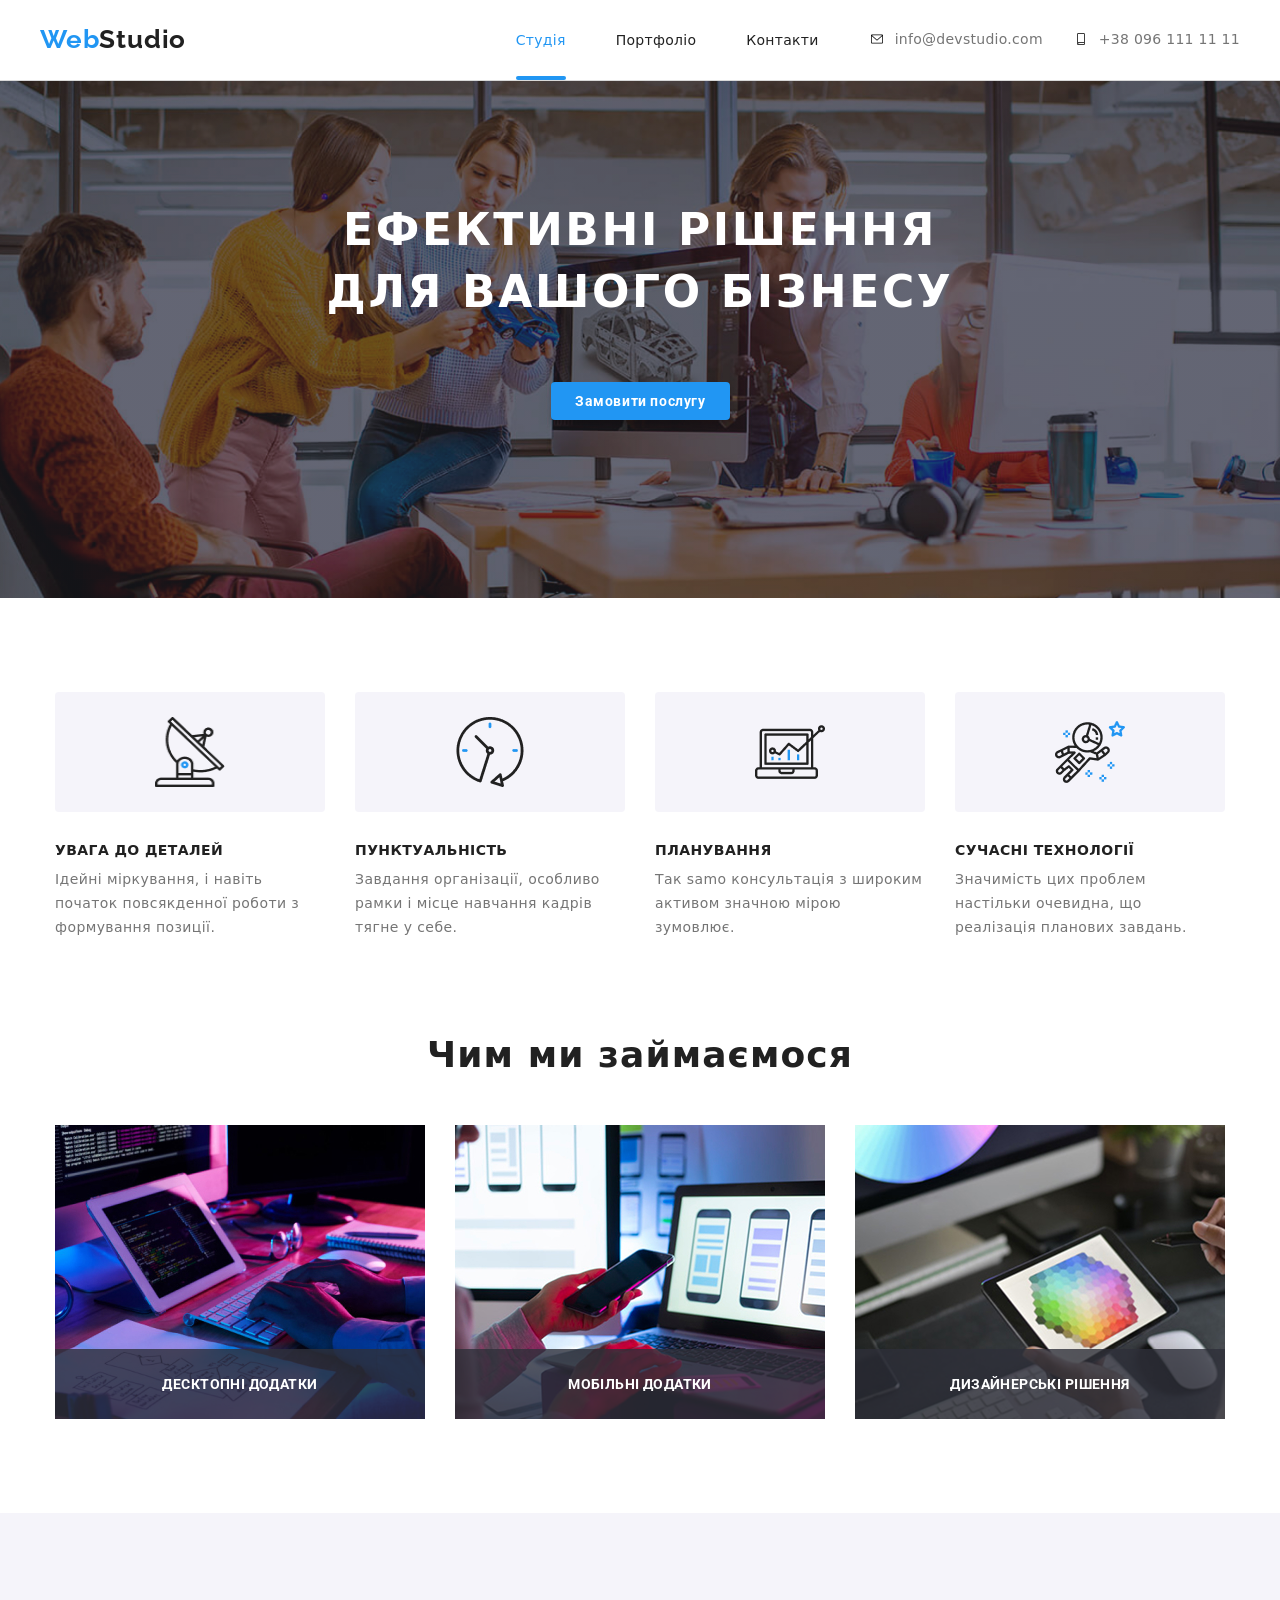
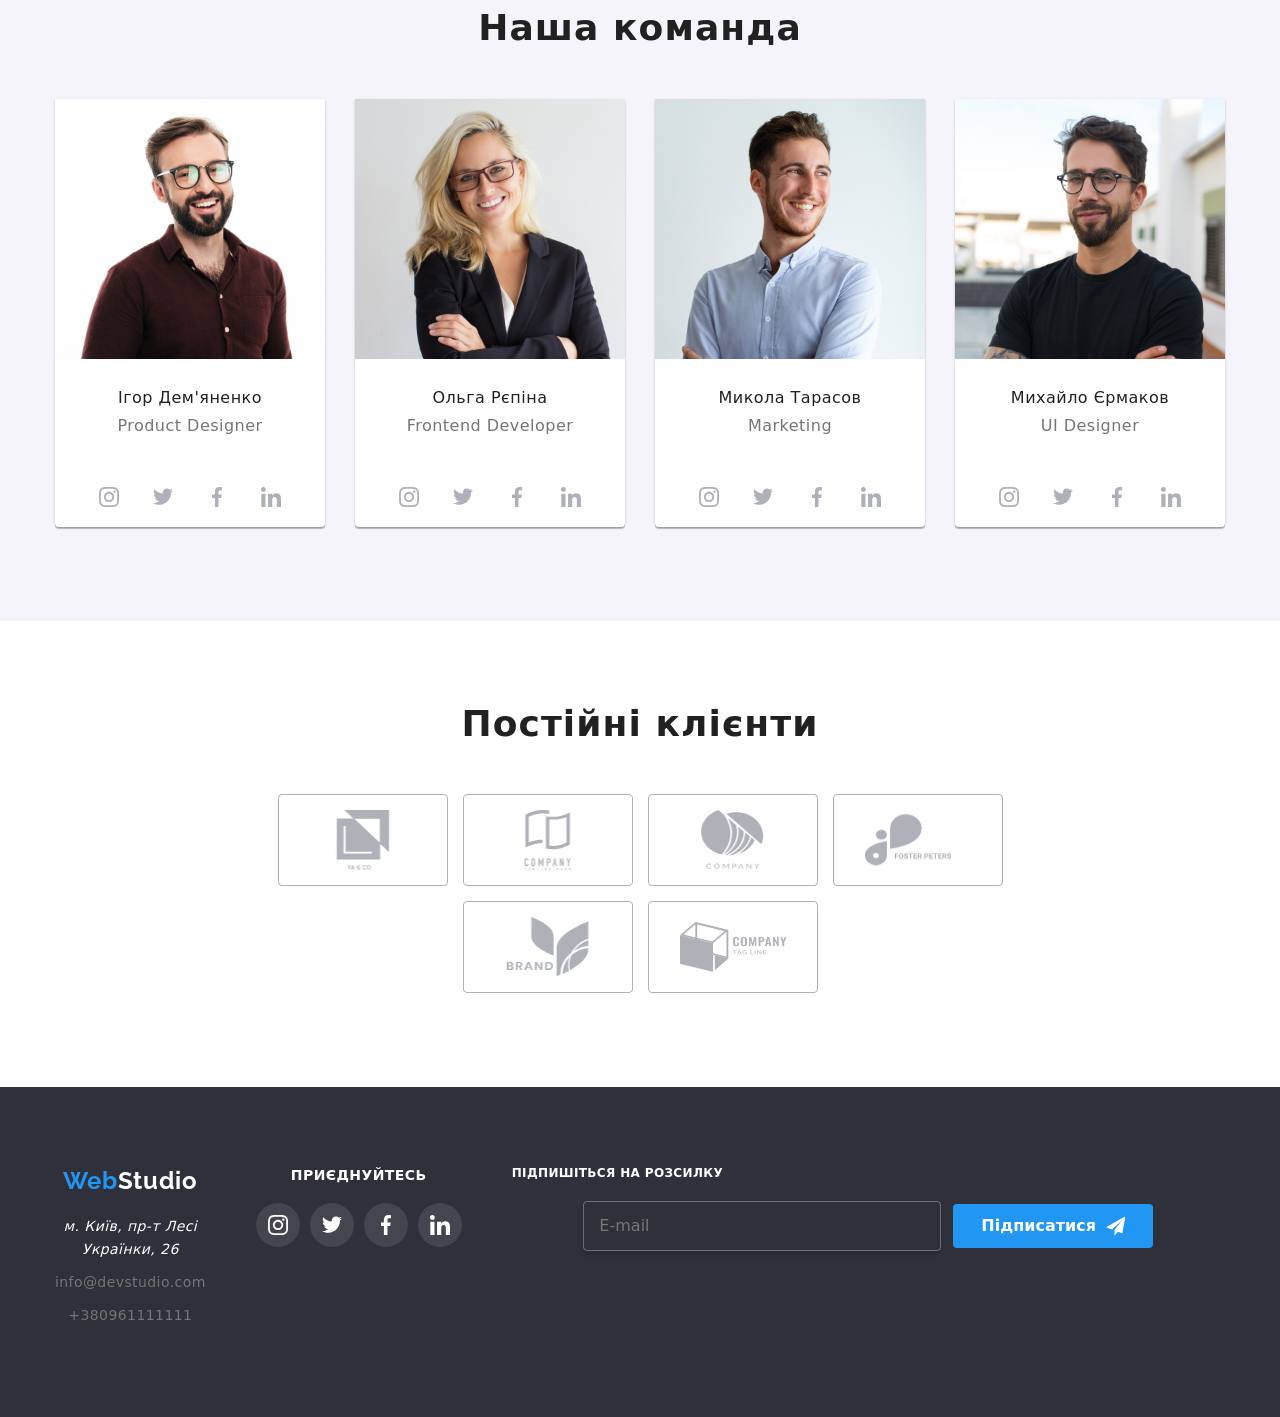
==== commit 24fcbc93: "toggle menu" ====
--- a/index.html
+++ b/index.html
@@ -28,16 +28,18 @@
     <header class="header">
       <div class="container header__container">
       <a class="header__logo" href="./"><span class="logo-blue">Web</span>Studio</a>
-      <input
-        class="header__menu-toggle"
-        type="checkbox"
-        id="menu-toggle"
-        aria-label="Відкрити меню"
-      />
-      <label class="header__menu-btn" for="menu-toggle">
-        <span class="header__menu-icon"></span>
-      </label>
-      <div class="header__menu" id="mobile-menu">
+      <button
+      class="header__menu-btn js-open-menu"
+      aria-expanded="false"
+      aria-controls="mobile-menu"
+    >
+      <span class="header__menu-icon"></span>
+    </button>
+
+    <div class="header__menu js-menu-container" id="mobile-menu">
+      <button class="header__close-btn js-close-menu">
+        ✕
+      </button>
         <nav class="header__nav">
           <ul class="header__menu-list">
             <li class="header__item">
@@ -62,7 +64,7 @@
               </a>
             </li>
             <li class="header__item">
-              <a href="tel:+380961111111" class="header__contact">
+              <a href="tel:+380961111111" class="header__contact header__contact--phone">
                 <svg class="header__icons" width="16" height="12" aria-hidden="true">
                   <use href="./img/symbol-defs.svg#icon-number"></use>
                 </svg>
@@ -71,6 +73,20 @@
             </li>
           </ul>
         </address>
+        <ul class="socials">
+  <li class="social__item">
+    <a href="#" class="social__link">Instagram</a>
+  </li>
+  <li class="social__item">
+    <a href="#" class="social__link">Twitter</a>
+  </li>
+  <li class="social__item">
+    <a href="#" class="social__link">Facebook</a>
+  </li>
+  <li class="social__item">
+    <a href="#" class="social__link">LinkedIn</a>
+  </li>
+</ul>
       </div>
     </div>
     </header>
@@ -404,6 +420,8 @@
         
     </div>
     </footer>
+    <script defer src="js/mobile_menu.js"></script>
      <script src="./js/modal.js"></script>
+      
   </body>
 </html>
--- a/css/main.min.css
+++ b/css/main.min.css
@@ -1 +1 @@
-.footer__logo,.header__logo{font-family:"Raleway",sans-serif;text-decoration:none;font-weight:700;font-size:26px;letter-spacing:.8px}.footer__social,.team__social{width:44px;height:44px;display:flex;justify-content:center;align-items:center;border-radius:50%}button.btn,.btn,.portfolio__filters-btn{border-radius:4px;border:none;background-color:#2196f3;color:#fff;font-weight:700}body{min-width:320px}img{max-width:100%;height:auto}.container{width:100%;padding:0 15px;margin:0 auto}@media screen and (min-width: 480px){.container{max-width:480px}}@media screen and (min-width: 768px){.container{max-width:768px}.container__contacts-list{flex-direction:column}}@media screen and (min-width: 1200px){.container{max-width:1200px}}.header{position:relative;border-bottom:1px solid #d9d9d9}.header__container{display:flex;justify-content:space-between;align-items:center;gap:0;padding:16px 0}.header__logo{color:#212121;font-size:20px;padding:0}.header__menu-toggle{position:absolute;width:1px;height:1px;margin:-1px;padding:0;overflow:hidden;clip:rect(0, 0, 0, 0);white-space:nowrap;border:0}.header__menu-btn{display:inline-flex;justify-content:center;align-items:center;width:40px;height:40px;cursor:pointer}.header__menu-icon{position:relative;display:block;width:24px;height:2px;background-color:#212121;transition:all 250ms cubic-bezier(0.4, 0, 0.2, 1)}.header__menu-icon::before,.header__menu-icon::after{content:"";position:absolute;left:0;width:24px;height:2px;background-color:#212121;transition:all 250ms cubic-bezier(0.4, 0, 0.2, 1)}.header__menu-icon::before{top:-8px}.header__menu-icon::after{top:8px}.header__icons{width:16px;height:12px;fill:#757575;transition:fill 250ms cubic-bezier(0.4, 0, 0.2, 1)}.header__menu-list{display:flex;justify-content:center;align-items:center;gap:0;flex-direction:column;gap:40px;margin-bottom:32px}.header__contacts-list{display:flex;justify-content:center;align-items:center;gap:0;flex-direction:column;gap:24px}.header__contacts{font-style:normal}.header__link{position:relative;display:block;padding:0;text-decoration:none;font-size:40px;font-weight:500;letter-spacing:.02em;line-height:1.175;color:#212121;transition:color 250ms cubic-bezier(0.4, 0, 0.2, 1)}.header__link:hover,.header__link--active{color:#2196f3}.header__link::after{display:none}.header__contact{display:inline-flex;align-items:center;gap:10px;text-decoration:none;font-size:24px;font-weight:500;letter-spacing:.02em;line-height:1.16;color:#757575;transition:color 250ms cubic-bezier(0.4, 0, 0.2, 1)}.header__contact:hover{color:#2196f3}.header__contact:hover .header__icons{fill:#2196f3}@media screen and (max-width: 767px){.header__menu-toggle:checked+.header__menu-btn .header__menu-icon{background-color:rgba(0,0,0,0)}.header__menu-toggle:checked+.header__menu-btn .header__menu-icon::before{top:0;transform:rotate(45deg)}.header__menu-toggle:checked+.header__menu-btn .header__menu-icon::after{top:0;transform:rotate(-45deg)}.header__menu{display:none;position:absolute;top:100%;left:0;z-index:100;width:100%;padding:40px;background-color:#fff;box-shadow:0 4px 4px rgba(0,0,0,.15);text-align:center}.header__menu-toggle:checked~.header__menu{display:block}}@media screen and (min-width: 480px){.header__logo{font-size:24px}}@media screen and (min-width: 768px){.header__container{padding:0}.header__logo{padding:25px 0;font-size:26px}.header__menu-toggle,.header__menu-btn{display:none}.header__menu{display:flex;position:static;align-items:center;gap:50px;width:auto;padding:0;background-color:rgba(0,0,0,0);box-shadow:none;text-align:left}.header__menu-list{flex-direction:row;gap:50px;margin-bottom:0}.header__contacts-list{flex-direction:column;gap:10px}.header__link{padding:32px 0;font-size:14px;letter-spacing:.28px;line-height:normal}.header__link::after{display:block;content:"";position:absolute;left:0;bottom:0;width:100%;height:4px;border-radius:2px;background-color:#2196f3;transform:scaleX(0);transform-origin:left;transition:transform 250ms cubic-bezier(0.4, 0, 0.2, 1)}.header__link:hover::after,.header__link--active::after{transform:scaleX(1)}.header__contact{font-size:14px;letter-spacing:.28px;line-height:normal}}@media screen and (max-width: 767px){body:has(.header__menu-toggle:checked){overflow:hidden}}.logo-blue{color:#2196f3}.logo-white{color:#fff}.header__logo{animation:fadeInUp 1s ease}.hero{background-color:#2f303a;padding:118px 0 138px;background-image:linear-gradient(rgba(47, 48, 58, 0.4), rgba(47, 48, 58, 0.4)),url("../img/work.jpg");background-repeat:no-repeat;background-size:cover;background-position:center}.hero__title{margin:0 auto 24px;width:100%;max-width:100%;height:auto;line-height:1.4;font-weight:900;font-size:26px;letter-spacing:1.56px;text-align:center;text-transform:uppercase;color:#fff}.hero__button{display:flex;justify-content:center;align-items:center;gap:0;border-radius:4px}@media screen and (min-width: 480px){.hero .hero{padding:148px 0 178px}.hero__title{max-width:380px;font-size:36px;letter-spacing:2.16px}}@media screen and (min-width: 768px){.hero .hero{padding:200px 0 220px}.hero__title{max-width:505px;font-size:44px;letter-spacing:2.64px;margin-bottom:30px}}@media screen and (min-width: 1200px){.hero .hero{padding:200px 0 280px}.hero__title{width:696px;max-width:696px}}.backdrop{position:fixed;top:0;left:0;width:100%;height:100%;opacity:1;transition:opacity 250ms cubic-bezier(0.4, 0, 0.2, 1),visibility 250ms cubic-bezier(0.4, 0, 0.2, 1)}.backdrop.is-hidden{opacity:0;visibility:hidden;pointer-events:none}.backdrop.is-hidden .modal{transform:translate(-50%, -50%) scale(0.5);opacity:0}.no-scroll{overflow:hidden}.modal{position:relative;top:50%;left:50%;max-width:528px;max-height:581px;padding:40px 40px;background-color:#fff;transform:translate(-50%, -50%);border-radius:4px;box-shadow:0 2px 1px 0 rgba(0,0,0,.2),0 1px 1px 0 rgba(0,0,0,.14),0 1px 3px 0 rgba(0,0,0,.12);transform:translate(-50%, -50%) scale(1);transition:transform 250ms cubic-bezier(0.4, 0, 0.2, 1),opacity 250ms cubic-bezier(0.4, 0, 0.2, 1);opacity:1}.modal__close{position:absolute;top:15px;right:15px;border:1px solid rgba(0,0,0,.1)}.modal__close:hover{color:#2196f3}.modal__text{color:#212121;text-align:center;font-family:Roboto;font-size:20px;font-style:normal;font-weight:700;line-height:normal;letter-spacing:.6px;padding-bottom:12px}.details{padding-top:60px;padding-bottom:60px}.details__list{display:flex;justify-content:flex-start;align-items:flex-start;gap:0;flex-direction:column;gap:64px}.details__item{width:100%;text-align:left}.details__item:nth-child(2) .details__title::before{background-image:url("../img/clock.png")}.details__item:nth-child(3) .details__title::before{background-image:url("../img/diagram.png")}.details__item:nth-child(4) .details__title::before{background-image:url("../img/astronaut.png")}.details__title{margin-bottom:10px;font-weight:700;font-size:14px;letter-spacing:.42px;text-transform:uppercase;color:#212121}.details__title::before{content:"";display:block;width:100%;height:120px;margin-bottom:30px;border-radius:4px;background-color:#f5f4fa;background-image:url("../img/Group.png");background-repeat:no-repeat;background-position:center;background-size:70px 70px}.details__text{line-height:1.7;font-weight:400;font-size:14px;letter-spacing:.42px;color:#757575}@media screen and (min-width: 768px){.details{padding-top:94px;padding-bottom:0}.details__list{flex-direction:row;flex-wrap:wrap;justify-content:center;gap:30px}.details__item{flex-basis:calc(50% - 15px);max-width:calc(50% - 15px)}}@media screen and (min-width: 1200px){.details__list{flex-wrap:nowrap;justify-content:space-between;gap:30px}.details__item{flex-basis:auto;max-width:270px}.details__title::before{width:270px}}.services{display:none;padding:60px 0}.services__list{display:flex;justify-content:center;align-items:center;gap:0;flex-direction:column;gap:30px}.services__item{position:relative;width:100%;max-width:100%}.services__img{width:100%;display:block}.services__title{margin-bottom:30px;font-weight:700;font-size:28px;text-align:center;letter-spacing:.84px;color:#212121}.services__text{position:absolute;bottom:0;left:0;width:100%;height:70px;display:flex;justify-content:center;align-items:center;gap:0;background:rgba(47,48,58,.8);font-family:"Roboto";font-weight:700;font-size:14px;line-height:1;letter-spacing:.03em;text-transform:uppercase;color:#fff}@media screen and (min-width: 1200px){.services{display:block;padding:94px 0}.services__list{flex-direction:row;flex-wrap:nowrap;justify-content:center}.services__item{flex-basis:auto;max-width:370px}.services__title{margin-bottom:50px;font-weight:700;font-size:36px;text-align:center;letter-spacing:1.08px;color:#212121}}.team{background-color:#f5f4fa;padding:60px 0}.team__title{margin-bottom:30px;font-weight:700;font-size:28px;text-align:center;letter-spacing:.84px;color:#212121}.team__list{display:flex;justify-content:center;align-items:center;gap:0;flex-direction:column;gap:30px}.team__item{width:100%;max-width:100%;height:auto;border-radius:0 0 4px 4px;background:#fff;box-shadow:0 1px 3px rgba(0,0,0,.12),0 1px 1px rgba(0,0,0,.14),0 2px 1px rgba(0,0,0,.2)}.team__img{width:100%;height:auto;margin-bottom:30px}.team__name{font-weight:500;font-size:16px;letter-spacing:.48px;text-align:center;color:#212121;margin-bottom:10px}.team__role{font-weight:400;font-size:16px;letter-spacing:.48px;text-align:center;color:#757575;padding-bottom:24px}.team__icons{display:flex;justify-content:center;align-items:center;gap:0;gap:10px;margin-top:16px;margin-bottom:24px;fill:#afb1b8}.team__social{transition:all 250ms cubic-bezier(0.4, 0, 0.2, 1)}.team__social:hover{background-color:#2196f3}.team__social:hover .team__icon{fill:#fff}.team__icon{width:20px;height:20px;transition:all 250ms cubic-bezier(0.4, 0, 0.2, 1)}@media screen and (min-width: 480px){.team__title{font-weight:700;font-size:32px;text-align:center;letter-spacing:.96px;color:#212121}}@media screen and (min-width: 768px){.team{padding:94px 0}.team__title{margin-bottom:50px;font-weight:700;font-size:36px;text-align:center;letter-spacing:1.08px;color:#212121}.team__list{flex-direction:row;flex-wrap:wrap;justify-content:center}.team__item{flex-basis:calc(50% - 15px);max-width:calc(50% - 15px)}}@media screen and (min-width: 1200px){.team__list{flex-wrap:nowrap;justify-content:space-between}.team__item{width:270px;max-width:270px;height:428px;flex-basis:auto}.team__img{width:270px;height:260px}}.clients{padding:82px 15px 94px}.clients__title{font-weight:700;font-size:36px;text-align:center;letter-spacing:1.08px;color:#212121;padding-bottom:50px;letter-spacing:.03em}.clients__list{display:flex;justify-content:center;align-items:center;gap:0;flex-wrap:wrap;gap:15px;justify-content:center}.clients__item{width:100%;max-width:170px;height:92px;display:flex;justify-content:center;align-items:center;gap:0;border:1px solid #afb1b8;border-radius:4px;fill:#afb1b8;transition:border fill cubic-bezier(0.4, 0, 0.2, 1)}.clients__item:hover{border:1px solid #2196f3;fill:#2196f3}.clients__icon{width:106px;height:60px;transition:transform 250ms linear}.clients__icon:hover{animation:heartBeat 1s linear}@media(min-width: 768px){.clients{padding:82px 40px 94px}}@media(min-width: 1200px){.clients{padding:82px 215px 94px}}.footer{background-color:#2f303a;padding:60px 0;width:100%}.footer .container{display:flex;justify-content:center;align-items:center;gap:40px;flex-direction:column;width:100%}.footer__contacts{text-align:center}.footer__logo-wrap{margin-bottom:20px;text-align:center;width:100%}.footer__logo{color:#2196f3;font-size:24px}.footer__item{font-weight:400;font-size:14px;line-height:1.7;letter-spacing:.42px;color:#fff;margin-bottom:9px;text-align:center}.footer__link{text-decoration:none;color:#757575}.footer__link:hover{color:#fff}.footer__title{font-weight:700;font-size:14px;letter-spacing:.42px;color:#fff;text-align:center;text-transform:uppercase}.footer__icons{display:flex;gap:10px;margin-top:20px;justify-content:center}.footer__social{transition:all 250ms cubic-bezier(0.4, 0, 0.2, 1);display:flex;justify-content:center;align-items:center;gap:0;background:hsla(0,0%,100%,.1);fill:#fff}.footer__social:hover{background-color:#2196f3}.footer__icon-svg{width:20px;height:20px}.footer__form{width:100%;display:flex;flex-direction:column;align-items:center}.footer__form-title{font-weight:700;font-size:12px;text-transform:uppercase;letter-spacing:.03em;color:#fff;margin-bottom:20px;text-align:center}.footer__join{display:flex;justify-content:center;align-items:center;gap:0;gap:12px;flex-direction:column;width:100%}.footer__input{width:100%;max-width:450px;padding:15px;border-radius:4px;border:1px solid hsla(0,0%,100%,.3);background:rgba(0,0,0,0);color:#fff;box-shadow:0 4px 4px rgba(0,0,0,.15)}.footer__button{display:flex;justify-content:center;align-items:center;gap:0;padding:10px 28px;background-color:#2196f3;border:none;border-radius:4px;font-weight:700;font-size:16px;color:#fff;transition:background-color 250ms cubic-bezier(0.4, 0, 0.2, 1);width:200px}.footer__button:hover{background-color:rgb(12.8461538462,138.0961538462,237.6538461538)}.footer__button-icon{width:24px;height:24px;fill:#fff;margin-left:10px}@media screen and (min-width: 768px){.footer{padding:80px 0}.footer .container{flex-direction:column;align-items:center;gap:50px}.footer__join{flex-direction:column}.footer__form-title,.footer__title,.footer__item,.footer__logo-wrap{text-align:center}.footer__icons{justify-content:center}}@media screen and (min-width: 1200px){.footer .container{flex-direction:row;align-items:flex-start;justify-content:space-between}.footer__form{align-items:flex-start}.footer__form-title{text-align:left}.footer__join{flex-direction:row}.footer__input{width:358px}}.portfolio{padding:94px 0}.portfolio__filters{display:flex;justify-content:center;align-items:center;gap:8px;flex-wrap:wrap;justify-content:center;margin-bottom:50px}.portfolio__filters-btn{outline:none;font-family:inherit;font-size:16px;font-weight:500;line-height:1.6;letter-spacing:.48px;color:#212121;background-color:#f5f4fa;padding:6px 24px;border:1px solid rgba(0,0,0,0);border-radius:4px;cursor:pointer;transition:background-color 250ms cubic-bezier(0.4, 0, 0.2, 1),color 250ms cubic-bezier(0.4, 0, 0.2, 1),border-color 250ms cubic-bezier(0.4, 0, 0.2, 1)}.portfolio__filters-btn:hover,.portfolio__filters-btn:focus{background-color:#2196f3;color:#f5f4fa;border-color:#2196f3}.portfolio__filters-btn:focus-visible{outline:2px solid #2196f3;outline-offset:2px}.portfolio__list{display:flex;justify-content:center;align-items:center;gap:30px;flex-wrap:wrap;justify-content:center}.portfolio__item{width:370px;background:rgba(0,0,0,0);transition:box-shadow 250ms cubic-bezier(0.4, 0, 0.2, 1)}.portfolio__item:hover{box-shadow:0 1px 1px rgba(0,0,0,.12),0 4px 4px rgba(0,0,0,.06),1px 4px 6px rgba(0,0,0,.16)}.portfolio__item:hover .portfolio__overlay{transform:translateY(0)}.portfolio__thumb{position:relative;overflow:hidden}.portfolio__img{width:100%;height:auto;aspect-ratio:370/294;-o-object-fit:cover;object-fit:cover;display:block}.portfolio__overlay{position:absolute;top:0;left:0;width:100%;height:100%;background-color:rgba(33,150,243,.9);color:#f5f4fa;display:flex;align-items:center;justify-content:center;font-size:18px;font-weight:400;line-height:28px;letter-spacing:.54px;padding:63px 24px;transform:translateY(100%);transition:transform 250ms cubic-bezier(0.4, 0, 0.2, 1)}.portfolio__title{margin:20px 24px 4px;font-weight:700;font-size:18px;letter-spacing:1.08px;color:#212121}.portfolio__category{margin:0 24px 20px;font-weight:400;font-size:16px;letter-spacing:.48px;color:#757575}.modal__input-wrap{position:relative;margin-bottom:10px}.modal__label{color:#757575;font-family:Roboto;font-size:12px;font-style:normal;font-weight:400;line-height:normal;letter-spacing:.12px;margin-bottom:4px}.modal__input{padding-left:40px}.modal__icon{position:absolute;left:12px;transform:translateY(50%)}.btn{display:block;margin:30px auto 40px}.modal__input,.modal__textarea{width:448px;height:40px;padding:11px;border-radius:4px;border:1px solid rgba(33,33,33,.2)}.modal__input:focus,.modal__textarea:focus{border:1px solid #2196f3;outline:none}.modal__input-wrap:focus-within .modal__icon{fill:#2196f3}.modal__textarea{height:120px;margin-bottom:20px;font-weight:400;font-size:12px;letter-spacing:.01em;color:rgba(117,117,117,.5)}.modal__checkbox{color:#757575}.modal__checkbox a{color:#2196f3}button.btn{display:flex;align-items:center;justify-content:center;font-family:"Roboto",sans-serif;font-weight:700;font-size:14px;line-height:1;letter-spacing:.6px;white-space:nowrap;background-color:#2196f3;color:#fff;box-shadow:0 4px 4px rgba(0,0,0,.15);padding:12px 24px;width:auto}/*# sourceMappingURL=main.min.css.map */+.footer__logo,.header__logo{font-family:"Raleway",sans-serif;text-decoration:none;font-weight:700;font-size:26px;letter-spacing:.8px}.footer__social,.team__social{width:44px;height:44px;display:flex;justify-content:center;align-items:center;border-radius:50%}button.btn,.btn,.portfolio__filters-btn{border-radius:4px;border:none;background-color:#2196f3;color:#fff;font-weight:700}body{min-width:320px}img{max-width:100%;height:auto}.container{width:100%;padding:0 15px;margin:0 auto}@media screen and (min-width: 480px){.container{max-width:480px}}@media screen and (min-width: 768px){.container{max-width:768px}.container__contacts-list{flex-direction:column}}@media screen and (min-width: 1200px){.container{max-width:1200px}}.header{position:relative;border-bottom:1px solid #d9d9d9}.header__container{display:flex;justify-content:space-between;align-items:center;gap:0;padding:16px 0}.header__logo{color:#212121;font-size:20px}.header__menu-btn{display:inline-flex;justify-content:center;align-items:center;width:40px;height:40px;background:rgba(0,0,0,0);border:none;cursor:pointer}.header__close-btn{position:absolute;top:20px;right:20px;background:rgba(0,0,0,0);border:none;font-size:32px;color:#757575}.header__close-btn:hover{color:#2196f3}.header__menu-icon{position:relative;display:block;width:24px;height:2px;background-color:#212121}.header__menu-icon::before,.header__menu-icon::after{content:"";position:absolute;left:0;width:24px;height:2px;background-color:#212121}.header__menu-icon::before{top:-8px}.header__menu-icon::after{top:8px}.header__icons{width:16px;height:12px;color:#757575;transition:color 250ms cubic-bezier(0.4, 0, 0.2, 1)}.header__menu-list{display:flex;justify-content:center;align-items:center;gap:0;flex-direction:column;gap:40px}.header__contacts-list{display:flex;justify-content:center;align-items:center;gap:0;flex-direction:column;gap:24px}.header__contacts{font-style:normal}.header__link{position:relative;display:block;text-decoration:none;font-size:40px;font-weight:500;letter-spacing:.02em;color:#212121;transition:color 250ms cubic-bezier(0.4, 0, 0.2, 1)}.header__link:hover,.header__link--active{color:#2196f3}.header__link::after{display:none}.header__contact{display:inline-flex;align-items:center;gap:10px;text-decoration:none;font-size:24px;font-weight:500;letter-spacing:.02em;color:#757575;transition:color 250ms cubic-bezier(0.4, 0, 0.2, 1)}.header__contact:hover{color:#2196f3}.header__contact:hover .header__icons{fill:#2196f3}@media screen and (min-width: 480px){.header__logo{font-size:24px}}@media screen and (max-width: 767px){.header__menu{display:flex;flex-direction:column;justify-content:space-between;position:fixed;inset:0;z-index:999;padding:48px 40px;background-color:#fff;transform:translateX(100%);transition:transform 250ms ease}.header__menu.is-open{transform:translateX(0)}.header__menu-list,.header__contacts-list{align-items:flex-start}.header__contacts-list{gap:32px;margin-bottom:64px}.header__contact:first-child{font-size:34px;color:#2196f3}}@media screen and (min-width: 768px){.header__container{padding:0}.header__logo{padding:24px 0;font-size:26px}.header__menu-btn,.header__close-btn{display:none}.header__menu{display:flex;align-items:center;gap:50px}.header__menu-list{flex-direction:row;gap:50px}.header__contacts-list{align-items:flex-start;gap:8px}.header__link{padding:32px 0;font-size:14px}.header__link::after{display:block;content:"";position:absolute;left:0;bottom:0;width:100%;height:4px;border-radius:2px;background-color:#2196f3;transform:scaleX(0);transition:transform 250ms cubic-bezier(0.4, 0, 0.2, 1)}.header__link:hover::after,.header__link--active::after{transform:scaleX(1)}.header__contact{font-size:12px}}@media screen and (min-width: 1200px){.header__contacts-list{display:flex;flex-direction:row;align-items:center;gap:30px}.header__contact{font-size:14px}}.header .socials{display:none;padding:0;margin:0;list-style:none}.header .social__link{text-decoration:none;font-size:18px;font-weight:500;color:#2196f3}@media screen and (max-width: 767px){.header .socials{display:flex;flex-wrap:wrap;gap:10px}}.logo-blue{color:#2196f3}.logo-white{color:#fff}.header__logo{animation:fadeInUp 1s ease}.hero{background-color:#2f303a;padding:118px 0 138px;background-image:linear-gradient(rgba(47, 48, 58, 0.4), rgba(47, 48, 58, 0.4)),url("../img/work.jpg");background-repeat:no-repeat;background-size:cover;background-position:center}.hero__title{margin:0 auto 24px;width:100%;max-width:100%;height:auto;line-height:1.4;font-weight:900;font-size:26px;letter-spacing:1.56px;text-align:center;text-transform:uppercase;color:#fff}.hero__button{display:flex;justify-content:center;align-items:center;gap:0;border-radius:4px}@media screen and (min-width: 480px){.hero .hero{padding:148px 0 178px}.hero__title{max-width:380px;font-size:36px;letter-spacing:2.16px}}@media screen and (min-width: 768px){.hero .hero{padding:200px 0 220px}.hero__title{max-width:505px;font-size:44px;letter-spacing:2.64px;margin-bottom:30px}}@media screen and (min-width: 1200px){.hero .hero{padding:200px 0 280px}.hero__title{width:696px;max-width:696px}}.backdrop{position:fixed;top:0;left:0;width:100%;height:100%;opacity:1;transition:opacity 250ms cubic-bezier(0.4, 0, 0.2, 1),visibility 250ms cubic-bezier(0.4, 0, 0.2, 1)}.backdrop.is-hidden{opacity:0;visibility:hidden;pointer-events:none}.backdrop.is-hidden .modal{transform:translate(-50%, -50%) scale(0.5);opacity:0}.no-scroll{overflow:hidden}.modal{position:relative;top:50%;left:50%;max-width:528px;max-height:581px;padding:40px 40px;background-color:#fff;transform:translate(-50%, -50%);border-radius:4px;box-shadow:0 2px 1px 0 rgba(0,0,0,.2),0 1px 1px 0 rgba(0,0,0,.14),0 1px 3px 0 rgba(0,0,0,.12);transform:translate(-50%, -50%) scale(1);transition:transform 250ms cubic-bezier(0.4, 0, 0.2, 1),opacity 250ms cubic-bezier(0.4, 0, 0.2, 1);opacity:1}.modal__close{position:absolute;top:15px;right:15px;border:1px solid rgba(0,0,0,.1)}.modal__close:hover{color:#2196f3}.modal__text{color:#212121;text-align:center;font-family:Roboto;font-size:20px;font-style:normal;font-weight:700;line-height:normal;letter-spacing:.6px;padding-bottom:12px}.details{padding-top:60px;padding-bottom:60px}.details__list{display:flex;justify-content:flex-start;align-items:flex-start;gap:0;flex-direction:column;gap:64px}.details__item{width:100%;text-align:left}.details__item:nth-child(2) .details__title::before{background-image:url("../img/clock.png")}.details__item:nth-child(3) .details__title::before{background-image:url("../img/diagram.png")}.details__item:nth-child(4) .details__title::before{background-image:url("../img/astronaut.png")}.details__title{margin-bottom:10px;font-weight:700;font-size:14px;letter-spacing:.42px;text-transform:uppercase;color:#212121}.details__title::before{content:"";display:block;width:100%;height:120px;margin-bottom:30px;border-radius:4px;background-color:#f5f4fa;background-image:url("../img/Group.png");background-repeat:no-repeat;background-position:center;background-size:70px 70px}.details__text{line-height:1.7;font-weight:400;font-size:14px;letter-spacing:.42px;color:#757575}@media screen and (min-width: 768px){.details{padding-top:94px;padding-bottom:0}.details__list{flex-direction:row;flex-wrap:wrap;justify-content:center;gap:30px}.details__item{flex-basis:calc(50% - 15px);max-width:calc(50% - 15px)}}@media screen and (min-width: 1200px){.details__list{flex-wrap:nowrap;justify-content:space-between;gap:30px}.details__item{flex-basis:auto;max-width:270px}.details__title::before{width:270px}}.services{display:none;padding:60px 0}.services__list{display:flex;justify-content:center;align-items:center;gap:0;flex-direction:column;gap:30px}.services__item{position:relative;width:100%;max-width:100%}.services__img{width:100%;display:block}.services__title{margin-bottom:30px;font-weight:700;font-size:28px;text-align:center;letter-spacing:.84px;color:#212121}.services__text{position:absolute;bottom:0;left:0;width:100%;height:70px;display:flex;justify-content:center;align-items:center;gap:0;background:rgba(47,48,58,.8);font-family:"Roboto";font-weight:700;font-size:14px;line-height:1;letter-spacing:.03em;text-transform:uppercase;color:#fff}@media screen and (min-width: 1200px){.services{display:block;padding:94px 0}.services__list{flex-direction:row;flex-wrap:nowrap;justify-content:center}.services__item{flex-basis:auto;max-width:370px}.services__title{margin-bottom:50px;font-weight:700;font-size:36px;text-align:center;letter-spacing:1.08px;color:#212121}}.team{background-color:#f5f4fa;padding:60px 0}.team__title{margin-bottom:30px;font-weight:700;font-size:28px;text-align:center;letter-spacing:.84px;color:#212121}.team__list{display:flex;justify-content:center;align-items:center;gap:0;flex-direction:column;gap:30px}.team__item{width:100%;max-width:100%;height:auto;border-radius:0 0 4px 4px;background:#fff;box-shadow:0 1px 3px rgba(0,0,0,.12),0 1px 1px rgba(0,0,0,.14),0 2px 1px rgba(0,0,0,.2)}.team__img{width:100%;height:auto;margin-bottom:30px}.team__name{font-weight:500;font-size:16px;letter-spacing:.48px;text-align:center;color:#212121;margin-bottom:10px}.team__role{font-weight:400;font-size:16px;letter-spacing:.48px;text-align:center;color:#757575;padding-bottom:24px}.team__icons{display:flex;justify-content:center;align-items:center;gap:0;gap:10px;margin-top:16px;margin-bottom:24px;fill:#afb1b8}.team__social{transition:all 250ms cubic-bezier(0.4, 0, 0.2, 1)}.team__social:hover{background-color:#2196f3}.team__social:hover .team__icon{fill:#fff}.team__icon{width:20px;height:20px;transition:all 250ms cubic-bezier(0.4, 0, 0.2, 1)}@media screen and (min-width: 480px){.team__title{font-weight:700;font-size:32px;text-align:center;letter-spacing:.96px;color:#212121}}@media screen and (min-width: 768px){.team{padding:94px 0}.team__title{margin-bottom:50px;font-weight:700;font-size:36px;text-align:center;letter-spacing:1.08px;color:#212121}.team__list{flex-direction:row;flex-wrap:wrap;justify-content:center}.team__item{flex-basis:calc(50% - 15px);max-width:calc(50% - 15px)}}@media screen and (min-width: 1200px){.team__list{flex-wrap:nowrap;justify-content:space-between}.team__item{width:270px;max-width:270px;height:428px;flex-basis:auto}.team__img{width:270px;height:260px}}.clients{padding:82px 15px 94px}.clients__title{font-weight:700;font-size:36px;text-align:center;letter-spacing:1.08px;color:#212121;padding-bottom:50px;letter-spacing:.03em}.clients__list{display:flex;justify-content:center;align-items:center;gap:0;flex-wrap:wrap;gap:15px;justify-content:center}.clients__item{width:100%;max-width:170px;height:92px;display:flex;justify-content:center;align-items:center;gap:0;border:1px solid #afb1b8;border-radius:4px;fill:#afb1b8;transition:border fill cubic-bezier(0.4, 0, 0.2, 1)}.clients__item:hover{border:1px solid #2196f3;fill:#2196f3}.clients__icon{width:106px;height:60px;transition:transform 250ms linear}.clients__icon:hover{animation:heartBeat 1s linear}@media(min-width: 768px){.clients{padding:82px 40px 94px}}@media(min-width: 1200px){.clients{padding:82px 215px 94px}}.footer{background-color:#2f303a;padding:60px 0;width:100%}.footer .container{display:flex;justify-content:center;align-items:center;gap:40px;flex-direction:column;width:100%}.footer__contacts{text-align:center}.footer__logo-wrap{margin-bottom:20px;text-align:center;width:100%}.footer__logo{color:#2196f3;font-size:24px}.footer__item{font-weight:400;font-size:14px;line-height:1.7;letter-spacing:.42px;color:#fff;margin-bottom:9px;text-align:center}.footer__link{text-decoration:none;color:#757575}.footer__link:hover{color:#fff}.footer__title{font-weight:700;font-size:14px;letter-spacing:.42px;color:#fff;text-align:center;text-transform:uppercase}.footer__icons{display:flex;gap:10px;margin-top:20px;justify-content:center}.footer__social{transition:all 250ms cubic-bezier(0.4, 0, 0.2, 1);display:flex;justify-content:center;align-items:center;gap:0;background:hsla(0,0%,100%,.1);fill:#fff}.footer__social:hover{background-color:#2196f3}.footer__icon-svg{width:20px;height:20px}.footer__form{width:100%;display:flex;flex-direction:column;align-items:center}.footer__form-title{font-weight:700;font-size:12px;text-transform:uppercase;letter-spacing:.03em;color:#fff;margin-bottom:20px;text-align:center}.footer__join{display:flex;justify-content:center;align-items:center;gap:0;gap:12px;flex-direction:column;width:100%}.footer__input{width:100%;max-width:450px;padding:15px;border-radius:4px;border:1px solid hsla(0,0%,100%,.3);background:rgba(0,0,0,0);color:#fff;box-shadow:0 4px 4px rgba(0,0,0,.15)}.footer__button{display:flex;justify-content:center;align-items:center;gap:0;padding:10px 28px;background-color:#2196f3;border:none;border-radius:4px;font-weight:700;font-size:16px;color:#fff;transition:background-color 250ms cubic-bezier(0.4, 0, 0.2, 1);width:200px}.footer__button:hover{background-color:rgb(12.8461538462,138.0961538462,237.6538461538)}.footer__button-icon{width:24px;height:24px;fill:#fff;margin-left:10px}@media screen and (min-width: 768px){.footer{padding:80px 0}.footer .container{flex-direction:column;align-items:center;gap:50px}.footer__join{flex-direction:column}.footer__form-title,.footer__title,.footer__item,.footer__logo-wrap{text-align:center}.footer__icons{justify-content:center}}@media screen and (min-width: 1200px){.footer .container{flex-direction:row;align-items:flex-start;justify-content:space-between}.footer__form{align-items:flex-start}.footer__form-title{text-align:left}.footer__join{flex-direction:row}.footer__input{width:358px}}.portfolio{padding:60px 0}@media screen and (min-width: 1200px){.portfolio{padding:94px 0}}.portfolio__filters{display:flex;justify-content:center;align-items:center;gap:8px;flex-wrap:wrap;justify-content:center;margin-bottom:40px}@media screen and (min-width: 1200px){.portfolio__filters{margin-bottom:50px}}.portfolio__filters-btn{outline:none;font-family:inherit;font-size:16px;font-weight:500;line-height:1.6;letter-spacing:.48px;color:#212121;background-color:#f5f4fa;padding:6px 24px;border:1px solid rgba(0,0,0,0);border-radius:4px;cursor:pointer;transition:background-color 250ms cubic-bezier(0.4, 0, 0.2, 1),color 250ms cubic-bezier(0.4, 0, 0.2, 1),border-color 250ms cubic-bezier(0.4, 0, 0.2, 1)}.portfolio__filters-btn:hover,.portfolio__filters-btn:focus{background-color:#2196f3;color:#f5f4fa;border-color:#2196f3}.portfolio__filters-btn:focus-visible{outline:2px solid #2196f3;outline-offset:2px}.portfolio__list{display:flex;flex-wrap:wrap;gap:30px}.portfolio__item{width:100%;background:rgba(0,0,0,0);transition:box-shadow 250ms cubic-bezier(0.4, 0, 0.2, 1)}.portfolio__item:hover{box-shadow:0 1px 1px rgba(0,0,0,.12),0 4px 4px rgba(0,0,0,.06),1px 4px 6px rgba(0,0,0,.16)}.portfolio__item:hover .portfolio__overlay{transform:translateY(0)}.portfolio__thumb{position:relative;overflow:hidden}.portfolio__img{width:100%;height:auto;display:block;-o-object-fit:cover;object-fit:cover}.portfolio__overlay{position:absolute;top:0;left:0;width:100%;height:100%;background-color:rgba(33,150,243,.9);color:#f5f4fa;display:flex;align-items:center;justify-content:center;font-size:18px;font-weight:400;line-height:28px;letter-spacing:.54px;padding:24px;transform:translateY(100%);transition:transform 250ms cubic-bezier(0.4, 0, 0.2, 1)}.portfolio__title{margin:20px 24px 4px;font-weight:700;font-size:18px;letter-spacing:1.08px;color:#212121}.portfolio__category{margin:0 24px 20px;font-weight:400;font-size:16px;letter-spacing:.48px;color:#757575}@media screen and (min-width: 480px){.portfolio__item{flex-basis:100%}}@media screen and (min-width: 768px){.portfolio__item{flex-basis:calc((100% - 30px)/2)}}@media screen and (min-width: 1200px){.portfolio__item{flex-basis:calc((100% - 60px)/3)}}.modal__input-wrap{position:relative;margin-bottom:10px}.modal__label{color:#757575;font-family:Roboto;font-size:12px;font-style:normal;font-weight:400;line-height:normal;letter-spacing:.12px;margin-bottom:4px}.modal__input{padding-left:40px}.modal__icon{position:absolute;left:12px;transform:translateY(50%)}.btn{display:block;margin:30px auto 40px}.modal__input,.modal__textarea{width:448px;height:40px;padding:11px;border-radius:4px;border:1px solid rgba(33,33,33,.2)}.modal__input:focus,.modal__textarea:focus{border:1px solid #2196f3;outline:none}.modal__input-wrap:focus-within .modal__icon{fill:#2196f3}.modal__textarea{height:120px;margin-bottom:20px;font-weight:400;font-size:12px;letter-spacing:.01em;color:rgba(117,117,117,.5)}.modal__checkbox{color:#757575}.modal__checkbox a{color:#2196f3}button.btn{display:flex;align-items:center;justify-content:center;font-family:"Roboto",sans-serif;font-weight:700;font-size:14px;line-height:1;letter-spacing:.6px;white-space:nowrap;background-color:#2196f3;color:#fff;box-shadow:0 4px 4px rgba(0,0,0,.15);padding:12px 24px;width:auto}/*# sourceMappingURL=main.min.css.map */
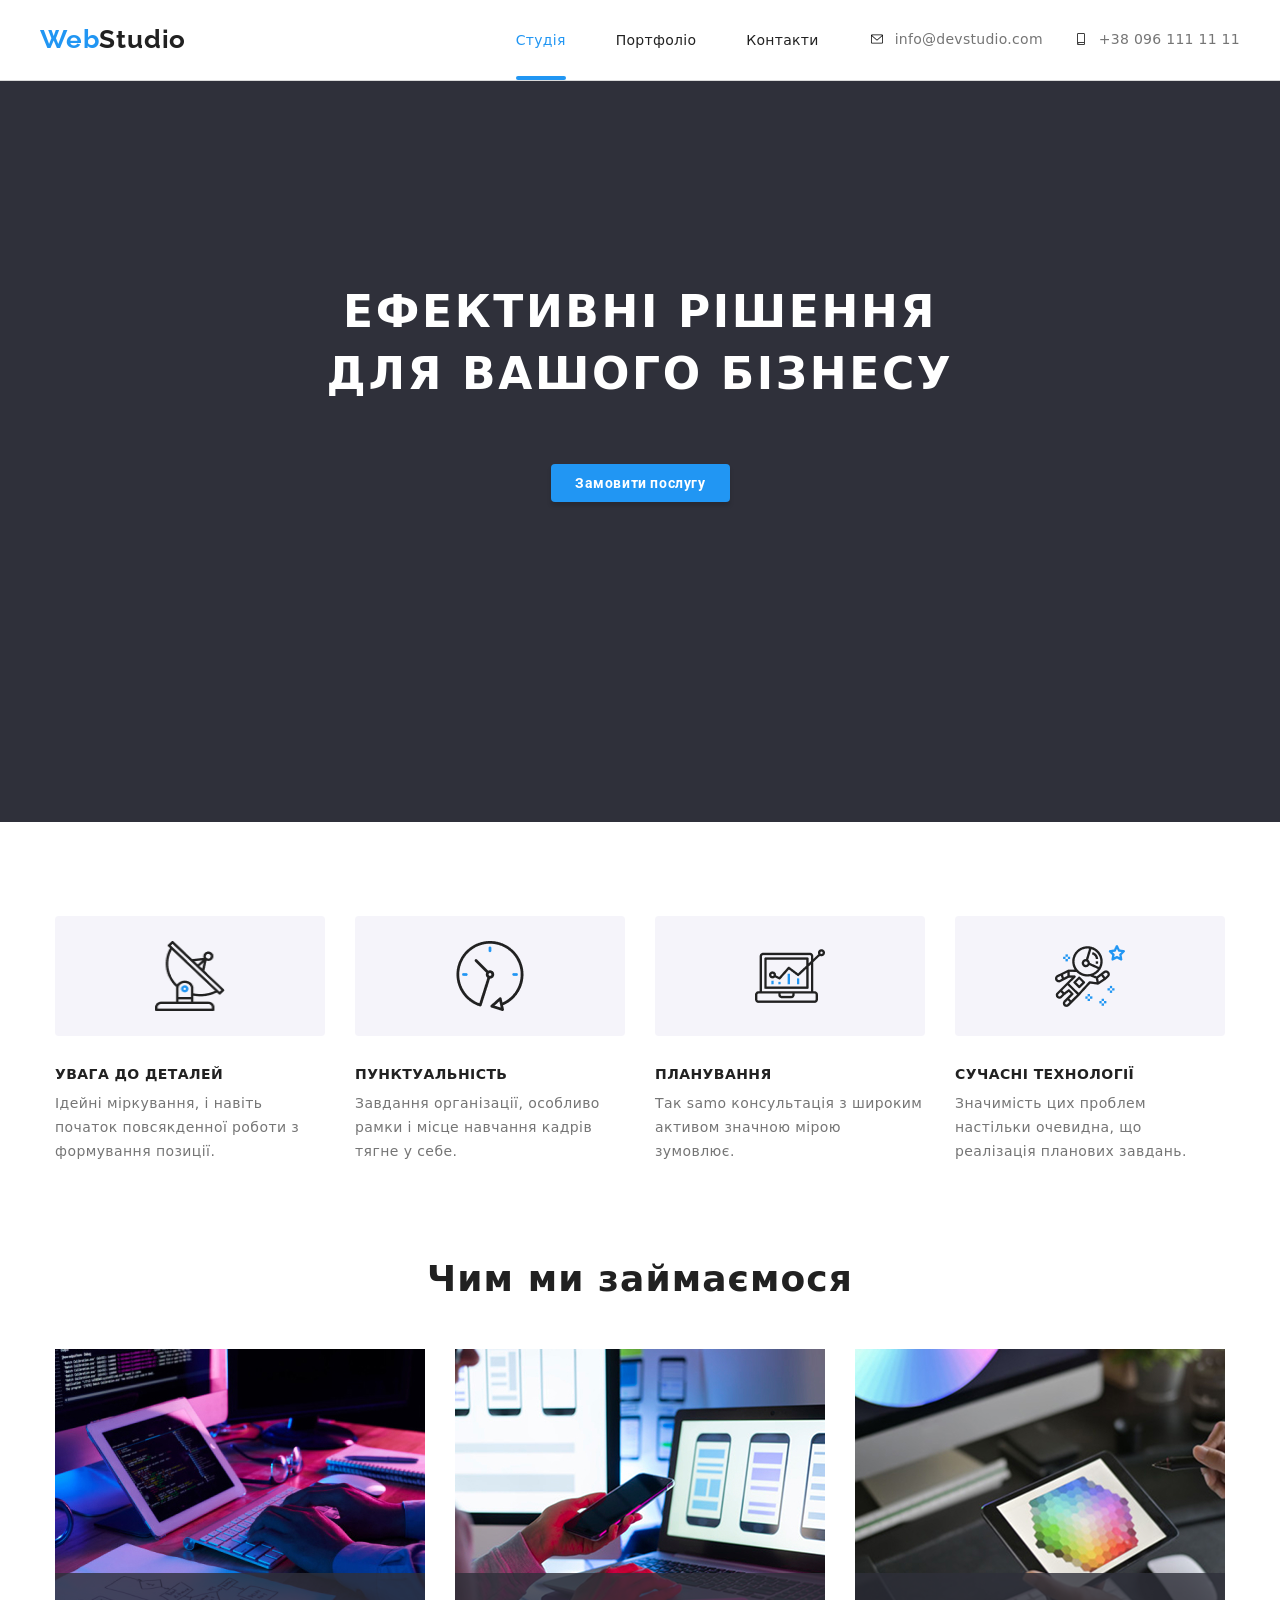
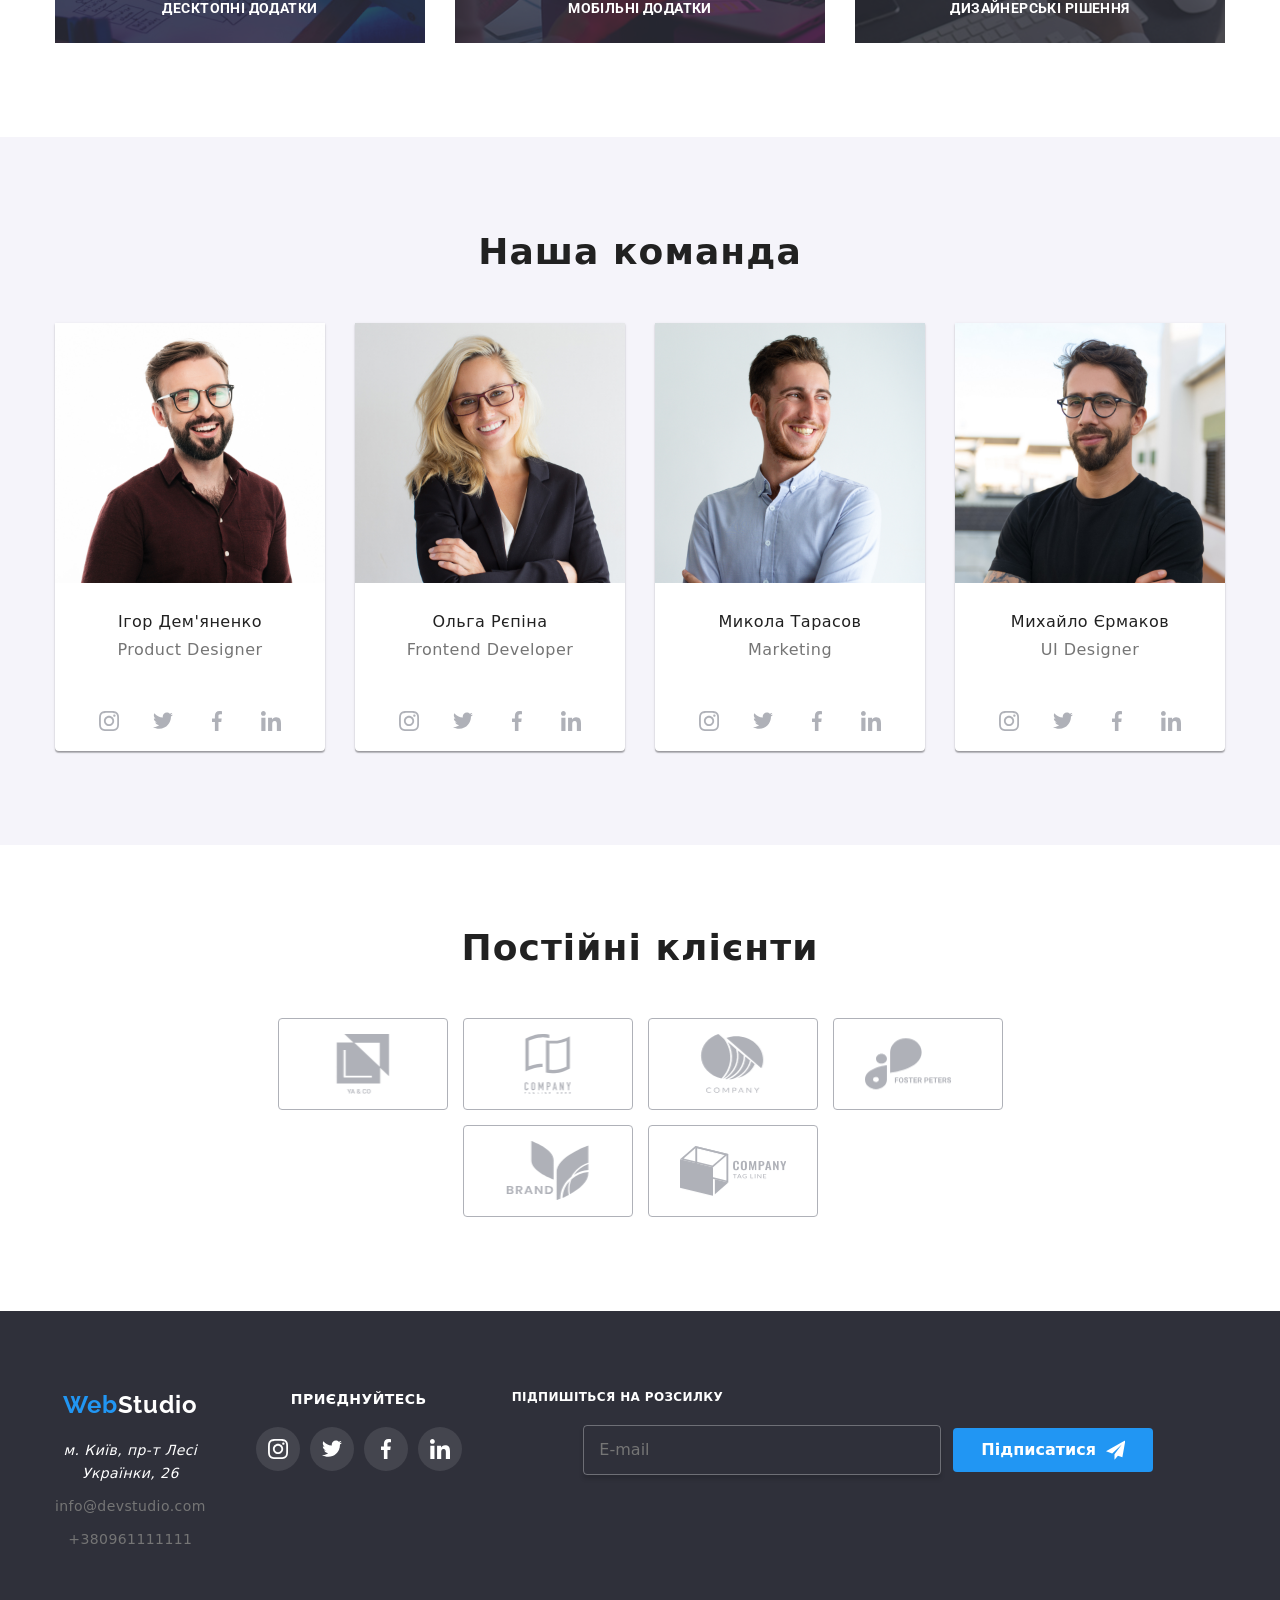
==== commit b6299bb7: "@1x,@2x" ====
--- a/index.html
+++ b/index.html
@@ -193,15 +193,24 @@
         <h2 class="services__title">Чим ми займаємося</h2>
         <ul class="services__list">
           <li class="services__item">
-            <img class="services__img" src="./img/computer.jpg" alt="computer" />
+            <picture>
+              <source media="(max-width: 1200px)" srcset="./img/computer.jpg 1x, ./img/computer@2x.jpg 2x">
+              <img class="services__img" src="./img/computer.jpg" alt="computer" />
+            </picture>
             <p class="services__text">Десктопні додатки</p>
           </li>
           <li class="services__item">
-            <img class="services__img" src="./img/mobile.jpg" alt="mobile" />
+            <picture>
+              <source media="(max-width: 1200px)" srcset="./img/mobile.jpg 1x, ./img/mobile@2x.jpg 2x">
+               <img class="services__img" src="./img/mobile.jpg" alt="mobile" />
+            </picture>
             <p class="services__text">Мобільні додатки</p>
           </li>
           <li class="services__item">
-            <img class="services__img" src="./img/planshet.jpg" alt="planshet" />
+            <picture>
+              <source media="(max-width: 1200px)" srcset="./img/planshet.jpg 1x, ./img/planshet@2x.jpg 2x">
+              <img class="services__img" src="./img/planshet.jpg" alt="planshet" />
+            </picture>
             <p class="services__text">Дизайнерські рішення</p>
           </li>
         </ul>
@@ -211,7 +220,13 @@
         <h2 class="team__title">Наша команда</h2>
         <ul class="team__list">
           <li class="team__item">
-            <img class="team__img" src="./img/Igor.jpg" alt="men" />
+            <picture>
+              <source media="(max-width: 1200px)" srcset="./img/Igor-desktop@1x.jpg 1x, ./img/Igor-desktop@2x.jpg 2x">
+              <source media="(max-width: 768px)" srcset="./img/Igor-tablet@1x.jpg 1x, ./img/Igor-tablet@2x.jpg 2x">
+              <source media="(max-width: 480px)" srcset="./img/Igor-mobile@1x.jpg 1x, ./img/Igor-mobile@2x.jpg 2x">
+              <img class="team__img" src="./img/Igor.jpg" alt="men" />
+            </picture>
+            
             <h3 class="team__name">Ігор Дем'яненко</h3>
             <p class="team__role">Product Designer</p>
             <div class="team__icons">
@@ -241,7 +256,12 @@
 
           </li>
           <li class="team__item">
-            <img class="team__img" src="./img/Olga.jpg" alt="woman" />
+            <picture>
+              <source media="(max-width: 1200px)" srcset="./img/Olga-desktop@1x.jpg 1x, ./img/Olga-desktop@2x.jpg 2x">
+              <source media="(max-width: 768px)" srcset="./img/Olga-tablet@1x.jpg 1x, ./img/Olga-tablet@2x.jpg 2x">
+              <source media="(max-width: 480px)" srcset="./img/Olga-mobile@1x.jpg 1x, ./img/Olga-mobile@2x.jpg 2x">
+              <img class="team__img" src="./img/Olga.jpg" alt="woman" />
+            </picture>
             <h3 class="team__name">Ольга Рєпіна</h3>
             <p class="team__role">Frontend Developer</p>
             <div class="team__icons">
@@ -268,7 +288,12 @@
             </div>
           </li>
           <li class="team__item">
-            <img class="team__img" src="./img/Mykola.jpg" alt="men" />
+            <picture>
+              <source media="(max-width: 1200px)" srcset="./img/Mykola-desktop@1x.jpg 1x, ./img/Mykola-desktop@2x.jpg 2x">
+              <source media="(max-width: 768px)" srcset="./img/Mykola-tablet@1x.jpg 1x, ./img/Mykola-tablet@2x.jpg 2x">
+              <source media="(max-width: 480px)" srcset="./img/Mykola-mobile@1x.jpg 1x, ./img/Mykola-mobile@2x.jpg 2x">
+              <img class="team__img" src="./img/Mykola.jpg" alt="men" />
+            </picture>
             <h3 class="team__name">Микола Тарасов</h3>
             <p class="team__role">Marketing</p>
             <div class="team__icons">
@@ -295,7 +320,12 @@
           </div>
           </li>
           <li class="team__item">
-            <img class="team__img" src="./img/Myxaulo.jpg" alt="men" />
+            <picture>
+              <source media="(max-width: 1200px)" srcset="./img/Myxaulo-desktop@1x.jpg 1x, ./img/Myxaulo-desktop@2x.jpg 2x">
+              <source media="(max-width: 768px)" srcset="./img/Myxaulo-tablet@1x.jpg 1x, ./img/Myxaulo-tablet@2x.jpg 2x">
+              <source media="(max-width: 480px)" srcset="./img/Myxaulo-mobile@1x.jpg 1x, ./img/Myxaulo-mobile@2x.jpg 2x">
+              <img class="team__img" src="./img/Myxaulo.jpg" alt="men" />
+            </picture>
             <h3 class="team__name">Михайло Єрмаков</h3>
             <p class="team__role">UI Designer</p>
             <div class="team__icons">
--- a/css/main.min.css
+++ b/css/main.min.css
@@ -1 +1 @@
-.footer__logo,.header__logo{font-family:"Raleway",sans-serif;text-decoration:none;font-weight:700;font-size:26px;letter-spacing:.8px}.footer__social,.team__social{width:44px;height:44px;display:flex;justify-content:center;align-items:center;border-radius:50%}button.btn,.btn,.portfolio__filters-btn{border-radius:4px;border:none;background-color:#2196f3;color:#fff;font-weight:700}body{min-width:320px}img{max-width:100%;height:auto}.container{width:100%;padding:0 15px;margin:0 auto}@media screen and (min-width: 480px){.container{max-width:480px}}@media screen and (min-width: 768px){.container{max-width:768px}.container__contacts-list{flex-direction:column}}@media screen and (min-width: 1200px){.container{max-width:1200px}}.header{position:relative;border-bottom:1px solid #d9d9d9}.header__container{display:flex;justify-content:space-between;align-items:center;gap:0;padding:16px 0}.header__logo{color:#212121;font-size:20px}.header__menu-btn{display:inline-flex;justify-content:center;align-items:center;width:40px;height:40px;background:rgba(0,0,0,0);border:none;cursor:pointer}.header__close-btn{position:absolute;top:20px;right:20px;background:rgba(0,0,0,0);border:none;font-size:32px;color:#757575}.header__close-btn:hover{color:#2196f3}.header__menu-icon{position:relative;display:block;width:24px;height:2px;background-color:#212121}.header__menu-icon::before,.header__menu-icon::after{content:"";position:absolute;left:0;width:24px;height:2px;background-color:#212121}.header__menu-icon::before{top:-8px}.header__menu-icon::after{top:8px}.header__icons{width:16px;height:12px;color:#757575;transition:color 250ms cubic-bezier(0.4, 0, 0.2, 1)}.header__menu-list{display:flex;justify-content:center;align-items:center;gap:0;flex-direction:column;gap:40px}.header__contacts-list{display:flex;justify-content:center;align-items:center;gap:0;flex-direction:column;gap:24px}.header__contacts{font-style:normal}.header__link{position:relative;display:block;text-decoration:none;font-size:40px;font-weight:500;letter-spacing:.02em;color:#212121;transition:color 250ms cubic-bezier(0.4, 0, 0.2, 1)}.header__link:hover,.header__link--active{color:#2196f3}.header__link::after{display:none}.header__contact{display:inline-flex;align-items:center;gap:10px;text-decoration:none;font-size:24px;font-weight:500;letter-spacing:.02em;color:#757575;transition:color 250ms cubic-bezier(0.4, 0, 0.2, 1)}.header__contact:hover{color:#2196f3}.header__contact:hover .header__icons{fill:#2196f3}@media screen and (min-width: 480px){.header__logo{font-size:24px}}@media screen and (max-width: 767px){.header__menu{display:flex;flex-direction:column;justify-content:space-between;position:fixed;inset:0;z-index:999;padding:48px 40px;background-color:#fff;transform:translateX(100%);transition:transform 250ms ease}.header__menu.is-open{transform:translateX(0)}.header__menu-list,.header__contacts-list{align-items:flex-start}.header__contacts-list{gap:32px;margin-bottom:64px}.header__contact:first-child{font-size:34px;color:#2196f3}}@media screen and (min-width: 768px){.header__container{padding:0}.header__logo{padding:24px 0;font-size:26px}.header__menu-btn,.header__close-btn{display:none}.header__menu{display:flex;align-items:center;gap:50px}.header__menu-list{flex-direction:row;gap:50px}.header__contacts-list{align-items:flex-start;gap:8px}.header__link{padding:32px 0;font-size:14px}.header__link::after{display:block;content:"";position:absolute;left:0;bottom:0;width:100%;height:4px;border-radius:2px;background-color:#2196f3;transform:scaleX(0);transition:transform 250ms cubic-bezier(0.4, 0, 0.2, 1)}.header__link:hover::after,.header__link--active::after{transform:scaleX(1)}.header__contact{font-size:12px}}@media screen and (min-width: 1200px){.header__contacts-list{display:flex;flex-direction:row;align-items:center;gap:30px}.header__contact{font-size:14px}}.header .socials{display:none;padding:0;margin:0;list-style:none}.header .social__link{text-decoration:none;font-size:18px;font-weight:500;color:#2196f3}@media screen and (max-width: 767px){.header .socials{display:flex;flex-wrap:wrap;gap:10px}}.logo-blue{color:#2196f3}.logo-white{color:#fff}.header__logo{animation:fadeInUp 1s ease}.hero{background-color:#2f303a;padding:118px 0 138px;background-image:linear-gradient(rgba(47, 48, 58, 0.4), rgba(47, 48, 58, 0.4)),url("../img/work.jpg");background-repeat:no-repeat;background-size:cover;background-position:center}.hero__title{margin:0 auto 24px;width:100%;max-width:100%;height:auto;line-height:1.4;font-weight:900;font-size:26px;letter-spacing:1.56px;text-align:center;text-transform:uppercase;color:#fff}.hero__button{display:flex;justify-content:center;align-items:center;gap:0;border-radius:4px}@media screen and (min-width: 480px){.hero .hero{padding:148px 0 178px}.hero__title{max-width:380px;font-size:36px;letter-spacing:2.16px}}@media screen and (min-width: 768px){.hero .hero{padding:200px 0 220px}.hero__title{max-width:505px;font-size:44px;letter-spacing:2.64px;margin-bottom:30px}}@media screen and (min-width: 1200px){.hero .hero{padding:200px 0 280px}.hero__title{width:696px;max-width:696px}}.backdrop{position:fixed;top:0;left:0;width:100%;height:100%;opacity:1;transition:opacity 250ms cubic-bezier(0.4, 0, 0.2, 1),visibility 250ms cubic-bezier(0.4, 0, 0.2, 1)}.backdrop.is-hidden{opacity:0;visibility:hidden;pointer-events:none}.backdrop.is-hidden .modal{transform:translate(-50%, -50%) scale(0.5);opacity:0}.no-scroll{overflow:hidden}.modal{position:relative;top:50%;left:50%;max-width:528px;max-height:581px;padding:40px 40px;background-color:#fff;transform:translate(-50%, -50%);border-radius:4px;box-shadow:0 2px 1px 0 rgba(0,0,0,.2),0 1px 1px 0 rgba(0,0,0,.14),0 1px 3px 0 rgba(0,0,0,.12);transform:translate(-50%, -50%) scale(1);transition:transform 250ms cubic-bezier(0.4, 0, 0.2, 1),opacity 250ms cubic-bezier(0.4, 0, 0.2, 1);opacity:1}.modal__close{position:absolute;top:15px;right:15px;border:1px solid rgba(0,0,0,.1)}.modal__close:hover{color:#2196f3}.modal__text{color:#212121;text-align:center;font-family:Roboto;font-size:20px;font-style:normal;font-weight:700;line-height:normal;letter-spacing:.6px;padding-bottom:12px}.details{padding-top:60px;padding-bottom:60px}.details__list{display:flex;justify-content:flex-start;align-items:flex-start;gap:0;flex-direction:column;gap:64px}.details__item{width:100%;text-align:left}.details__item:nth-child(2) .details__title::before{background-image:url("../img/clock.png")}.details__item:nth-child(3) .details__title::before{background-image:url("../img/diagram.png")}.details__item:nth-child(4) .details__title::before{background-image:url("../img/astronaut.png")}.details__title{margin-bottom:10px;font-weight:700;font-size:14px;letter-spacing:.42px;text-transform:uppercase;color:#212121}.details__title::before{content:"";display:block;width:100%;height:120px;margin-bottom:30px;border-radius:4px;background-color:#f5f4fa;background-image:url("../img/Group.png");background-repeat:no-repeat;background-position:center;background-size:70px 70px}.details__text{line-height:1.7;font-weight:400;font-size:14px;letter-spacing:.42px;color:#757575}@media screen and (min-width: 768px){.details{padding-top:94px;padding-bottom:0}.details__list{flex-direction:row;flex-wrap:wrap;justify-content:center;gap:30px}.details__item{flex-basis:calc(50% - 15px);max-width:calc(50% - 15px)}}@media screen and (min-width: 1200px){.details__list{flex-wrap:nowrap;justify-content:space-between;gap:30px}.details__item{flex-basis:auto;max-width:270px}.details__title::before{width:270px}}.services{display:none;padding:60px 0}.services__list{display:flex;justify-content:center;align-items:center;gap:0;flex-direction:column;gap:30px}.services__item{position:relative;width:100%;max-width:100%}.services__img{width:100%;display:block}.services__title{margin-bottom:30px;font-weight:700;font-size:28px;text-align:center;letter-spacing:.84px;color:#212121}.services__text{position:absolute;bottom:0;left:0;width:100%;height:70px;display:flex;justify-content:center;align-items:center;gap:0;background:rgba(47,48,58,.8);font-family:"Roboto";font-weight:700;font-size:14px;line-height:1;letter-spacing:.03em;text-transform:uppercase;color:#fff}@media screen and (min-width: 1200px){.services{display:block;padding:94px 0}.services__list{flex-direction:row;flex-wrap:nowrap;justify-content:center}.services__item{flex-basis:auto;max-width:370px}.services__title{margin-bottom:50px;font-weight:700;font-size:36px;text-align:center;letter-spacing:1.08px;color:#212121}}.team{background-color:#f5f4fa;padding:60px 0}.team__title{margin-bottom:30px;font-weight:700;font-size:28px;text-align:center;letter-spacing:.84px;color:#212121}.team__list{display:flex;justify-content:center;align-items:center;gap:0;flex-direction:column;gap:30px}.team__item{width:100%;max-width:100%;height:auto;border-radius:0 0 4px 4px;background:#fff;box-shadow:0 1px 3px rgba(0,0,0,.12),0 1px 1px rgba(0,0,0,.14),0 2px 1px rgba(0,0,0,.2)}.team__img{width:100%;height:auto;margin-bottom:30px}.team__name{font-weight:500;font-size:16px;letter-spacing:.48px;text-align:center;color:#212121;margin-bottom:10px}.team__role{font-weight:400;font-size:16px;letter-spacing:.48px;text-align:center;color:#757575;padding-bottom:24px}.team__icons{display:flex;justify-content:center;align-items:center;gap:0;gap:10px;margin-top:16px;margin-bottom:24px;fill:#afb1b8}.team__social{transition:all 250ms cubic-bezier(0.4, 0, 0.2, 1)}.team__social:hover{background-color:#2196f3}.team__social:hover .team__icon{fill:#fff}.team__icon{width:20px;height:20px;transition:all 250ms cubic-bezier(0.4, 0, 0.2, 1)}@media screen and (min-width: 480px){.team__title{font-weight:700;font-size:32px;text-align:center;letter-spacing:.96px;color:#212121}}@media screen and (min-width: 768px){.team{padding:94px 0}.team__title{margin-bottom:50px;font-weight:700;font-size:36px;text-align:center;letter-spacing:1.08px;color:#212121}.team__list{flex-direction:row;flex-wrap:wrap;justify-content:center}.team__item{flex-basis:calc(50% - 15px);max-width:calc(50% - 15px)}}@media screen and (min-width: 1200px){.team__list{flex-wrap:nowrap;justify-content:space-between}.team__item{width:270px;max-width:270px;height:428px;flex-basis:auto}.team__img{width:270px;height:260px}}.clients{padding:82px 15px 94px}.clients__title{font-weight:700;font-size:36px;text-align:center;letter-spacing:1.08px;color:#212121;padding-bottom:50px;letter-spacing:.03em}.clients__list{display:flex;justify-content:center;align-items:center;gap:0;flex-wrap:wrap;gap:15px;justify-content:center}.clients__item{width:100%;max-width:170px;height:92px;display:flex;justify-content:center;align-items:center;gap:0;border:1px solid #afb1b8;border-radius:4px;fill:#afb1b8;transition:border fill cubic-bezier(0.4, 0, 0.2, 1)}.clients__item:hover{border:1px solid #2196f3;fill:#2196f3}.clients__icon{width:106px;height:60px;transition:transform 250ms linear}.clients__icon:hover{animation:heartBeat 1s linear}@media(min-width: 768px){.clients{padding:82px 40px 94px}}@media(min-width: 1200px){.clients{padding:82px 215px 94px}}.footer{background-color:#2f303a;padding:60px 0;width:100%}.footer .container{display:flex;justify-content:center;align-items:center;gap:40px;flex-direction:column;width:100%}.footer__contacts{text-align:center}.footer__logo-wrap{margin-bottom:20px;text-align:center;width:100%}.footer__logo{color:#2196f3;font-size:24px}.footer__item{font-weight:400;font-size:14px;line-height:1.7;letter-spacing:.42px;color:#fff;margin-bottom:9px;text-align:center}.footer__link{text-decoration:none;color:#757575}.footer__link:hover{color:#fff}.footer__title{font-weight:700;font-size:14px;letter-spacing:.42px;color:#fff;text-align:center;text-transform:uppercase}.footer__icons{display:flex;gap:10px;margin-top:20px;justify-content:center}.footer__social{transition:all 250ms cubic-bezier(0.4, 0, 0.2, 1);display:flex;justify-content:center;align-items:center;gap:0;background:hsla(0,0%,100%,.1);fill:#fff}.footer__social:hover{background-color:#2196f3}.footer__icon-svg{width:20px;height:20px}.footer__form{width:100%;display:flex;flex-direction:column;align-items:center}.footer__form-title{font-weight:700;font-size:12px;text-transform:uppercase;letter-spacing:.03em;color:#fff;margin-bottom:20px;text-align:center}.footer__join{display:flex;justify-content:center;align-items:center;gap:0;gap:12px;flex-direction:column;width:100%}.footer__input{width:100%;max-width:450px;padding:15px;border-radius:4px;border:1px solid hsla(0,0%,100%,.3);background:rgba(0,0,0,0);color:#fff;box-shadow:0 4px 4px rgba(0,0,0,.15)}.footer__button{display:flex;justify-content:center;align-items:center;gap:0;padding:10px 28px;background-color:#2196f3;border:none;border-radius:4px;font-weight:700;font-size:16px;color:#fff;transition:background-color 250ms cubic-bezier(0.4, 0, 0.2, 1);width:200px}.footer__button:hover{background-color:rgb(12.8461538462,138.0961538462,237.6538461538)}.footer__button-icon{width:24px;height:24px;fill:#fff;margin-left:10px}@media screen and (min-width: 768px){.footer{padding:80px 0}.footer .container{flex-direction:column;align-items:center;gap:50px}.footer__join{flex-direction:column}.footer__form-title,.footer__title,.footer__item,.footer__logo-wrap{text-align:center}.footer__icons{justify-content:center}}@media screen and (min-width: 1200px){.footer .container{flex-direction:row;align-items:flex-start;justify-content:space-between}.footer__form{align-items:flex-start}.footer__form-title{text-align:left}.footer__join{flex-direction:row}.footer__input{width:358px}}.portfolio{padding:60px 0}@media screen and (min-width: 1200px){.portfolio{padding:94px 0}}.portfolio__filters{display:flex;justify-content:center;align-items:center;gap:8px;flex-wrap:wrap;justify-content:center;margin-bottom:40px}@media screen and (min-width: 1200px){.portfolio__filters{margin-bottom:50px}}.portfolio__filters-btn{outline:none;font-family:inherit;font-size:16px;font-weight:500;line-height:1.6;letter-spacing:.48px;color:#212121;background-color:#f5f4fa;padding:6px 24px;border:1px solid rgba(0,0,0,0);border-radius:4px;cursor:pointer;transition:background-color 250ms cubic-bezier(0.4, 0, 0.2, 1),color 250ms cubic-bezier(0.4, 0, 0.2, 1),border-color 250ms cubic-bezier(0.4, 0, 0.2, 1)}.portfolio__filters-btn:hover,.portfolio__filters-btn:focus{background-color:#2196f3;color:#f5f4fa;border-color:#2196f3}.portfolio__filters-btn:focus-visible{outline:2px solid #2196f3;outline-offset:2px}.portfolio__list{display:flex;flex-wrap:wrap;gap:30px}.portfolio__item{width:100%;background:rgba(0,0,0,0);transition:box-shadow 250ms cubic-bezier(0.4, 0, 0.2, 1)}.portfolio__item:hover{box-shadow:0 1px 1px rgba(0,0,0,.12),0 4px 4px rgba(0,0,0,.06),1px 4px 6px rgba(0,0,0,.16)}.portfolio__item:hover .portfolio__overlay{transform:translateY(0)}.portfolio__thumb{position:relative;overflow:hidden}.portfolio__img{width:100%;height:auto;display:block;-o-object-fit:cover;object-fit:cover}.portfolio__overlay{position:absolute;top:0;left:0;width:100%;height:100%;background-color:rgba(33,150,243,.9);color:#f5f4fa;display:flex;align-items:center;justify-content:center;font-size:18px;font-weight:400;line-height:28px;letter-spacing:.54px;padding:24px;transform:translateY(100%);transition:transform 250ms cubic-bezier(0.4, 0, 0.2, 1)}.portfolio__title{margin:20px 24px 4px;font-weight:700;font-size:18px;letter-spacing:1.08px;color:#212121}.portfolio__category{margin:0 24px 20px;font-weight:400;font-size:16px;letter-spacing:.48px;color:#757575}@media screen and (min-width: 480px){.portfolio__item{flex-basis:100%}}@media screen and (min-width: 768px){.portfolio__item{flex-basis:calc((100% - 30px)/2)}}@media screen and (min-width: 1200px){.portfolio__item{flex-basis:calc((100% - 60px)/3)}}.modal__input-wrap{position:relative;margin-bottom:10px}.modal__label{color:#757575;font-family:Roboto;font-size:12px;font-style:normal;font-weight:400;line-height:normal;letter-spacing:.12px;margin-bottom:4px}.modal__input{padding-left:40px}.modal__icon{position:absolute;left:12px;transform:translateY(50%)}.btn{display:block;margin:30px auto 40px}.modal__input,.modal__textarea{width:448px;height:40px;padding:11px;border-radius:4px;border:1px solid rgba(33,33,33,.2)}.modal__input:focus,.modal__textarea:focus{border:1px solid #2196f3;outline:none}.modal__input-wrap:focus-within .modal__icon{fill:#2196f3}.modal__textarea{height:120px;margin-bottom:20px;font-weight:400;font-size:12px;letter-spacing:.01em;color:rgba(117,117,117,.5)}.modal__checkbox{color:#757575}.modal__checkbox a{color:#2196f3}button.btn{display:flex;align-items:center;justify-content:center;font-family:"Roboto",sans-serif;font-weight:700;font-size:14px;line-height:1;letter-spacing:.6px;white-space:nowrap;background-color:#2196f3;color:#fff;box-shadow:0 4px 4px rgba(0,0,0,.15);padding:12px 24px;width:auto}/*# sourceMappingURL=main.min.css.map */+.footer__logo,.header__logo{font-family:"Raleway",sans-serif;text-decoration:none;font-weight:700;font-size:26px;letter-spacing:.8px}.footer__social,.team__social{width:44px;height:44px;display:flex;justify-content:center;align-items:center;border-radius:50%}button.btn,.btn,.portfolio__filters-btn{border-radius:4px;border:none;background-color:#2196f3;color:#fff;font-weight:700}body{min-width:320px}img{max-width:100%;height:auto}.container{width:100%;padding:0 15px;margin:0 auto}@media screen and (min-width: 480px){.container{max-width:480px}}@media screen and (min-width: 768px){.container{max-width:768px}.container__contacts-list{flex-direction:column}}@media screen and (min-width: 1200px){.container{max-width:1200px}}.header{position:relative;border-bottom:1px solid #d9d9d9}.header__container{display:flex;justify-content:space-between;align-items:center;gap:0;padding:16px 0}.header__logo{color:#212121;font-size:20px}.header__menu-btn{display:inline-flex;justify-content:center;align-items:center;width:40px;height:40px;background:rgba(0,0,0,0);border:none;cursor:pointer}.header__close-btn{position:absolute;top:20px;right:20px;background:rgba(0,0,0,0);border:none;font-size:32px;color:#757575}.header__close-btn:hover{color:#2196f3}.header__menu-icon{position:relative;display:block;width:24px;height:2px;background-color:#212121}.header__menu-icon::before,.header__menu-icon::after{content:"";position:absolute;left:0;width:24px;height:2px;background-color:#212121}.header__menu-icon::before{top:-8px}.header__menu-icon::after{top:8px}.header__icons{width:16px;height:12px;color:#757575;transition:color 250ms cubic-bezier(0.4, 0, 0.2, 1)}.header__menu-list{display:flex;justify-content:center;align-items:center;gap:0;flex-direction:column;gap:40px}.header__contacts-list{display:flex;justify-content:center;align-items:center;gap:0;flex-direction:column;gap:24px}.header__contacts{font-style:normal}.header__link{position:relative;display:block;text-decoration:none;font-size:40px;font-weight:500;letter-spacing:.02em;color:#212121;transition:color 250ms cubic-bezier(0.4, 0, 0.2, 1)}.header__link:hover,.header__link--active{color:#2196f3}.header__link::after{display:none}.header__contact{display:inline-flex;align-items:center;gap:10px;text-decoration:none;font-size:24px;font-weight:500;letter-spacing:.02em;color:#757575;transition:color 250ms cubic-bezier(0.4, 0, 0.2, 1)}.header__contact:hover{color:#2196f3}.header__contact:hover .header__icons{fill:#2196f3}@media screen and (min-width: 480px){.header__logo{font-size:24px}}@media screen and (max-width: 767px){.header__menu{display:flex;flex-direction:column;justify-content:space-between;position:fixed;inset:0;z-index:999;padding:48px 40px;background-color:#fff;transform:translateX(100%);transition:transform 250ms ease}.header__menu.is-open{transform:translateX(0)}.header__menu-list,.header__contacts-list{align-items:flex-start}.header__contacts-list{gap:32px;margin-bottom:64px}.header__contact:first-child{font-size:34px;color:#2196f3}}@media screen and (min-width: 768px){.header__container{padding:0}.header__logo{padding:24px 0;font-size:26px}.header__menu-btn,.header__close-btn{display:none}.header__menu{display:flex;align-items:center;gap:50px}.header__menu-list{flex-direction:row;gap:50px}.header__contacts-list{align-items:flex-start;gap:8px}.header__link{padding:32px 0;font-size:14px}.header__link::after{display:block;content:"";position:absolute;left:0;bottom:0;width:100%;height:4px;border-radius:2px;background-color:#2196f3;transform:scaleX(0);transition:transform 250ms cubic-bezier(0.4, 0, 0.2, 1)}.header__link:hover::after,.header__link--active::after{transform:scaleX(1)}.header__contact{font-size:12px}}@media screen and (min-width: 1200px){.header__contacts-list{display:flex;flex-direction:row;align-items:center;gap:30px}.header__contact{font-size:14px}}.header .socials{display:none;padding:0;margin:0;list-style:none}.header .social__link{text-decoration:none;font-size:18px;font-weight:500;color:#2196f3}@media screen and (max-width: 767px){.header .socials{display:flex;flex-wrap:wrap;gap:10px}}.logo-blue{color:#2196f3}.logo-white{color:#fff}.header__logo{animation:fadeInUp 1s ease}.hero{background-color:#2f303a;padding:118px 0 138px;background-image:linear-gradient(rgba(47, 48, 58, 0.4), rgba(47, 48, 58, 0.4)),url("../img/mobile/work.jpg");background-repeat:no-repeat;background-size:cover;background-position:center}@media only screen and (min-resolution: 192dpi),only screen and (min-resolution: 2dppx){.hero{background-image:linear-gradient(rgba(47, 48, 58, 0.4), rgba(47, 48, 58, 0.4)),url("../img/mobile/work@2x.jpg")}}.hero__title{margin:0 auto 24px;width:100%;max-width:100%;line-height:1.4;font-weight:900;font-size:26px;letter-spacing:1.56px;text-align:center;text-transform:uppercase;color:#fff}.hero__button{display:flex;justify-content:center;align-items:center;gap:0;border-radius:4px}@media screen and (min-width: 768px){.hero{padding:200px 0 220px;background-image:linear-gradient(rgba(47, 48, 58, 0.4), rgba(47, 48, 58, 0.4)),url("../img/tablet/work.jpg")}.hero__title{max-width:505px;font-size:44px;letter-spacing:2.64px;margin-bottom:30px}}@media only screen and (min-width: 768px)and (min-resolution: 192dpi),only screen and (min-width: 768px)and (min-resolution: 2dppx){.hero{background-image:linear-gradient(rgba(47, 48, 58, 0.4), rgba(47, 48, 58, 0.4)),url("../img/tablet/work@2x.jpg")}}@media screen and (min-width: 1200px){.hero{padding:200px 0 280px;background-image:linear-gradient(rgba(47, 48, 58, 0.4), rgba(47, 48, 58, 0.4)),url("../img/desktop/work.jpg")}.hero__title{width:696px;max-width:696px}}@media only screen and (min-width: 1200px)and (min-resolution: 192dpi),only screen and (min-width: 1200px)and (min-resolution: 2dppx){.hero{background-image:linear-gradient(rgba(47, 48, 58, 0.4), rgba(47, 48, 58, 0.4)),url("../img/desktop/work@2x.jpg")}}.backdrop{position:fixed;top:0;left:0;width:100%;height:100%;opacity:1;transition:opacity 250ms cubic-bezier(0.4, 0, 0.2, 1),visibility 250ms cubic-bezier(0.4, 0, 0.2, 1)}.backdrop.is-hidden{opacity:0;visibility:hidden;pointer-events:none}.backdrop.is-hidden .modal{transform:translate(-50%, -50%) scale(0.5);opacity:0}.no-scroll{overflow:hidden}.modal{position:relative;top:50%;left:50%;max-width:528px;max-height:581px;padding:40px 40px;background-color:#fff;transform:translate(-50%, -50%);border-radius:4px;box-shadow:0 2px 1px 0 rgba(0,0,0,.2),0 1px 1px 0 rgba(0,0,0,.14),0 1px 3px 0 rgba(0,0,0,.12);transform:translate(-50%, -50%) scale(1);transition:transform 250ms cubic-bezier(0.4, 0, 0.2, 1),opacity 250ms cubic-bezier(0.4, 0, 0.2, 1);opacity:1}.modal__close{position:absolute;top:15px;right:15px;border:1px solid rgba(0,0,0,.1)}.modal__close:hover{color:#2196f3}.modal__text{color:#212121;text-align:center;font-family:Roboto;font-size:20px;font-style:normal;font-weight:700;line-height:normal;letter-spacing:.6px;padding-bottom:12px}.details{padding-top:60px;padding-bottom:60px}.details__list{display:flex;justify-content:flex-start;align-items:flex-start;gap:0;flex-direction:column;gap:64px}.details__item{width:100%;text-align:left}.details__item:nth-child(2) .details__title::before{background-image:url("../img/clock.png")}.details__item:nth-child(3) .details__title::before{background-image:url("../img/diagram.png")}.details__item:nth-child(4) .details__title::before{background-image:url("../img/astronaut.png")}.details__title{margin-bottom:10px;font-weight:700;font-size:14px;letter-spacing:.42px;text-transform:uppercase;color:#212121}.details__title::before{content:"";display:block;width:100%;height:120px;margin-bottom:30px;border-radius:4px;background-color:#f5f4fa;background-image:url("../img/Group.png");background-repeat:no-repeat;background-position:center;background-size:70px 70px}.details__text{line-height:1.7;font-weight:400;font-size:14px;letter-spacing:.42px;color:#757575}@media screen and (min-width: 768px){.details{padding-top:94px;padding-bottom:0}.details__list{flex-direction:row;flex-wrap:wrap;justify-content:center;gap:30px}.details__item{flex-basis:calc(50% - 15px);max-width:calc(50% - 15px)}}@media screen and (min-width: 1200px){.details__list{flex-wrap:nowrap;justify-content:space-between;gap:30px}.details__item{flex-basis:auto;max-width:270px}.details__title::before{width:270px}}.services{display:none;padding:60px 0}.services__list{display:flex;justify-content:center;align-items:center;gap:0;flex-direction:column;gap:30px}.services__item{position:relative;width:100%;max-width:100%}.services__img{width:100%;display:block}.services__title{margin-bottom:30px;font-weight:700;font-size:28px;text-align:center;letter-spacing:.84px;color:#212121}.services__text{position:absolute;bottom:0;left:0;width:100%;height:70px;display:flex;justify-content:center;align-items:center;gap:0;background:rgba(47,48,58,.8);font-family:"Roboto";font-weight:700;font-size:14px;line-height:1;letter-spacing:.03em;text-transform:uppercase;color:#fff}@media screen and (min-width: 1200px){.services{display:block;padding:94px 0}.services__list{flex-direction:row;flex-wrap:nowrap;justify-content:center}.services__item{flex-basis:auto;max-width:370px}.services__title{margin-bottom:50px;font-weight:700;font-size:36px;text-align:center;letter-spacing:1.08px;color:#212121}}.team{background-color:#f5f4fa;padding:60px 0}.team__title{margin-bottom:30px;font-weight:700;font-size:28px;text-align:center;letter-spacing:.84px;color:#212121}.team__list{display:flex;justify-content:center;align-items:center;gap:0;flex-direction:column;gap:30px}.team__item{width:100%;max-width:100%;height:auto;border-radius:0 0 4px 4px;background:#fff;box-shadow:0 1px 3px rgba(0,0,0,.12),0 1px 1px rgba(0,0,0,.14),0 2px 1px rgba(0,0,0,.2)}.team__img{width:100%;height:auto;margin-bottom:30px}.team__name{font-weight:500;font-size:16px;letter-spacing:.48px;text-align:center;color:#212121;margin-bottom:10px}.team__role{font-weight:400;font-size:16px;letter-spacing:.48px;text-align:center;color:#757575;padding-bottom:24px}.team__icons{display:flex;justify-content:center;align-items:center;gap:0;gap:10px;margin-top:16px;margin-bottom:24px;fill:#afb1b8}.team__social{transition:all 250ms cubic-bezier(0.4, 0, 0.2, 1)}.team__social:hover{background-color:#2196f3}.team__social:hover .team__icon{fill:#fff}.team__icon{width:20px;height:20px;transition:all 250ms cubic-bezier(0.4, 0, 0.2, 1)}@media screen and (min-width: 480px){.team__title{font-weight:700;font-size:32px;text-align:center;letter-spacing:.96px;color:#212121}}@media screen and (min-width: 768px){.team{padding:94px 0}.team__title{margin-bottom:50px;font-weight:700;font-size:36px;text-align:center;letter-spacing:1.08px;color:#212121}.team__list{flex-direction:row;flex-wrap:wrap;justify-content:center}.team__item{flex-basis:calc(50% - 15px);max-width:calc(50% - 15px)}}@media screen and (min-width: 1200px){.team__list{flex-wrap:nowrap;justify-content:space-between}.team__item{width:270px;max-width:270px;height:428px;flex-basis:auto}.team__img{width:270px;height:260px}}.clients{padding:82px 15px 94px}.clients__title{font-weight:700;font-size:36px;text-align:center;letter-spacing:1.08px;color:#212121;padding-bottom:50px;letter-spacing:.03em}.clients__list{display:flex;justify-content:center;align-items:center;gap:0;flex-wrap:wrap;gap:15px;justify-content:center}.clients__item{width:100%;max-width:170px;height:92px;display:flex;justify-content:center;align-items:center;gap:0;border:1px solid #afb1b8;border-radius:4px;fill:#afb1b8;transition:border fill cubic-bezier(0.4, 0, 0.2, 1)}.clients__item:hover{border:1px solid #2196f3;fill:#2196f3}.clients__icon{width:106px;height:60px;transition:transform 250ms linear}.clients__icon:hover{animation:heartBeat 1s linear}@media(min-width: 768px){.clients{padding:82px 40px 94px}}@media(min-width: 1200px){.clients{padding:82px 215px 94px}}.footer{background-color:#2f303a;padding:60px 0;width:100%}.footer .container{display:flex;justify-content:center;align-items:center;gap:40px;flex-direction:column;width:100%}.footer__contacts{text-align:center}.footer__logo-wrap{margin-bottom:20px;text-align:center;width:100%}.footer__logo{color:#2196f3;font-size:24px}.footer__item{font-weight:400;font-size:14px;line-height:1.7;letter-spacing:.42px;color:#fff;margin-bottom:9px;text-align:center}.footer__link{text-decoration:none;color:#757575}.footer__link:hover{color:#fff}.footer__title{font-weight:700;font-size:14px;letter-spacing:.42px;color:#fff;text-align:center;text-transform:uppercase}.footer__icons{display:flex;gap:10px;margin-top:20px;justify-content:center}.footer__social{transition:all 250ms cubic-bezier(0.4, 0, 0.2, 1);display:flex;justify-content:center;align-items:center;gap:0;background:hsla(0,0%,100%,.1);fill:#fff}.footer__social:hover{background-color:#2196f3}.footer__icon-svg{width:20px;height:20px}.footer__form{width:100%;display:flex;flex-direction:column;align-items:center}.footer__form-title{font-weight:700;font-size:12px;text-transform:uppercase;letter-spacing:.03em;color:#fff;margin-bottom:20px;text-align:center}.footer__join{display:flex;justify-content:center;align-items:center;gap:0;gap:12px;flex-direction:column;width:100%}.footer__input{width:100%;max-width:450px;padding:15px;border-radius:4px;border:1px solid hsla(0,0%,100%,.3);background:rgba(0,0,0,0);color:#fff;box-shadow:0 4px 4px rgba(0,0,0,.15)}.footer__button{display:flex;justify-content:center;align-items:center;gap:0;padding:10px 28px;background-color:#2196f3;border:none;border-radius:4px;font-weight:700;font-size:16px;color:#fff;transition:background-color 250ms cubic-bezier(0.4, 0, 0.2, 1);width:200px}.footer__button:hover{background-color:rgb(12.8461538462,138.0961538462,237.6538461538)}.footer__button-icon{width:24px;height:24px;fill:#fff;margin-left:10px}@media screen and (min-width: 768px){.footer{padding:80px 0}.footer .container{flex-direction:column;align-items:center;gap:50px}.footer__join{flex-direction:column}.footer__form-title,.footer__title,.footer__item,.footer__logo-wrap{text-align:center}.footer__icons{justify-content:center}}@media screen and (min-width: 1200px){.footer .container{flex-direction:row;align-items:flex-start;justify-content:space-between}.footer__form{align-items:flex-start}.footer__form-title{text-align:left}.footer__join{flex-direction:row}.footer__input{width:358px}}.portfolio{padding:60px 0}@media screen and (min-width: 1200px){.portfolio{padding:94px 0}}.portfolio__filters{display:flex;justify-content:center;align-items:center;gap:8px;flex-wrap:wrap;justify-content:center;margin-bottom:40px}@media screen and (min-width: 1200px){.portfolio__filters{margin-bottom:50px}}.portfolio__filters-btn{outline:none;font-family:inherit;font-size:16px;font-weight:500;line-height:1.6;letter-spacing:.48px;color:#212121;background-color:#f5f4fa;padding:6px 24px;border:1px solid rgba(0,0,0,0);border-radius:4px;cursor:pointer;transition:background-color 250ms cubic-bezier(0.4, 0, 0.2, 1),color 250ms cubic-bezier(0.4, 0, 0.2, 1),border-color 250ms cubic-bezier(0.4, 0, 0.2, 1)}.portfolio__filters-btn:hover,.portfolio__filters-btn:focus{background-color:#2196f3;color:#f5f4fa;border-color:#2196f3}.portfolio__filters-btn:focus-visible{outline:2px solid #2196f3;outline-offset:2px}.portfolio__list{display:flex;flex-wrap:wrap;gap:30px}.portfolio__item{width:100%;background:rgba(0,0,0,0);transition:box-shadow 250ms cubic-bezier(0.4, 0, 0.2, 1)}.portfolio__item:hover{box-shadow:0 1px 1px rgba(0,0,0,.12),0 4px 4px rgba(0,0,0,.06),1px 4px 6px rgba(0,0,0,.16)}.portfolio__item:hover .portfolio__overlay{transform:translateY(0)}.portfolio__thumb{position:relative;overflow:hidden}.portfolio__img{width:100%;height:auto;display:block;-o-object-fit:cover;object-fit:cover}.portfolio__overlay{position:absolute;top:0;left:0;width:100%;height:100%;background-color:rgba(33,150,243,.9);color:#f5f4fa;display:flex;align-items:center;justify-content:center;font-size:18px;font-weight:400;line-height:28px;letter-spacing:.54px;padding:24px;transform:translateY(100%);transition:transform 250ms cubic-bezier(0.4, 0, 0.2, 1)}.portfolio__title{margin:20px 24px 4px;font-weight:700;font-size:18px;letter-spacing:1.08px;color:#212121}.portfolio__category{margin:0 24px 20px;font-weight:400;font-size:16px;letter-spacing:.48px;color:#757575}@media screen and (min-width: 480px){.portfolio__item{flex-basis:100%}}@media screen and (min-width: 768px){.portfolio__item{flex-basis:calc((100% - 30px)/2)}}@media screen and (min-width: 1200px){.portfolio__item{flex-basis:calc((100% - 60px)/3)}}.modal__input-wrap{position:relative;margin-bottom:10px}.modal__label{color:#757575;font-family:Roboto;font-size:12px;font-style:normal;font-weight:400;line-height:normal;letter-spacing:.12px;margin-bottom:4px}.modal__input{padding-left:40px}.modal__icon{position:absolute;left:12px;transform:translateY(50%)}.btn{display:block;margin:30px auto 40px}.modal__input,.modal__textarea{width:448px;height:40px;padding:11px;border-radius:4px;border:1px solid rgba(33,33,33,.2)}.modal__input:focus,.modal__textarea:focus{border:1px solid #2196f3;outline:none}.modal__input-wrap:focus-within .modal__icon{fill:#2196f3}.modal__textarea{height:120px;margin-bottom:20px;font-weight:400;font-size:12px;letter-spacing:.01em;color:rgba(117,117,117,.5)}.modal__checkbox{color:#757575}.modal__checkbox a{color:#2196f3}button.btn{display:flex;align-items:center;justify-content:center;font-family:"Roboto",sans-serif;font-weight:700;font-size:14px;line-height:1;letter-spacing:.6px;white-space:nowrap;background-color:#2196f3;color:#fff;box-shadow:0 4px 4px rgba(0,0,0,.15);padding:12px 24px;width:auto}/*# sourceMappingURL=main.min.css.map */
